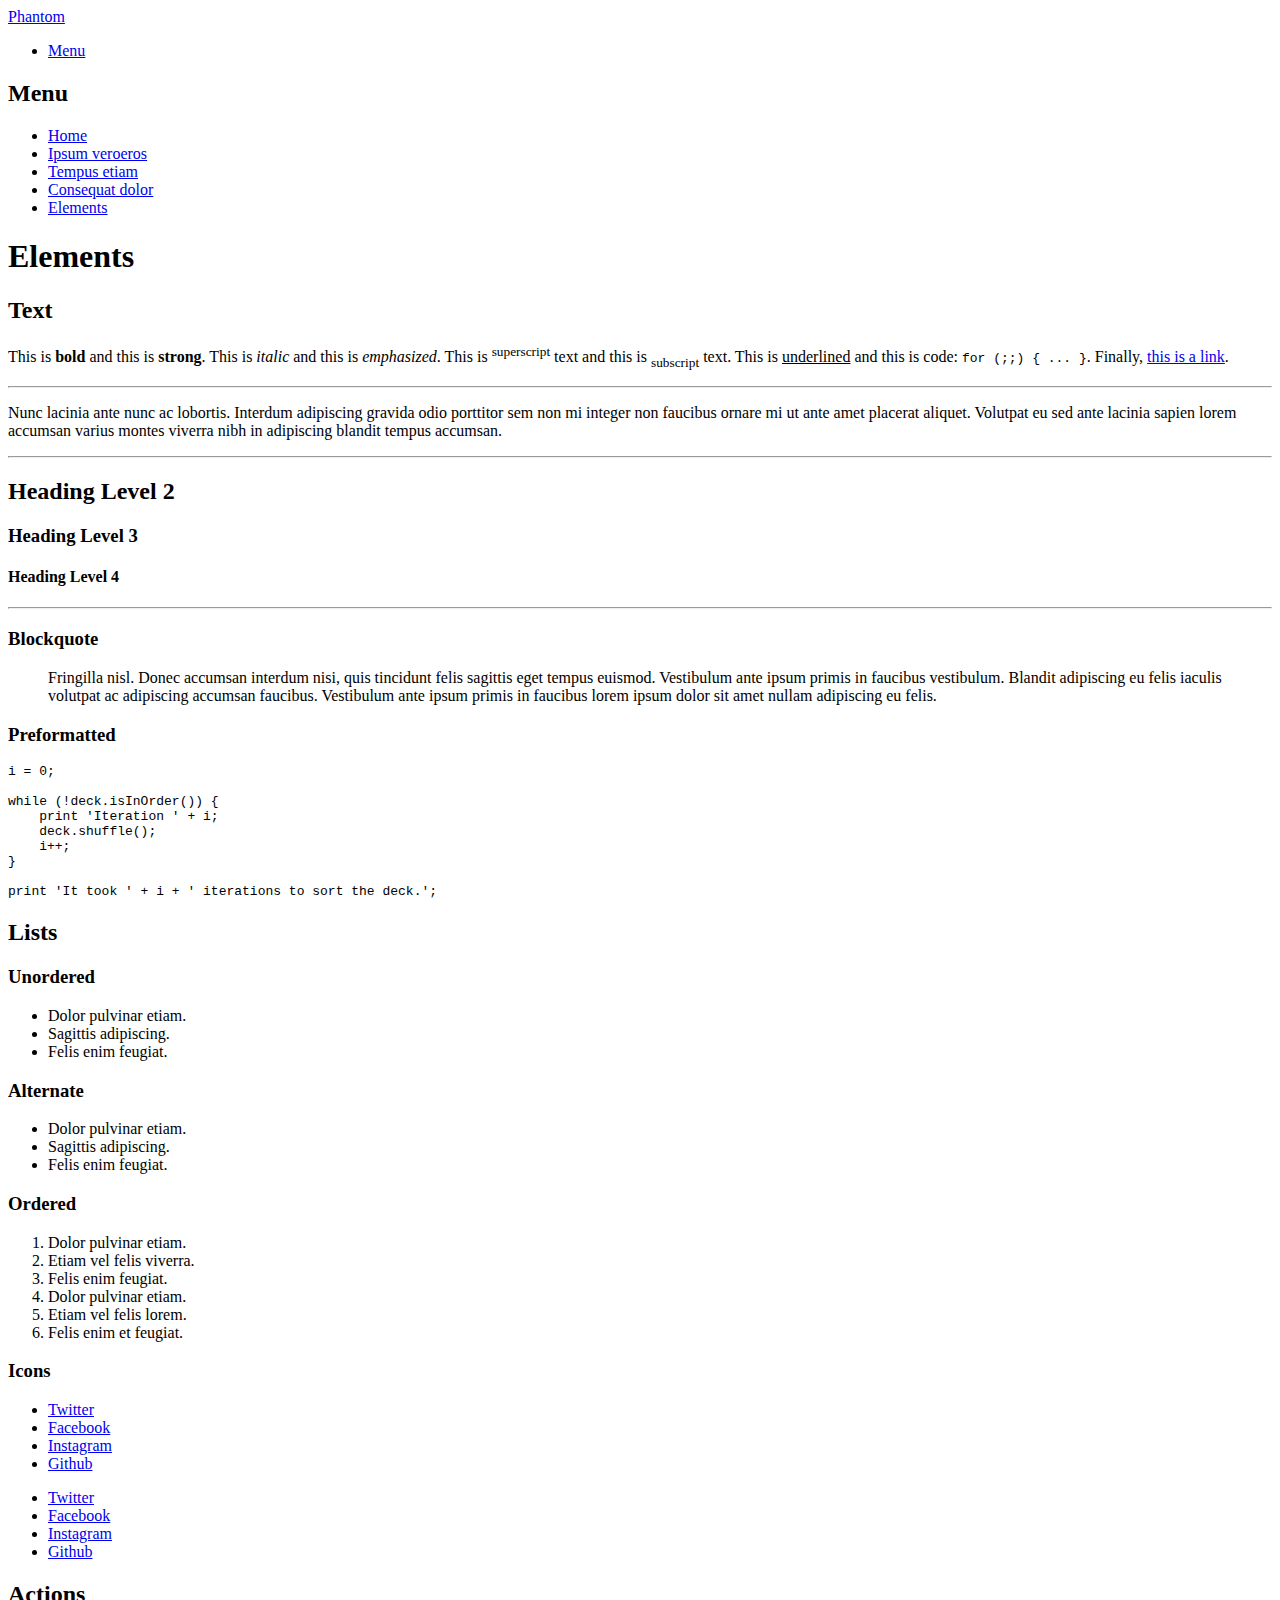
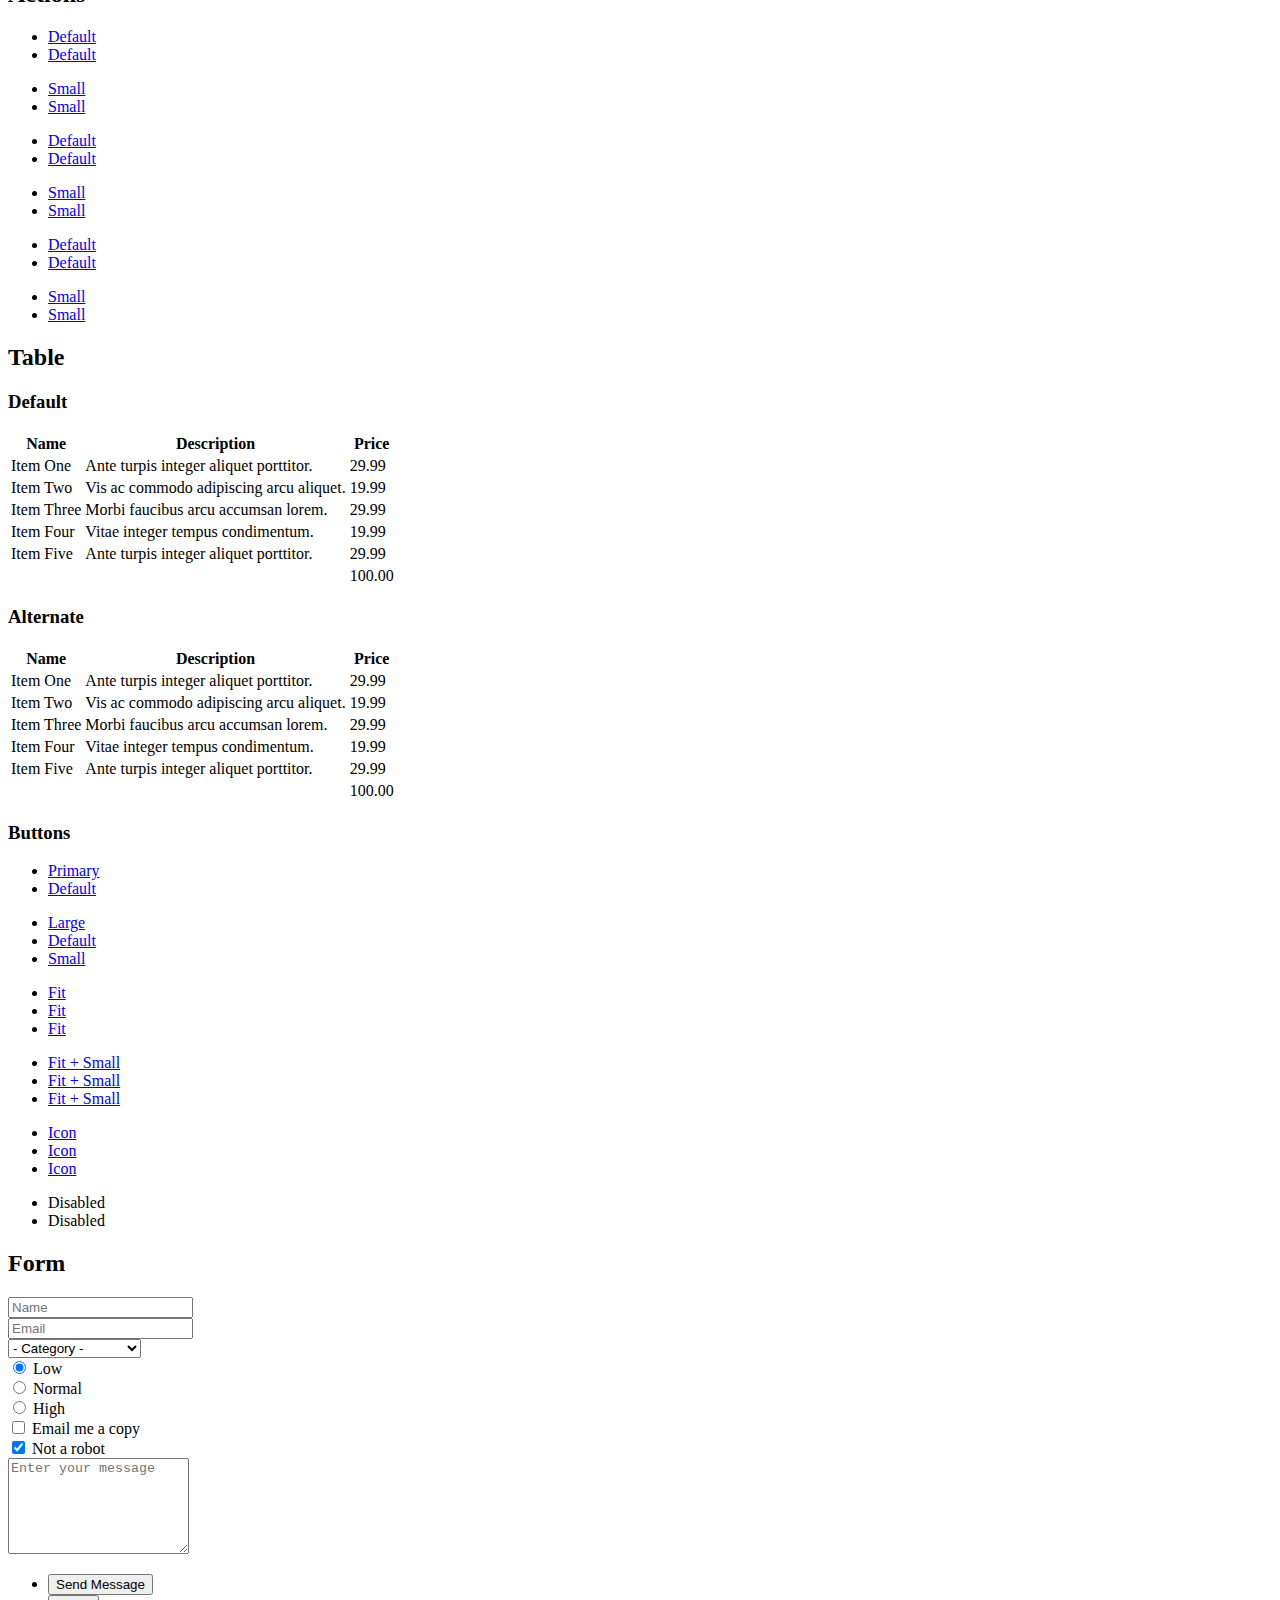
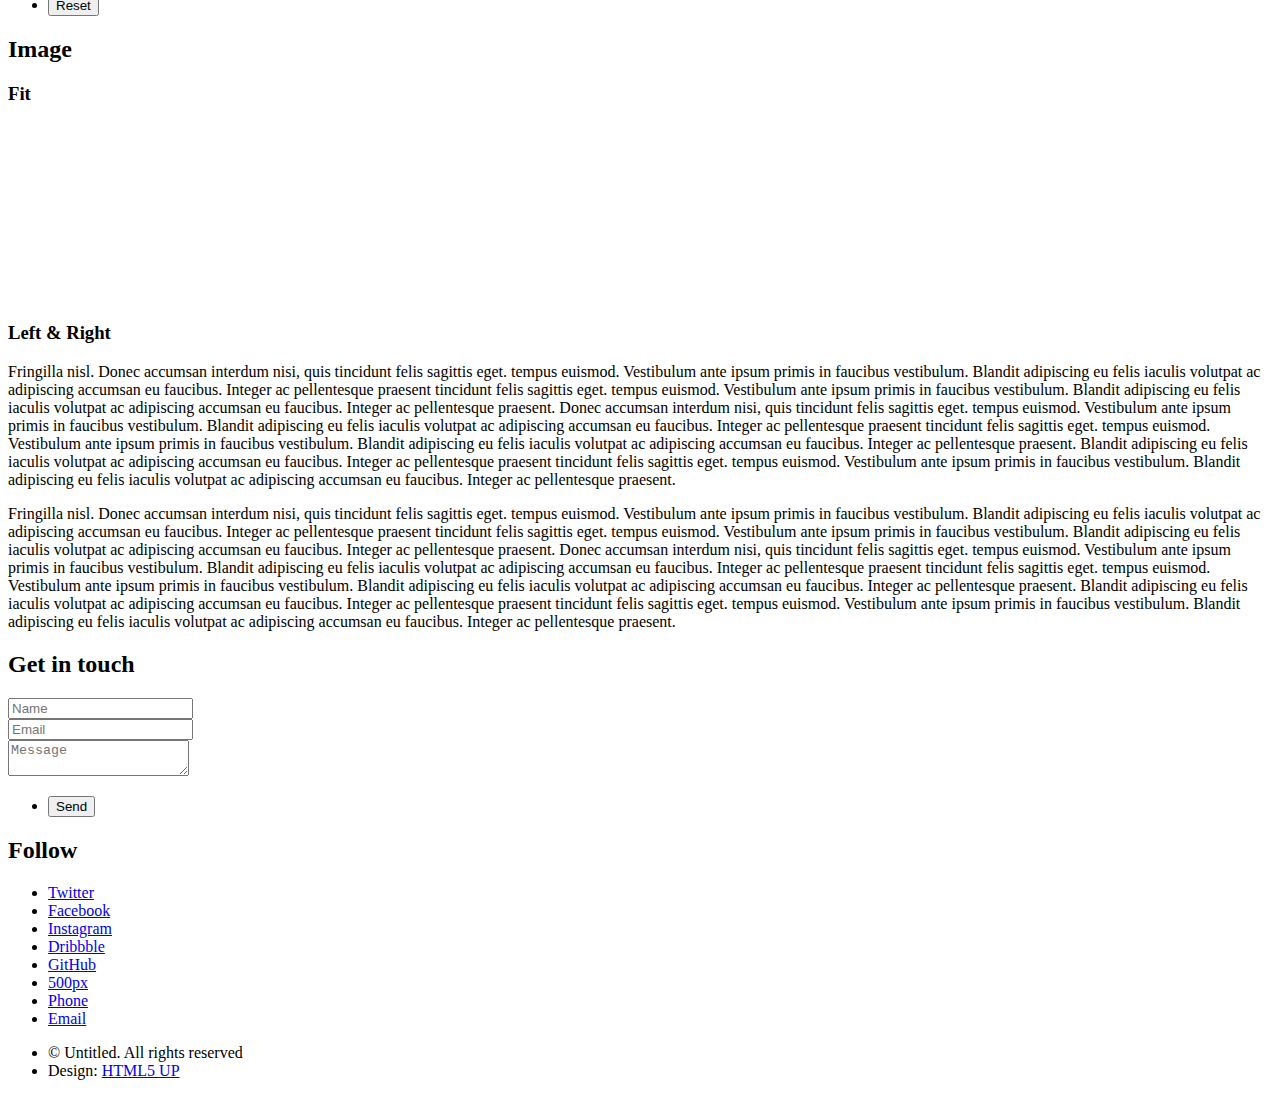
==== elements.html @ e0a8a273 "udate" ====
<!DOCTYPE HTML>
<!--
	Phantom by HTML5 UP
	html5up.net | @ajlkn
	Free for personal and commercial use under the CCA 3.0 license (html5up.net/license)
-->
<html>
	<head>
		<title>Elements - Phantom by HTML5 UP</title>
		<meta charset="utf-8" />
		<meta name="viewport" content="width=device-width, initial-scale=1, user-scalable=no" />
		<link rel="stylesheet" href="assets/css/main.css" />
		<noscript><link rel="stylesheet" href="assets/css/noscript.css" /></noscript>
	</head>
	<body class="is-preload">
		<!-- Wrapper -->
			<div id="wrapper">

				<!-- Header -->
					<header id="header">
						<div class="inner">

							<!-- Logo -->
								<a href="index.html" class="logo">
									<span class="symbol"><img src="images/logo.svg" alt="" /></span><span class="title">Phantom</span>
								</a>

							<!-- Nav -->
								<nav>
									<ul>
										<li><a href="#menu">Menu</a></li>
									</ul>
								</nav>

						</div>
					</header>

				<!-- Menu -->
					<nav id="menu">
						<h2>Menu</h2>
						<ul>
							<li><a href="index.html">Home</a></li>
							<li><a href="generic.html">Ipsum veroeros</a></li>
							<li><a href="generic.html">Tempus etiam</a></li>
							<li><a href="generic.html">Consequat dolor</a></li>
							<li><a href="elements.html">Elements</a></li>
						</ul>
					</nav>

				<!-- Main -->
					<div id="main">
						<div class="inner">
							<h1>Elements</h1>

							<!-- Text -->
								<section>
									<h2>Text</h2>
									<p>This is <b>bold</b> and this is <strong>strong</strong>. This is <i>italic</i> and this is <em>emphasized</em>.
									This is <sup>superscript</sup> text and this is <sub>subscript</sub> text.
									This is <u>underlined</u> and this is code: <code>for (;;) { ... }</code>. Finally, <a href="#">this is a link</a>.</p>
									<hr />
									<p>Nunc lacinia ante nunc ac lobortis. Interdum adipiscing gravida odio porttitor sem non mi integer non faucibus ornare mi ut ante amet placerat aliquet. Volutpat eu sed ante lacinia sapien lorem accumsan varius montes viverra nibh in adipiscing blandit tempus accumsan.</p>
									<hr />
									<h2>Heading Level 2</h2>
									<h3>Heading Level 3</h3>
									<h4>Heading Level 4</h4>
									<hr />
									<h3>Blockquote</h3>
									<blockquote>Fringilla nisl. Donec accumsan interdum nisi, quis tincidunt felis sagittis eget tempus euismod. Vestibulum ante ipsum primis in faucibus vestibulum. Blandit adipiscing eu felis iaculis volutpat ac adipiscing accumsan faucibus. Vestibulum ante ipsum primis in faucibus lorem ipsum dolor sit amet nullam adipiscing eu felis.</blockquote>
									<h3>Preformatted</h3>
									<pre><code>i = 0;

while (!deck.isInOrder()) {
    print 'Iteration ' + i;
    deck.shuffle();
    i++;
}

print 'It took ' + i + ' iterations to sort the deck.';</code></pre>
								</section>

							<!-- Lists -->
								<section>
									<h2>Lists</h2>
									<div class="row">
										<div class="col-6 col-12-medium">
											<h3>Unordered</h3>
											<ul>
												<li>Dolor pulvinar etiam.</li>
												<li>Sagittis adipiscing.</li>
												<li>Felis enim feugiat.</li>
											</ul>
											<h3>Alternate</h3>
											<ul class="alt">
												<li>Dolor pulvinar etiam.</li>
												<li>Sagittis adipiscing.</li>
												<li>Felis enim feugiat.</li>
											</ul>
										</div>
										<div class="col-6 col-12-medium">
											<h3>Ordered</h3>
											<ol>
												<li>Dolor pulvinar etiam.</li>
												<li>Etiam vel felis viverra.</li>
												<li>Felis enim feugiat.</li>
												<li>Dolor pulvinar etiam.</li>
												<li>Etiam vel felis lorem.</li>
												<li>Felis enim et feugiat.</li>
											</ol>
											<h3>Icons</h3>
											<ul class="icons">
												<li><a href="#" class="icon brands style1 fa-twitter"><span class="label">Twitter</span></a></li>
												<li><a href="#" class="icon brands style1 fa-facebook-f"><span class="label">Facebook</span></a></li>
												<li><a href="#" class="icon brands style1 fa-instagram"><span class="label">Instagram</span></a></li>
												<li><a href="#" class="icon brands style1 fa-github"><span class="label">Github</span></a></li>
											</ul>
											<ul class="icons">
												<li><a href="#" class="icon brands style2 fa-twitter"><span class="label">Twitter</span></a></li>
												<li><a href="#" class="icon brands style2 fa-facebook-f"><span class="label">Facebook</span></a></li>
												<li><a href="#" class="icon brands style2 fa-instagram"><span class="label">Instagram</span></a></li>
												<li><a href="#" class="icon brands style2 fa-github"><span class="label">Github</span></a></li>
											</ul>
										</div>
									</div>
									<h2>Actions</h2>
									<div class="row">
										<div class="col-6 col-12-medium">
											<ul class="actions">
												<li><a href="#" class="button primary">Default</a></li>
												<li><a href="#" class="button">Default</a></li>
											</ul>
											<ul class="actions small">
												<li><a href="#" class="button primary small">Small</a></li>
												<li><a href="#" class="button small">Small</a></li>
											</ul>
											<ul class="actions stacked">
												<li><a href="#" class="button primary">Default</a></li>
												<li><a href="#" class="button">Default</a></li>
											</ul>
											<ul class="actions stacked">
												<li><a href="#" class="button primary small">Small</a></li>
												<li><a href="#" class="button small">Small</a></li>
											</ul>
										</div>
										<div class="col-6 col-12-medium">
											<ul class="actions stacked">
												<li><a href="#" class="button primary fit">Default</a></li>
												<li><a href="#" class="button fit">Default</a></li>
											</ul>
											<ul class="actions stacked">
												<li><a href="#" class="button primary small fit">Small</a></li>
												<li><a href="#" class="button small fit">Small</a></li>
											</ul>
										</div>
									</div>
								</section>

							<!-- Table -->
								<section>
									<h2>Table</h2>
									<h3>Default</h3>
									<div class="table-wrapper">
										<table>
											<thead>
												<tr>
													<th>Name</th>
													<th>Description</th>
													<th>Price</th>
												</tr>
											</thead>
											<tbody>
												<tr>
													<td>Item One</td>
													<td>Ante turpis integer aliquet porttitor.</td>
													<td>29.99</td>
												</tr>
												<tr>
													<td>Item Two</td>
													<td>Vis ac commodo adipiscing arcu aliquet.</td>
													<td>19.99</td>
												</tr>
												<tr>
													<td>Item Three</td>
													<td> Morbi faucibus arcu accumsan lorem.</td>
													<td>29.99</td>
												</tr>
												<tr>
													<td>Item Four</td>
													<td>Vitae integer tempus condimentum.</td>
													<td>19.99</td>
												</tr>
												<tr>
													<td>Item Five</td>
													<td>Ante turpis integer aliquet porttitor.</td>
													<td>29.99</td>
												</tr>
											</tbody>
											<tfoot>
												<tr>
													<td colspan="2"></td>
													<td>100.00</td>
												</tr>
											</tfoot>
										</table>
									</div>

									<h3>Alternate</h3>
									<div class="table-wrapper">
										<table class="alt">
											<thead>
												<tr>
													<th>Name</th>
													<th>Description</th>
													<th>Price</th>
												</tr>
											</thead>
											<tbody>
												<tr>
													<td>Item One</td>
													<td>Ante turpis integer aliquet porttitor.</td>
													<td>29.99</td>
												</tr>
												<tr>
													<td>Item Two</td>
													<td>Vis ac commodo adipiscing arcu aliquet.</td>
													<td>19.99</td>
												</tr>
												<tr>
													<td>Item Three</td>
													<td> Morbi faucibus arcu accumsan lorem.</td>
													<td>29.99</td>
												</tr>
												<tr>
													<td>Item Four</td>
													<td>Vitae integer tempus condimentum.</td>
													<td>19.99</td>
												</tr>
												<tr>
													<td>Item Five</td>
													<td>Ante turpis integer aliquet porttitor.</td>
													<td>29.99</td>
												</tr>
											</tbody>
											<tfoot>
												<tr>
													<td colspan="2"></td>
													<td>100.00</td>
												</tr>
											</tfoot>
										</table>
									</div>
								</section>

							<!-- Buttons -->
								<section>
									<h3>Buttons</h3>
									<ul class="actions">
										<li><a href="#" class="button primary">Primary</a></li>
										<li><a href="#" class="button">Default</a></li>
									</ul>
									<ul class="actions">
										<li><a href="#" class="button large">Large</a></li>
										<li><a href="#" class="button">Default</a></li>
										<li><a href="#" class="button small">Small</a></li>
									</ul>
									<ul class="actions fit">
										<li><a href="#" class="button primary fit">Fit</a></li>
										<li><a href="#" class="button fit">Fit</a></li>
										<li><a href="#" class="button fit">Fit</a></li>
									</ul>
									<ul class="actions fit small">
										<li><a href="#" class="button primary fit small">Fit + Small</a></li>
										<li><a href="#" class="button fit small">Fit + Small</a></li>
										<li><a href="#" class="button fit small">Fit + Small</a></li>
									</ul>
									<ul class="actions">
										<li><a href="#" class="button primary icon solid fa-download">Icon</a></li>
										<li><a href="#" class="button icon solid fa-upload">Icon</a></li>
										<li><a href="#" class="button icon solid fa-save">Icon</a></li>
									</ul>
									<ul class="actions">
										<li><span class="button primary disabled">Disabled</span></li>
										<li><span class="button disabled">Disabled</span></li>
									</ul>
								</section>

							<!-- Form -->
								<section>
									<h2>Form</h2>
									<form method="post" action="#">
										<div class="row gtr-uniform">
											<div class="col-6 col-12-xsmall">
												<input type="text" name="demo-name" id="demo-name" value="" placeholder="Name" />
											</div>
											<div class="col-6 col-12-xsmall">
												<input type="email" name="demo-email" id="demo-email" value="" placeholder="Email" />
											</div>
											<div class="col-12">
												<select name="demo-category" id="demo-category">
													<option value="">- Category -</option>
													<option value="1">Manufacturing</option>
													<option value="1">Shipping</option>
													<option value="1">Administration</option>
													<option value="1">Human Resources</option>
												</select>
											</div>
											<div class="col-4 col-12-small">
												<input type="radio" id="demo-priority-low" name="demo-priority" checked>
												<label for="demo-priority-low">Low</label>
											</div>
											<div class="col-4 col-12-small">
												<input type="radio" id="demo-priority-normal" name="demo-priority">
												<label for="demo-priority-normal">Normal</label>
											</div>
											<div class="col-4 col-12-small">
												<input type="radio" id="demo-priority-high" name="demo-priority">
												<label for="demo-priority-high">High</label>
											</div>
											<div class="col-6 col-12-small">
												<input type="checkbox" id="demo-copy" name="demo-copy">
												<label for="demo-copy">Email me a copy</label>
											</div>
											<div class="col-6 col-12-small">
												<input type="checkbox" id="demo-human" name="demo-human" checked>
												<label for="demo-human">Not a robot</label>
											</div>
											<div class="col-12">
												<textarea name="demo-message" id="demo-message" placeholder="Enter your message" rows="6"></textarea>
											</div>
											<div class="col-12">
												<ul class="actions">
													<li><input type="submit" value="Send Message" class="primary" /></li>
													<li><input type="reset" value="Reset" /></li>
												</ul>
											</div>
										</div>
									</form>
								</section>

							<!-- Image -->
								<section>
									<h2>Image</h2>
									<h3>Fit</h3>
									<div class="box alt">
										<div class="row gtr-uniform">
											<div class="col-12"><span class="image fit"><img src="images/pic13.jpg" alt="" /></span></div>
											<div class="col-4"><span class="image fit"><img src="images/pic01.jpg" alt="" /></span></div>
											<div class="col-4"><span class="image fit"><img src="images/pic02.jpg" alt="" /></span></div>
											<div class="col-4"><span class="image fit"><img src="images/pic03.jpg" alt="" /></span></div>
											<div class="col-4"><span class="image fit"><img src="images/pic03.jpg" alt="" /></span></div>
											<div class="col-4"><span class="image fit"><img src="images/pic01.jpg" alt="" /></span></div>
											<div class="col-4"><span class="image fit"><img src="images/pic02.jpg" alt="" /></span></div>
											<div class="col-4"><span class="image fit"><img src="images/pic02.jpg" alt="" /></span></div>
											<div class="col-4"><span class="image fit"><img src="images/pic03.jpg" alt="" /></span></div>
											<div class="col-4"><span class="image fit"><img src="images/pic01.jpg" alt="" /></span></div>
										</div>
									</div>
									<h3>Left &amp; Right</h3>
									<p><span class="image left"><img src="images/pic14.jpg" alt="" /></span>Fringilla nisl. Donec accumsan interdum nisi, quis tincidunt felis sagittis eget. tempus euismod. Vestibulum ante ipsum primis in faucibus vestibulum. Blandit adipiscing eu felis iaculis volutpat ac adipiscing accumsan eu faucibus. Integer ac pellentesque praesent tincidunt felis sagittis eget. tempus euismod. Vestibulum ante ipsum primis in faucibus vestibulum. Blandit adipiscing eu felis iaculis volutpat ac adipiscing accumsan eu faucibus. Integer ac pellentesque praesent. Donec accumsan interdum nisi, quis tincidunt felis sagittis eget. tempus euismod. Vestibulum ante ipsum primis in faucibus vestibulum. Blandit adipiscing eu felis iaculis volutpat ac adipiscing accumsan eu faucibus. Integer ac pellentesque praesent tincidunt felis sagittis eget. tempus euismod. Vestibulum ante ipsum primis in faucibus vestibulum. Blandit adipiscing eu felis iaculis volutpat ac adipiscing accumsan eu faucibus. Integer ac pellentesque praesent. Blandit adipiscing eu felis iaculis volutpat ac adipiscing accumsan eu faucibus. Integer ac pellentesque praesent tincidunt felis sagittis eget. tempus euismod. Vestibulum ante ipsum primis in faucibus vestibulum. Blandit adipiscing eu felis iaculis volutpat ac adipiscing accumsan eu faucibus. Integer ac pellentesque praesent.</p>
									<p><span class="image right"><img src="images/pic15.jpg" alt="" /></span>Fringilla nisl. Donec accumsan interdum nisi, quis tincidunt felis sagittis eget. tempus euismod. Vestibulum ante ipsum primis in faucibus vestibulum. Blandit adipiscing eu felis iaculis volutpat ac adipiscing accumsan eu faucibus. Integer ac pellentesque praesent tincidunt felis sagittis eget. tempus euismod. Vestibulum ante ipsum primis in faucibus vestibulum. Blandit adipiscing eu felis iaculis volutpat ac adipiscing accumsan eu faucibus. Integer ac pellentesque praesent. Donec accumsan interdum nisi, quis tincidunt felis sagittis eget. tempus euismod. Vestibulum ante ipsum primis in faucibus vestibulum. Blandit adipiscing eu felis iaculis volutpat ac adipiscing accumsan eu faucibus. Integer ac pellentesque praesent tincidunt felis sagittis eget. tempus euismod. Vestibulum ante ipsum primis in faucibus vestibulum. Blandit adipiscing eu felis iaculis volutpat ac adipiscing accumsan eu faucibus. Integer ac pellentesque praesent. Blandit adipiscing eu felis iaculis volutpat ac adipiscing accumsan eu faucibus. Integer ac pellentesque praesent tincidunt felis sagittis eget. tempus euismod. Vestibulum ante ipsum primis in faucibus vestibulum. Blandit adipiscing eu felis iaculis volutpat ac adipiscing accumsan eu faucibus. Integer ac pellentesque praesent.</p>
								</section>

						</div>
					</div>

				<!-- Footer -->
					<footer id="footer">
						<div class="inner">
							<section>
								<h2>Get in touch</h2>
								<form method="post" action="#">
									<div class="fields">
										<div class="field half">
											<input type="text" name="name" id="name" placeholder="Name" />
										</div>
										<div class="field half">
											<input type="email" name="email" id="email" placeholder="Email" />
										</div>
										<div class="field">
											<textarea name="message" id="message" placeholder="Message"></textarea>
										</div>
									</div>
									<ul class="actions">
										<li><input type="submit" value="Send" class="primary" /></li>
									</ul>
								</form>
							</section>
							<section>
								<h2>Follow</h2>
								<ul class="icons">
									<li><a href="#" class="icon brands style2 fa-twitter"><span class="label">Twitter</span></a></li>
									<li><a href="#" class="icon brands style2 fa-facebook-f"><span class="label">Facebook</span></a></li>
									<li><a href="#" class="icon brands style2 fa-instagram"><span class="label">Instagram</span></a></li>
									<li><a href="#" class="icon brands style2 fa-dribbble"><span class="label">Dribbble</span></a></li>
									<li><a href="#" class="icon brands style2 fa-github"><span class="label">GitHub</span></a></li>
									<li><a href="#" class="icon brands style2 fa-500px"><span class="label">500px</span></a></li>
									<li><a href="#" class="icon solid style2 fa-phone"><span class="label">Phone</span></a></li>
									<li><a href="#" class="icon solid style2 fa-envelope"><span class="label">Email</span></a></li>
								</ul>
							</section>
							<ul class="copyright">
								<li>&copy; Untitled. All rights reserved</li><li>Design: <a href="http://html5up.net">HTML5 UP</a></li>
							</ul>
						</div>
					</footer>

			</div>

		<!-- Scripts -->
			<script src="assets/js/jquery.min.js"></script>
			<script src="assets/js/browser.min.js"></script>
			<script src="assets/js/breakpoints.min.js"></script>
			<script src="assets/js/util.js"></script>
			<script src="assets/js/main.js"></script>

	</body>
</html>
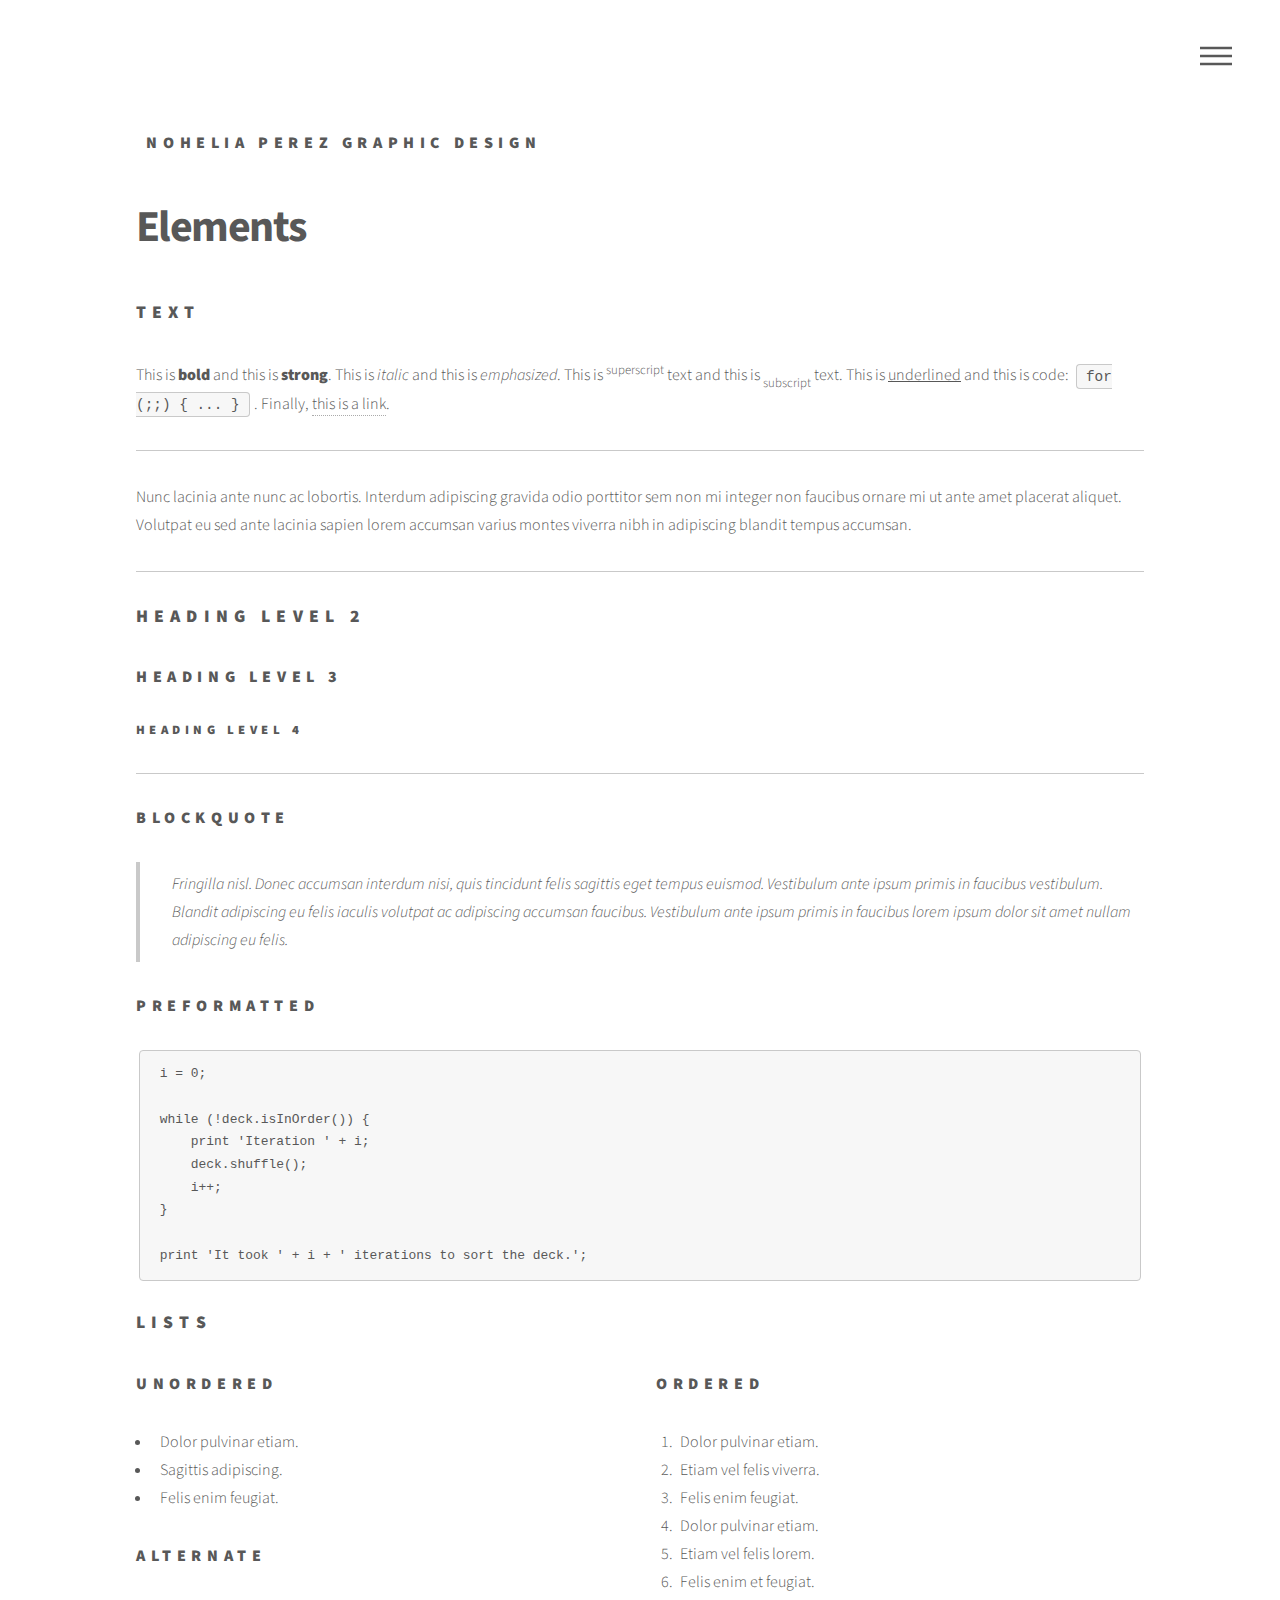
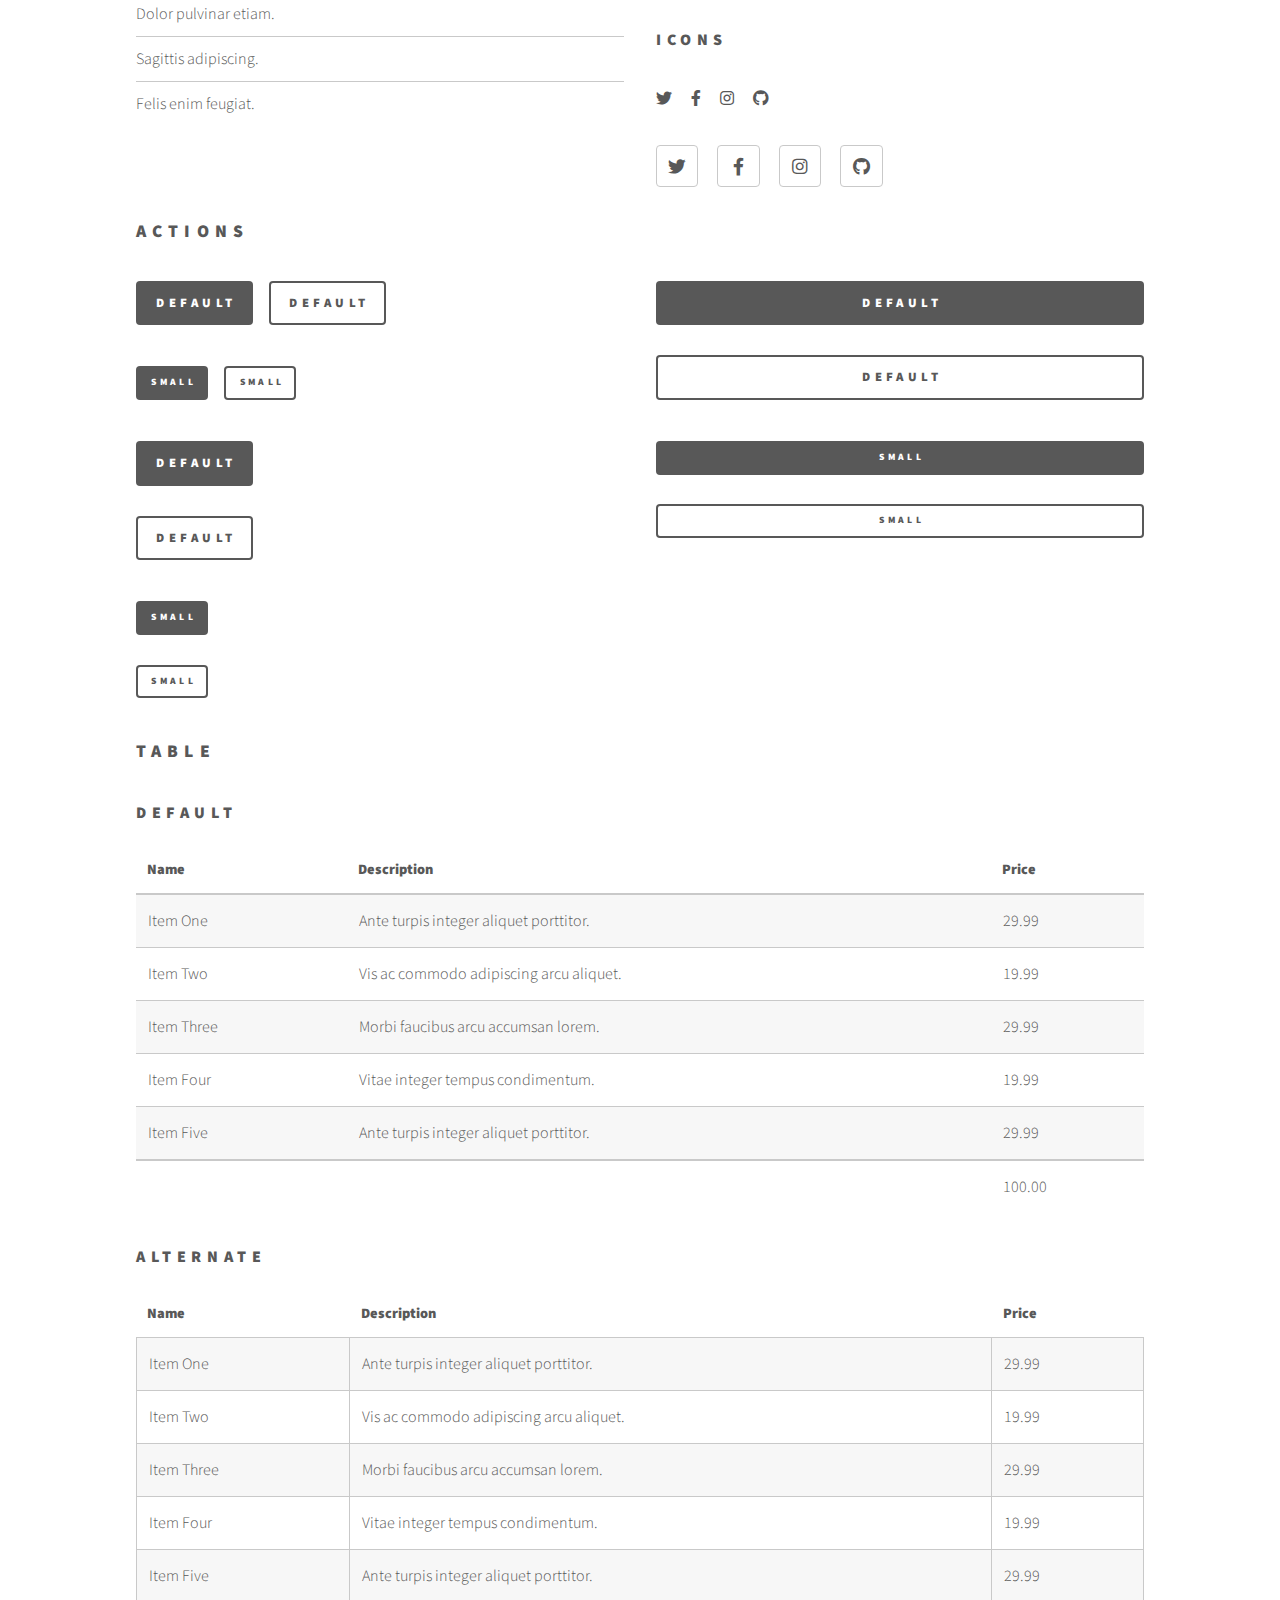
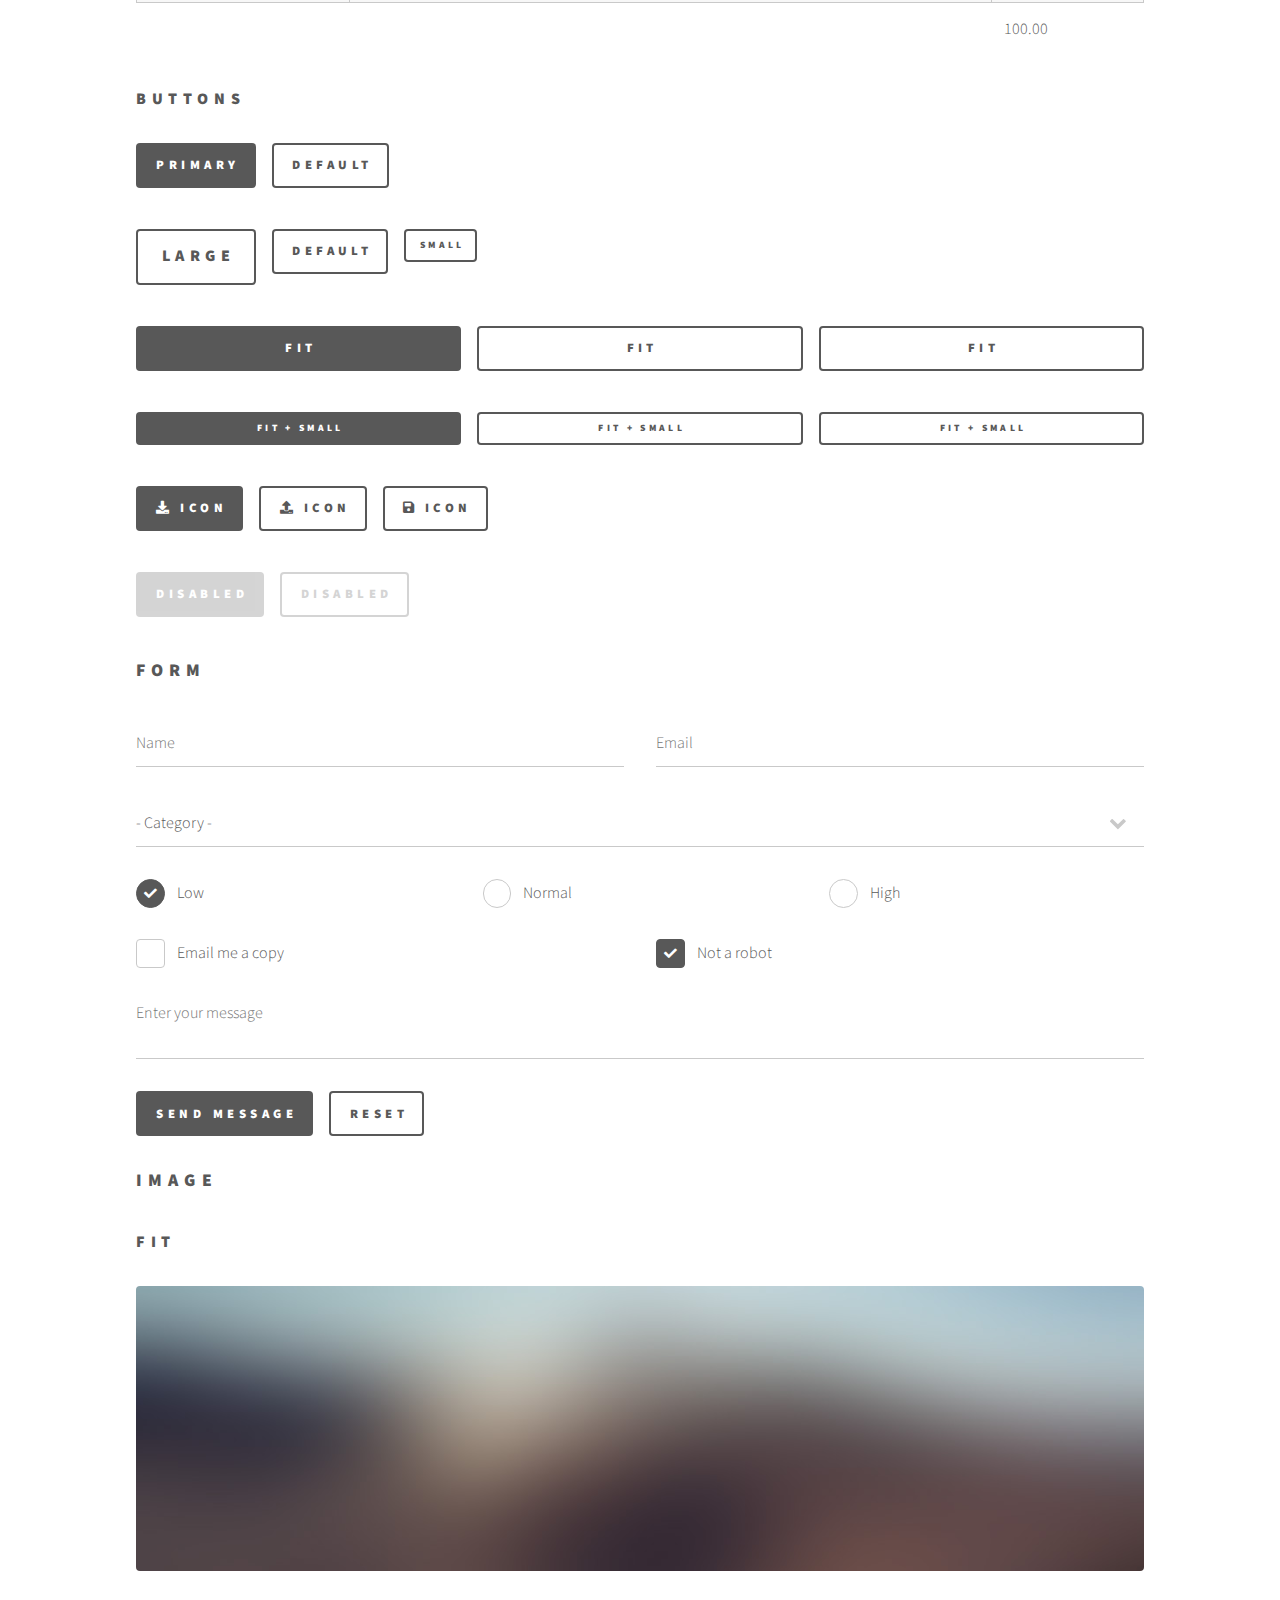
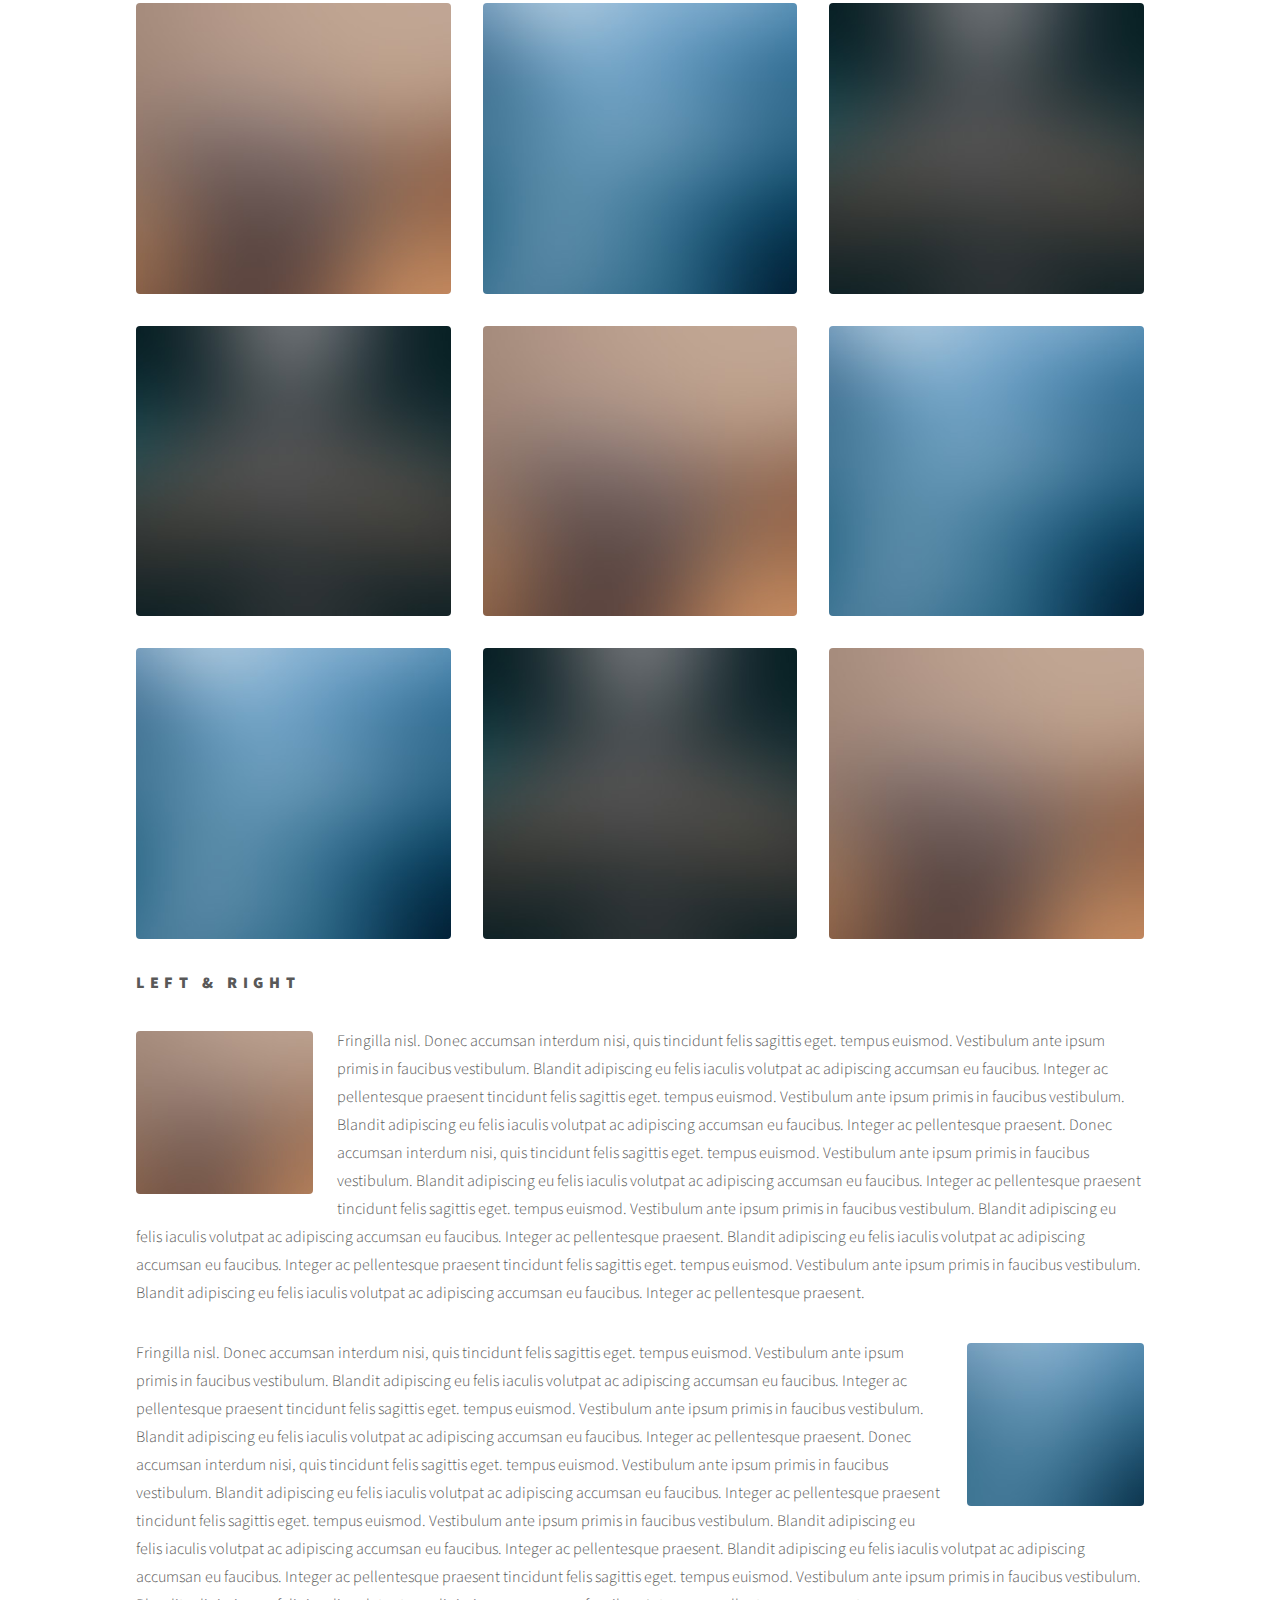
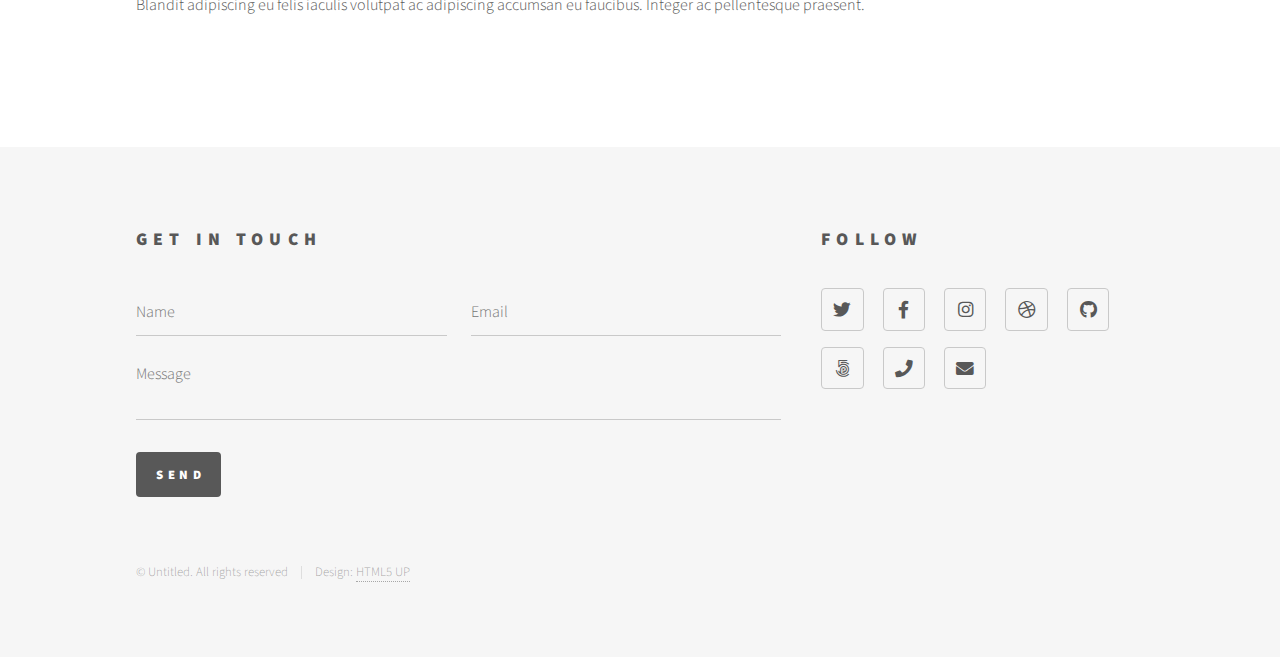
==== commit f392f999: "update" ====
--- a/elements.html
+++ b/elements.html
@@ -22,7 +22,7 @@
 
 							<!-- Logo -->
 								<a href="index.html" class="logo">
-									<span class="symbol"><img src="images/logo.svg" alt="" /></span><span class="title">Phantom</span>
+									<span class="symbol"><!--<img src="images/logo.svg" alt="" />--></span><span class="title">Nohelia Perez Graphic Design</span>
 								</a>
 
 							<!-- Nav -->
--- a/assets/css/main.css
+++ b/assets/css/main.css
@@ -0,0 +1,3329 @@
+@import url(fontawesome-all.min.css);
+@import url("https://fonts.googleapis.com/css?family=Source+Sans+Pro:300,700,900");
+
+/*
+	Phantom by HTML5 UP
+	html5up.net | @ajlkn
+	Free for personal and commercial use under the CCA 3.0 license (html5up.net/license)
+*/
+
+html, body, div, span, applet, object,
+iframe, h1, h2, h3, h4, h5, h6, p, blockquote,
+pre, a, abbr, acronym, address, big, cite,
+code, del, dfn, em, img, ins, kbd, q, s, samp,
+small, strike, strong, sub, sup, tt, var, b,
+u, i, center, dl, dt, dd, ol, ul, li, fieldset,
+form, label, legend, table, caption, tbody,
+tfoot, thead, tr, th, td, article, aside,
+canvas, details, embed, figure, figcaption,
+footer, header, hgroup, menu, nav, output, ruby,
+section, summary, time, mark, audio, video {
+	margin: 0;
+	padding: 0;
+	border: 0;
+	font-size: 100%;
+	font: inherit;
+	vertical-align: baseline;}
+
+article, aside, details, figcaption, figure,
+footer, header, hgroup, menu, nav, section {
+	display: block;}
+
+body {
+	line-height: 1;
+}
+
+ol, ul {
+	list-style: none;
+}
+
+blockquote, q {
+	quotes: none;
+}
+
+	blockquote:before, blockquote:after, q:before, q:after {
+		content: '';
+		content: none;
+	}
+
+table {
+	border-collapse: collapse;
+	border-spacing: 0;
+}
+
+body {
+	-webkit-text-size-adjust: none;
+}
+
+mark {
+	background-color: transparent;
+	color: inherit;
+}
+
+input::-moz-focus-inner {
+	border: 0;
+	padding: 0;
+}
+
+input, select, textarea {
+	-moz-appearance: none;
+	-webkit-appearance: none;
+	-ms-appearance: none;
+	appearance: none;
+}
+
+/* Basic */
+
+	@-ms-viewport {
+		width: device-width;
+	}
+
+	body {
+		-ms-overflow-style: scrollbar;
+	}
+
+	@media screen and (max-width: 480px) {
+
+		html, body {
+			min-width: 320px;
+		}
+
+	}
+
+	html {
+		box-sizing: border-box;
+	}
+
+	*, *:before, *:after {
+		box-sizing: inherit;
+	}
+
+	body {
+		background: #ffffff;
+	}
+
+		body.is-preload *, body.is-preload *:before, body.is-preload *:after {
+			-moz-animation: none !important;
+			-webkit-animation: none !important;
+			-ms-animation: none !important;
+			animation: none !important;
+			-moz-transition: none !important;
+			-webkit-transition: none !important;
+			-ms-transition: none !important;
+			transition: none !important;
+		}
+
+/* Type */
+
+	body, input, select, textarea {
+		color: #585858;
+		font-family: "Source Sans Pro", Helvetica, sans-serif;
+		font-size: 16pt;
+		font-weight: 300;
+		line-height: 1.75;
+	}
+
+		@media screen and (max-width: 1680px) {
+
+			body, input, select, textarea {
+				font-size: 14pt;
+			}
+
+		}
+
+		@media screen and (max-width: 1280px) {
+
+			body, input, select, textarea {
+				font-size: 12pt;
+			}
+
+		}
+
+	a {
+		-moz-transition: border-bottom-color 0.2s ease, color 0.2s ease;
+		-webkit-transition: border-bottom-color 0.2s ease, color 0.2s ease;
+		-ms-transition: border-bottom-color 0.2s ease, color 0.2s ease;
+		transition: border-bottom-color 0.2s ease, color 0.2s ease;
+		text-decoration: none;
+		color: #585858;
+		border-bottom: dotted 1px rgba(88, 88, 88, 0.5);
+	}
+
+		a:hover {
+			border-bottom-color: transparent;
+			color: #f2849e !important;
+		}
+
+	strong, b {
+		font-weight: 900;
+	}
+
+	em, i {
+		font-style: italic;
+	}
+
+	p {
+		margin: 0 0 2em 0;
+	}
+
+	h1 {
+		font-size: 2.75em;
+		font-weight: 700;
+		line-height: 1.3;
+		margin: 0 0 1em 0;
+		letter-spacing: -0.035em;
+	}
+
+		h1 a {
+			color: inherit;
+		}
+
+		@media screen and (max-width: 736px) {
+
+			h1 {
+				font-size: 2em;
+				margin: 0 0 1em 0;
+			}
+
+		}
+
+		@media screen and (max-width: 360px) {
+
+			h1 {
+				font-size: 1.75em;
+			}
+
+		}
+
+	h2, h3, h4, h5, h6 {
+		font-weight: 900;
+		line-height: 1.5;
+		margin: 0 0 2em 0;
+		text-transform: uppercase;
+		letter-spacing: 0.35em;
+	}
+
+		h2 a, h3 a, h4 a, h5 a, h6 a {
+			color: inherit;
+		}
+
+	h2 {
+		font-size: 1.1em;
+	}
+
+	h3 {
+		font-size: 1em;
+	}
+
+	h4 {
+		font-size: 0.8em;
+	}
+
+	h5 {
+		font-size: 0.8em;
+	}
+
+	h6 {
+		font-size: 0.8em;
+	}
+
+	@media screen and (max-width: 980px) {
+
+		h1 br, h2 br, h3 br, h4 br, h5 br, h6 br {
+			display: none;
+		}
+
+	}
+
+	@media screen and (max-width: 736px) {
+
+		h2 {
+			font-size: 1em;
+		}
+
+		h3 {
+			font-size: 0.8em;
+		}
+
+	}
+
+	sub {
+		font-size: 0.8em;
+		position: relative;
+		top: 0.5em;
+	}
+
+	sup {
+		font-size: 0.8em;
+		position: relative;
+		top: -0.5em;
+	}
+
+	blockquote {
+		border-left: solid 4px #c9c9c9;
+		font-style: italic;
+		margin: 0 0 2em 0;
+		padding: 0.5em 0 0.5em 2em;
+	}
+
+	code {
+		background: rgba(144, 144, 144, 0.075);
+		border-radius: 4px;
+		border: solid 1px #c9c9c9;
+		font-family: "Courier New", monospace;
+		font-size: 0.9em;
+		margin: 0 0.25em;
+		padding: 0.25em 0.65em;
+	}
+
+	pre {
+		-webkit-overflow-scrolling: touch;
+		font-family: "Courier New", monospace;
+		font-size: 0.9em;
+		margin: 0 0 2em 0;
+	}
+
+		pre code {
+			display: block;
+			line-height: 1.75;
+			padding: 1em 1.5em;
+			overflow-x: auto;
+		}
+
+	hr {
+		border: 0;
+		border-bottom: solid 1px #c9c9c9;
+		margin: 2em 0;
+	}
+
+		hr.major {
+			margin: 3em 0;
+		}
+
+	.align-left {
+		text-align: left;
+	}
+
+	.align-center {
+		text-align: center;
+	}
+
+	.align-right {
+		text-align: right;
+	}
+
+/* Row */
+
+	.row {
+		display: flex;
+		flex-wrap: wrap;
+		box-sizing: border-box;
+		align-items: stretch;
+	}
+
+		.row > * {
+			box-sizing: border-box;
+		}
+
+		.row.gtr-uniform > * > :last-child {
+			margin-bottom: 0;
+		}
+
+		.row.aln-left {
+			justify-content: flex-start;
+		}
+
+		.row.aln-center {
+			justify-content: center;
+		}
+
+		.row.aln-right {
+			justify-content: flex-end;
+		}
+
+		.row.aln-top {
+			align-items: flex-start;
+		}
+
+		.row.aln-middle {
+			align-items: center;
+		}
+
+		.row.aln-bottom {
+			align-items: flex-end;
+		}
+
+		.row > .imp {
+			order: -1;
+		}
+
+		.row > .col-1 {
+			width: 8.33333%;
+		}
+
+		.row > .off-1 {
+			margin-left: 8.33333%;
+		}
+
+		.row > .col-2 {
+			width: 16.66667%;
+		}
+
+		.row > .off-2 {
+			margin-left: 16.66667%;
+		}
+
+		.row > .col-3 {
+			width: 25%;
+		}
+
+		.row > .off-3 {
+			margin-left: 25%;
+		}
+
+		.row > .col-4 {
+			width: 33.33333%;
+		}
+
+		.row > .off-4 {
+			margin-left: 33.33333%;
+		}
+
+		.row > .col-5 {
+			width: 41.66667%;
+		}
+
+		.row > .off-5 {
+			margin-left: 41.66667%;
+		}
+
+		.row > .col-6 {
+			width: 50%;
+		}
+
+		.row > .off-6 {
+			margin-left: 50%;
+		}
+
+		.row > .col-7 {
+			width: 58.33333%;
+		}
+
+		.row > .off-7 {
+			margin-left: 58.33333%;
+		}
+
+		.row > .col-8 {
+			width: 66.66667%;
+		}
+
+		.row > .off-8 {
+			margin-left: 66.66667%;
+		}
+
+		.row > .col-9 {
+			width: 75%;
+		}
+
+		.row > .off-9 {
+			margin-left: 75%;
+		}
+
+		.row > .col-10 {
+			width: 83.33333%;
+		}
+
+		.row > .off-10 {
+			margin-left: 83.33333%;
+		}
+
+		.row > .col-11 {
+			width: 91.66667%;
+		}
+
+		.row > .off-11 {
+			margin-left: 91.66667%;
+		}
+
+		.row > .col-12 {
+			width: 100%;
+		}
+
+		.row > .off-12 {
+			margin-left: 100%;
+		}
+
+		.row.gtr-0 {
+			margin-top: 0;
+			margin-left: 0em;
+		}
+
+			.row.gtr-0 > * {
+				padding: 0 0 0 0em;
+			}
+
+			.row.gtr-0.gtr-uniform {
+				margin-top: 0em;
+			}
+
+				.row.gtr-0.gtr-uniform > * {
+					padding-top: 0em;
+				}
+
+		.row.gtr-25 {
+			margin-top: 0;
+			margin-left: -0.5em;
+		}
+
+			.row.gtr-25 > * {
+				padding: 0 0 0 0.5em;
+			}
+
+			.row.gtr-25.gtr-uniform {
+				margin-top: -0.5em;
+			}
+
+				.row.gtr-25.gtr-uniform > * {
+					padding-top: 0.5em;
+				}
+
+		.row.gtr-50 {
+			margin-top: 0;
+			margin-left: -1em;
+		}
+
+			.row.gtr-50 > * {
+				padding: 0 0 0 1em;
+			}
+
+			.row.gtr-50.gtr-uniform {
+				margin-top: -1em;
+			}
+
+				.row.gtr-50.gtr-uniform > * {
+					padding-top: 1em;
+				}
+
+		.row {
+			margin-top: 0;
+			margin-left: -2em;
+		}
+
+			.row > * {
+				padding: 0 0 0 2em;
+			}
+
+			.row.gtr-uniform {
+				margin-top: -2em;
+			}
+
+				.row.gtr-uniform > * {
+					padding-top: 2em;
+				}
+
+		.row.gtr-150 {
+			margin-top: 0;
+			margin-left: -3em;
+		}
+
+			.row.gtr-150 > * {
+				padding: 0 0 0 3em;
+			}
+
+			.row.gtr-150.gtr-uniform {
+				margin-top: -3em;
+			}
+
+				.row.gtr-150.gtr-uniform > * {
+					padding-top: 3em;
+				}
+
+		.row.gtr-200 {
+			margin-top: 0;
+			margin-left: -4em;
+		}
+
+			.row.gtr-200 > * {
+				padding: 0 0 0 4em;
+			}
+
+			.row.gtr-200.gtr-uniform {
+				margin-top: -4em;
+			}
+
+				.row.gtr-200.gtr-uniform > * {
+					padding-top: 4em;
+				}
+
+		@media screen and (max-width: 1680px) {
+
+			.row {
+				display: flex;
+				flex-wrap: wrap;
+				box-sizing: border-box;
+				align-items: stretch;
+			}
+
+				.row > * {
+					box-sizing: border-box;
+				}
+
+				.row.gtr-uniform > * > :last-child {
+					margin-bottom: 0;
+				}
+
+				.row.aln-left {
+					justify-content: flex-start;
+				}
+
+				.row.aln-center {
+					justify-content: center;
+				}
+
+				.row.aln-right {
+					justify-content: flex-end;
+				}
+
+				.row.aln-top {
+					align-items: flex-start;
+				}
+
+				.row.aln-middle {
+					align-items: center;
+				}
+
+				.row.aln-bottom {
+					align-items: flex-end;
+				}
+
+				.row > .imp-xlarge {
+					order: -1;
+				}
+
+				.row > .col-1-xlarge {
+					width: 8.33333%;
+				}
+
+				.row > .off-1-xlarge {
+					margin-left: 8.33333%;
+				}
+
+				.row > .col-2-xlarge {
+					width: 16.66667%;
+				}
+
+				.row > .off-2-xlarge {
+					margin-left: 16.66667%;
+				}
+
+				.row > .col-3-xlarge {
+					width: 25%;
+				}
+
+				.row > .off-3-xlarge {
+					margin-left: 25%;
+				}
+
+				.row > .col-4-xlarge {
+					width: 33.33333%;
+				}
+
+				.row > .off-4-xlarge {
+					margin-left: 33.33333%;
+				}
+
+				.row > .col-5-xlarge {
+					width: 41.66667%;
+				}
+
+				.row > .off-5-xlarge {
+					margin-left: 41.66667%;
+				}
+
+				.row > .col-6-xlarge {
+					width: 50%;
+				}
+
+				.row > .off-6-xlarge {
+					margin-left: 50%;
+				}
+
+				.row > .col-7-xlarge {
+					width: 58.33333%;
+				}
+
+				.row > .off-7-xlarge {
+					margin-left: 58.33333%;
+				}
+
+				.row > .col-8-xlarge {
+					width: 66.66667%;
+				}
+
+				.row > .off-8-xlarge {
+					margin-left: 66.66667%;
+				}
+
+				.row > .col-9-xlarge {
+					width: 75%;
+				}
+
+				.row > .off-9-xlarge {
+					margin-left: 75%;
+				}
+
+				.row > .col-10-xlarge {
+					width: 83.33333%;
+				}
+
+				.row > .off-10-xlarge {
+					margin-left: 83.33333%;
+				}
+
+				.row > .col-11-xlarge {
+					width: 91.66667%;
+				}
+
+				.row > .off-11-xlarge {
+					margin-left: 91.66667%;
+				}
+
+				.row > .col-12-xlarge {
+					width: 100%;
+				}
+
+				.row > .off-12-xlarge {
+					margin-left: 100%;
+				}
+
+				.row.gtr-0 {
+					margin-top: 0;
+					margin-left: 0em;
+				}
+
+					.row.gtr-0 > * {
+						padding: 0 0 0 0em;
+					}
+
+					.row.gtr-0.gtr-uniform {
+						margin-top: 0em;
+					}
+
+						.row.gtr-0.gtr-uniform > * {
+							padding-top: 0em;
+						}
+
+				.row.gtr-25 {
+					margin-top: 0;
+					margin-left: -0.5em;
+				}
+
+					.row.gtr-25 > * {
+						padding: 0 0 0 0.5em;
+					}
+
+					.row.gtr-25.gtr-uniform {
+						margin-top: -0.5em;
+					}
+
+						.row.gtr-25.gtr-uniform > * {
+							padding-top: 0.5em;
+						}
+
+				.row.gtr-50 {
+					margin-top: 0;
+					margin-left: -1em;
+				}
+
+					.row.gtr-50 > * {
+						padding: 0 0 0 1em;
+					}
+
+					.row.gtr-50.gtr-uniform {
+						margin-top: -1em;
+					}
+
+						.row.gtr-50.gtr-uniform > * {
+							padding-top: 1em;
+						}
+
+				.row {
+					margin-top: 0;
+					margin-left: -2em;
+				}
+
+					.row > * {
+						padding: 0 0 0 2em;
+					}
+
+					.row.gtr-uniform {
+						margin-top: -2em;
+					}
+
+						.row.gtr-uniform > * {
+							padding-top: 2em;
+						}
+
+				.row.gtr-150 {
+					margin-top: 0;
+					margin-left: -3em;
+				}
+
+					.row.gtr-150 > * {
+						padding: 0 0 0 3em;
+					}
+
+					.row.gtr-150.gtr-uniform {
+						margin-top: -3em;
+					}
+
+						.row.gtr-150.gtr-uniform > * {
+							padding-top: 3em;
+						}
+
+				.row.gtr-200 {
+					margin-top: 0;
+					margin-left: -4em;
+				}
+
+					.row.gtr-200 > * {
+						padding: 0 0 0 4em;
+					}
+
+					.row.gtr-200.gtr-uniform {
+						margin-top: -4em;
+					}
+
+						.row.gtr-200.gtr-uniform > * {
+							padding-top: 4em;
+						}
+
+		}
+
+		@media screen and (max-width: 1280px) {
+
+			.row {
+				display: flex;
+				flex-wrap: wrap;
+				box-sizing: border-box;
+				align-items: stretch;
+			}
+
+				.row > * {
+					box-sizing: border-box;
+				}
+
+				.row.gtr-uniform > * > :last-child {
+					margin-bottom: 0;
+				}
+
+				.row.aln-left {
+					justify-content: flex-start;
+				}
+
+				.row.aln-center {
+					justify-content: center;
+				}
+
+				.row.aln-right {
+					justify-content: flex-end;
+				}
+
+				.row.aln-top {
+					align-items: flex-start;
+				}
+
+				.row.aln-middle {
+					align-items: center;
+				}
+
+				.row.aln-bottom {
+					align-items: flex-end;
+				}
+
+				.row > .imp-large {
+					order: -1;
+				}
+
+				.row > .col-1-large {
+					width: 8.33333%;
+				}
+
+				.row > .off-1-large {
+					margin-left: 8.33333%;
+				}
+
+				.row > .col-2-large {
+					width: 16.66667%;
+				}
+
+				.row > .off-2-large {
+					margin-left: 16.66667%;
+				}
+
+				.row > .col-3-large {
+					width: 25%;
+				}
+
+				.row > .off-3-large {
+					margin-left: 25%;
+				}
+
+				.row > .col-4-large {
+					width: 33.33333%;
+				}
+
+				.row > .off-4-large {
+					margin-left: 33.33333%;
+				}
+
+				.row > .col-5-large {
+					width: 41.66667%;
+				}
+
+				.row > .off-5-large {
+					margin-left: 41.66667%;
+				}
+
+				.row > .col-6-large {
+					width: 50%;
+				}
+
+				.row > .off-6-large {
+					margin-left: 50%;
+				}
+
+				.row > .col-7-large {
+					width: 58.33333%;
+				}
+
+				.row > .off-7-large {
+					margin-left: 58.33333%;
+				}
+
+				.row > .col-8-large {
+					width: 66.66667%;
+				}
+
+				.row > .off-8-large {
+					margin-left: 66.66667%;
+				}
+
+				.row > .col-9-large {
+					width: 75%;
+				}
+
+				.row > .off-9-large {
+					margin-left: 75%;
+				}
+
+				.row > .col-10-large {
+					width: 83.33333%;
+				}
+
+				.row > .off-10-large {
+					margin-left: 83.33333%;
+				}
+
+				.row > .col-11-large {
+					width: 91.66667%;
+				}
+
+				.row > .off-11-large {
+					margin-left: 91.66667%;
+				}
+
+				.row > .col-12-large {
+					width: 100%;
+				}
+
+				.row > .off-12-large {
+					margin-left: 100%;
+				}
+
+				.row.gtr-0 {
+					margin-top: 0;
+					margin-left: 0em;
+				}
+
+					.row.gtr-0 > * {
+						padding: 0 0 0 0em;
+					}
+
+					.row.gtr-0.gtr-uniform {
+						margin-top: 0em;
+					}
+
+						.row.gtr-0.gtr-uniform > * {
+							padding-top: 0em;
+						}
+
+				.row.gtr-25 {
+					margin-top: 0;
+					margin-left: -0.5em;
+				}
+
+					.row.gtr-25 > * {
+						padding: 0 0 0 0.5em;
+					}
+
+					.row.gtr-25.gtr-uniform {
+						margin-top: -0.5em;
+					}
+
+						.row.gtr-25.gtr-uniform > * {
+							padding-top: 0.5em;
+						}
+
+				.row.gtr-50 {
+					margin-top: 0;
+					margin-left: -1em;
+				}
+
+					.row.gtr-50 > * {
+						padding: 0 0 0 1em;
+					}
+
+					.row.gtr-50.gtr-uniform {
+						margin-top: -1em;
+					}
+
+						.row.gtr-50.gtr-uniform > * {
+							padding-top: 1em;
+						}
+
+				.row {
+					margin-top: 0;
+					margin-left: -2em;
+				}
+
+					.row > * {
+						padding: 0 0 0 2em;
+					}
+
+					.row.gtr-uniform {
+						margin-top: -2em;
+					}
+
+						.row.gtr-uniform > * {
+							padding-top: 2em;
+						}
+
+				.row.gtr-150 {
+					margin-top: 0;
+					margin-left: -3em;
+				}
+
+					.row.gtr-150 > * {
+						padding: 0 0 0 3em;
+					}
+
+					.row.gtr-150.gtr-uniform {
+						margin-top: -3em;
+					}
+
+						.row.gtr-150.gtr-uniform > * {
+							padding-top: 3em;
+						}
+
+				.row.gtr-200 {
+					margin-top: 0;
+					margin-left: -4em;
+				}
+
+					.row.gtr-200 > * {
+						padding: 0 0 0 4em;
+					}
+
+					.row.gtr-200.gtr-uniform {
+						margin-top: -4em;
+					}
+
+						.row.gtr-200.gtr-uniform > * {
+							padding-top: 4em;
+						}
+
+		}
+
+		@media screen and (max-width: 980px) {
+
+			.row {
+				display: flex;
+				flex-wrap: wrap;
+				box-sizing: border-box;
+				align-items: stretch;
+			}
+
+				.row > * {
+					box-sizing: border-box;
+				}
+
+				.row.gtr-uniform > * > :last-child {
+					margin-bottom: 0;
+				}
+
+				.row.aln-left {
+					justify-content: flex-start;
+				}
+
+				.row.aln-center {
+					justify-content: center;
+				}
+
+				.row.aln-right {
+					justify-content: flex-end;
+				}
+
+				.row.aln-top {
+					align-items: flex-start;
+				}
+
+				.row.aln-middle {
+					align-items: center;
+				}
+
+				.row.aln-bottom {
+					align-items: flex-end;
+				}
+
+				.row > .imp-medium {
+					order: -1;
+				}
+
+				.row > .col-1-medium {
+					width: 8.33333%;
+				}
+
+				.row > .off-1-medium {
+					margin-left: 8.33333%;
+				}
+
+				.row > .col-2-medium {
+					width: 16.66667%;
+				}
+
+				.row > .off-2-medium {
+					margin-left: 16.66667%;
+				}
+
+				.row > .col-3-medium {
+					width: 25%;
+				}
+
+				.row > .off-3-medium {
+					margin-left: 25%;
+				}
+
+				.row > .col-4-medium {
+					width: 33.33333%;
+				}
+
+				.row > .off-4-medium {
+					margin-left: 33.33333%;
+				}
+
+				.row > .col-5-medium {
+					width: 41.66667%;
+				}
+
+				.row > .off-5-medium {
+					margin-left: 41.66667%;
+				}
+
+				.row > .col-6-medium {
+					width: 50%;
+				}
+
+				.row > .off-6-medium {
+					margin-left: 50%;
+				}
+
+				.row > .col-7-medium {
+					width: 58.33333%;
+				}
+
+				.row > .off-7-medium {
+					margin-left: 58.33333%;
+				}
+
+				.row > .col-8-medium {
+					width: 66.66667%;
+				}
+
+				.row > .off-8-medium {
+					margin-left: 66.66667%;
+				}
+
+				.row > .col-9-medium {
+					width: 75%;
+				}
+
+				.row > .off-9-medium {
+					margin-left: 75%;
+				}
+
+				.row > .col-10-medium {
+					width: 83.33333%;
+				}
+
+				.row > .off-10-medium {
+					margin-left: 83.33333%;
+				}
+
+				.row > .col-11-medium {
+					width: 91.66667%;
+				}
+
+				.row > .off-11-medium {
+					margin-left: 91.66667%;
+				}
+
+				.row > .col-12-medium {
+					width: 100%;
+				}
+
+				.row > .off-12-medium {
+					margin-left: 100%;
+				}
+
+				.row.gtr-0 {
+					margin-top: 0;
+					margin-left: 0em;
+				}
+
+					.row.gtr-0 > * {
+						padding: 0 0 0 0em;
+					}
+
+					.row.gtr-0.gtr-uniform {
+						margin-top: 0em;
+					}
+
+						.row.gtr-0.gtr-uniform > * {
+							padding-top: 0em;
+						}
+
+				.row.gtr-25 {
+					margin-top: 0;
+					margin-left: -0.375em;
+				}
+
+					.row.gtr-25 > * {
+						padding: 0 0 0 0.375em;
+					}
+
+					.row.gtr-25.gtr-uniform {
+						margin-top: -0.375em;
+					}
+
+						.row.gtr-25.gtr-uniform > * {
+							padding-top: 0.375em;
+						}
+
+				.row.gtr-50 {
+					margin-top: 0;
+					margin-left: -0.75em;
+				}
+
+					.row.gtr-50 > * {
+						padding: 0 0 0 0.75em;
+					}
+
+					.row.gtr-50.gtr-uniform {
+						margin-top: -0.75em;
+					}
+
+						.row.gtr-50.gtr-uniform > * {
+							padding-top: 0.75em;
+						}
+
+				.row {
+					margin-top: 0;
+					margin-left: -1.5em;
+				}
+
+					.row > * {
+						padding: 0 0 0 1.5em;
+					}
+
+					.row.gtr-uniform {
+						margin-top: -1.5em;
+					}
+
+						.row.gtr-uniform > * {
+							padding-top: 1.5em;
+						}
+
+				.row.gtr-150 {
+					margin-top: 0;
+					margin-left: -2.25em;
+				}
+
+					.row.gtr-150 > * {
+						padding: 0 0 0 2.25em;
+					}
+
+					.row.gtr-150.gtr-uniform {
+						margin-top: -2.25em;
+					}
+
+						.row.gtr-150.gtr-uniform > * {
+							padding-top: 2.25em;
+						}
+
+				.row.gtr-200 {
+					margin-top: 0;
+					margin-left: -3em;
+				}
+
+					.row.gtr-200 > * {
+						padding: 0 0 0 3em;
+					}
+
+					.row.gtr-200.gtr-uniform {
+						margin-top: -3em;
+					}
+
+						.row.gtr-200.gtr-uniform > * {
+							padding-top: 3em;
+						}
+
+		}
+
+		@media screen and (max-width: 736px) {
+
+			.row {
+				display: flex;
+				flex-wrap: wrap;
+				box-sizing: border-box;
+				align-items: stretch;
+			}
+
+				.row > * {
+					box-sizing: border-box;
+				}
+
+				.row.gtr-uniform > * > :last-child {
+					margin-bottom: 0;
+				}
+
+				.row.aln-left {
+					justify-content: flex-start;
+				}
+
+				.row.aln-center {
+					justify-content: center;
+				}
+
+				.row.aln-right {
+					justify-content: flex-end;
+				}
+
+				.row.aln-top {
+					align-items: flex-start;
+				}
+
+				.row.aln-middle {
+					align-items: center;
+				}
+
+				.row.aln-bottom {
+					align-items: flex-end;
+				}
+
+				.row > .imp-small {
+					order: -1;
+				}
+
+				.row > .col-1-small {
+					width: 8.33333%;
+				}
+
+				.row > .off-1-small {
+					margin-left: 8.33333%;
+				}
+
+				.row > .col-2-small {
+					width: 16.66667%;
+				}
+
+				.row > .off-2-small {
+					margin-left: 16.66667%;
+				}
+
+				.row > .col-3-small {
+					width: 25%;
+				}
+
+				.row > .off-3-small {
+					margin-left: 25%;
+				}
+
+				.row > .col-4-small {
+					width: 33.33333%;
+				}
+
+				.row > .off-4-small {
+					margin-left: 33.33333%;
+				}
+
+				.row > .col-5-small {
+					width: 41.66667%;
+				}
+
+				.row > .off-5-small {
+					margin-left: 41.66667%;
+				}
+
+				.row > .col-6-small {
+					width: 50%;
+				}
+
+				.row > .off-6-small {
+					margin-left: 50%;
+				}
+
+				.row > .col-7-small {
+					width: 58.33333%;
+				}
+
+				.row > .off-7-small {
+					margin-left: 58.33333%;
+				}
+
+				.row > .col-8-small {
+					width: 66.66667%;
+				}
+
+				.row > .off-8-small {
+					margin-left: 66.66667%;
+				}
+
+				.row > .col-9-small {
+					width: 75%;
+				}
+
+				.row > .off-9-small {
+					margin-left: 75%;
+				}
+
+				.row > .col-10-small {
+					width: 83.33333%;
+				}
+
+				.row > .off-10-small {
+					margin-left: 83.33333%;
+				}
+
+				.row > .col-11-small {
+					width: 91.66667%;
+				}
+
+				.row > .off-11-small {
+					margin-left: 91.66667%;
+				}
+
+				.row > .col-12-small {
+					width: 100%;
+				}
+
+				.row > .off-12-small {
+					margin-left: 100%;
+				}
+
+				.row.gtr-0 {
+					margin-top: 0;
+					margin-left: 0em;
+				}
+
+					.row.gtr-0 > * {
+						padding: 0 0 0 0em;
+					}
+
+					.row.gtr-0.gtr-uniform {
+						margin-top: 0em;
+					}
+
+						.row.gtr-0.gtr-uniform > * {
+							padding-top: 0em;
+						}
+
+				.row.gtr-25 {
+					margin-top: 0;
+					margin-left: -0.25em;
+				}
+
+					.row.gtr-25 > * {
+						padding: 0 0 0 0.25em;
+					}
+
+					.row.gtr-25.gtr-uniform {
+						margin-top: -0.25em;
+					}
+
+						.row.gtr-25.gtr-uniform > * {
+							padding-top: 0.25em;
+						}
+
+				.row.gtr-50 {
+					margin-top: 0;
+					margin-left: -0.5em;
+				}
+
+					.row.gtr-50 > * {
+						padding: 0 0 0 0.5em;
+					}
+
+					.row.gtr-50.gtr-uniform {
+						margin-top: -0.5em;
+					}
+
+						.row.gtr-50.gtr-uniform > * {
+							padding-top: 0.5em;
+						}
+
+				.row {
+					margin-top: 0;
+					margin-left: -1em;
+				}
+
+					.row > * {
+						padding: 0 0 0 1em;
+					}
+
+					.row.gtr-uniform {
+						margin-top: -1em;
+					}
+
+						.row.gtr-uniform > * {
+							padding-top: 1em;
+						}
+
+				.row.gtr-150 {
+					margin-top: 0;
+					margin-left: -1.5em;
+				}
+
+					.row.gtr-150 > * {
+						padding: 0 0 0 1.5em;
+					}
+
+					.row.gtr-150.gtr-uniform {
+						margin-top: -1.5em;
+					}
+
+						.row.gtr-150.gtr-uniform > * {
+							padding-top: 1.5em;
+						}
+
+				.row.gtr-200 {
+					margin-top: 0;
+					margin-left: -2em;
+				}
+
+					.row.gtr-200 > * {
+						padding: 0 0 0 2em;
+					}
+
+					.row.gtr-200.gtr-uniform {
+						margin-top: -2em;
+					}
+
+						.row.gtr-200.gtr-uniform > * {
+							padding-top: 2em;
+						}
+
+		}
+
+		@media screen and (max-width: 480px) {
+
+			.row {
+				display: flex;
+				flex-wrap: wrap;
+				box-sizing: border-box;
+				align-items: stretch;
+			}
+
+				.row > * {
+					box-sizing: border-box;
+				}
+
+				.row.gtr-uniform > * > :last-child {
+					margin-bottom: 0;
+				}
+
+				.row.aln-left {
+					justify-content: flex-start;
+				}
+
+				.row.aln-center {
+					justify-content: center;
+				}
+
+				.row.aln-right {
+					justify-content: flex-end;
+				}
+
+				.row.aln-top {
+					align-items: flex-start;
+				}
+
+				.row.aln-middle {
+					align-items: center;
+				}
+
+				.row.aln-bottom {
+					align-items: flex-end;
+				}
+
+				.row > .imp-xsmall {
+					order: -1;
+				}
+
+				.row > .col-1-xsmall {
+					width: 8.33333%;
+				}
+
+				.row > .off-1-xsmall {
+					margin-left: 8.33333%;
+				}
+
+				.row > .col-2-xsmall {
+					width: 16.66667%;
+				}
+
+				.row > .off-2-xsmall {
+					margin-left: 16.66667%;
+				}
+
+				.row > .col-3-xsmall {
+					width: 25%;
+				}
+
+				.row > .off-3-xsmall {
+					margin-left: 25%;
+				}
+
+				.row > .col-4-xsmall {
+					width: 33.33333%;
+				}
+
+				.row > .off-4-xsmall {
+					margin-left: 33.33333%;
+				}
+
+				.row > .col-5-xsmall {
+					width: 41.66667%;
+				}
+
+				.row > .off-5-xsmall {
+					margin-left: 41.66667%;
+				}
+
+				.row > .col-6-xsmall {
+					width: 50%;
+				}
+
+				.row > .off-6-xsmall {
+					margin-left: 50%;
+				}
+
+				.row > .col-7-xsmall {
+					width: 58.33333%;
+				}
+
+				.row > .off-7-xsmall {
+					margin-left: 58.33333%;
+				}
+
+				.row > .col-8-xsmall {
+					width: 66.66667%;
+				}
+
+				.row > .off-8-xsmall {
+					margin-left: 66.66667%;
+				}
+
+				.row > .col-9-xsmall {
+					width: 75%;
+				}
+
+				.row > .off-9-xsmall {
+					margin-left: 75%;
+				}
+
+				.row > .col-10-xsmall {
+					width: 83.33333%;
+				}
+
+				.row > .off-10-xsmall {
+					margin-left: 83.33333%;
+				}
+
+				.row > .col-11-xsmall {
+					width: 91.66667%;
+				}
+
+				.row > .off-11-xsmall {
+					margin-left: 91.66667%;
+				}
+
+				.row > .col-12-xsmall {
+					width: 100%;
+				}
+
+				.row > .off-12-xsmall {
+					margin-left: 100%;
+				}
+
+				.row.gtr-0 {
+					margin-top: 0;
+					margin-left: 0em;
+				}
+
+					.row.gtr-0 > * {
+						padding: 0 0 0 0em;
+					}
+
+					.row.gtr-0.gtr-uniform {
+						margin-top: 0em;
+					}
+
+						.row.gtr-0.gtr-uniform > * {
+							padding-top: 0em;
+						}
+
+				.row.gtr-25 {
+					margin-top: 0;
+					margin-left: -0.25em;
+				}
+
+					.row.gtr-25 > * {
+						padding: 0 0 0 0.25em;
+					}
+
+					.row.gtr-25.gtr-uniform {
+						margin-top: -0.25em;
+					}
+
+						.row.gtr-25.gtr-uniform > * {
+							padding-top: 0.25em;
+						}
+
+				.row.gtr-50 {
+					margin-top: 0;
+					margin-left: -0.5em;
+				}
+
+					.row.gtr-50 > * {
+						padding: 0 0 0 0.5em;
+					}
+
+					.row.gtr-50.gtr-uniform {
+						margin-top: -0.5em;
+					}
+
+						.row.gtr-50.gtr-uniform > * {
+							padding-top: 0.5em;
+						}
+
+				.row {
+					margin-top: 0;
+					margin-left: -1em;
+				}
+
+					.row > * {
+						padding: 0 0 0 1em;
+					}
+
+					.row.gtr-uniform {
+						margin-top: -1em;
+					}
+
+						.row.gtr-uniform > * {
+							padding-top: 1em;
+						}
+
+				.row.gtr-150 {
+					margin-top: 0;
+					margin-left: -1.5em;
+				}
+
+					.row.gtr-150 > * {
+						padding: 0 0 0 1.5em;
+					}
+
+					.row.gtr-150.gtr-uniform {
+						margin-top: -1.5em;
+					}
+
+						.row.gtr-150.gtr-uniform > * {
+							padding-top: 1.5em;
+						}
+
+				.row.gtr-200 {
+					margin-top: 0;
+					margin-left: -2em;
+				}
+
+					.row.gtr-200 > * {
+						padding: 0 0 0 2em;
+					}
+
+					.row.gtr-200.gtr-uniform {
+						margin-top: -2em;
+					}
+
+						.row.gtr-200.gtr-uniform > * {
+							padding-top: 2em;
+						}
+
+		}
+
+/* Section/Article */
+
+	section.special, article.special {
+		text-align: center;
+	}
+
+	header p {
+		margin-top: -1em;
+	}
+
+	@media screen and (max-width: 736px) {
+
+		header p {
+			margin-top: 0;
+		}
+
+	}
+
+/* Icon */
+
+	.icon {
+		text-decoration: none;
+		border-bottom: none;
+		position: relative;
+	}
+
+		.icon:before {
+			-moz-osx-font-smoothing: grayscale;
+			-webkit-font-smoothing: antialiased;
+			display: inline-block;
+			font-style: normal;
+			font-variant: normal;
+			text-rendering: auto;
+			line-height: 1;
+			text-transform: none !important;
+			font-family: 'Font Awesome 5 Free';
+			font-weight: 400;
+		}
+
+		.icon > .label {
+			display: none;
+		}
+
+		.icon:before {
+			line-height: inherit;
+		}
+
+		.icon.solid:before {
+			font-weight: 900;
+		}
+
+		.icon.brands:before {
+			font-family: 'Font Awesome 5 Brands';
+		}
+
+		.icon.style2 {
+			-moz-transition: background-color 0.2s ease-in-out, color 0.2s ease-in-out, border-color 0.2s ease-in-out;
+			-webkit-transition: background-color 0.2s ease-in-out, color 0.2s ease-in-out, border-color 0.2s ease-in-out;
+			-ms-transition: background-color 0.2s ease-in-out, color 0.2s ease-in-out, border-color 0.2s ease-in-out;
+			transition: background-color 0.2s ease-in-out, color 0.2s ease-in-out, border-color 0.2s ease-in-out;
+			background-color: transparent;
+			border: solid 1px #c9c9c9;
+			border-radius: 4px;
+			width: 2.65em;
+			height: 2.65em;
+			display: inline-block;
+			text-align: center;
+			line-height: 2.65em;
+			color: inherit;
+		}
+
+			.icon.style2:before {
+				font-size: 1.1em;
+			}
+
+			.icon.style2:hover {
+				color: #f2849e;
+				border-color: #f2849e;
+			}
+
+			.icon.style2:active {
+				background-color: rgba(242, 132, 158, 0.1);
+			}
+
+/* List */
+
+	ol {
+		list-style: decimal;
+		margin: 0 0 2em 0;
+		padding-left: 1.25em;
+	}
+
+		ol li {
+			padding-left: 0.25em;
+		}
+
+	ul {
+		list-style: disc;
+		margin: 0 0 2em 0;
+		padding-left: 1em;
+	}
+
+		ul li {
+			padding-left: 0.5em;
+		}
+
+		ul.alt {
+			list-style: none;
+			padding-left: 0;
+		}
+
+			ul.alt li {
+				border-top: solid 1px #c9c9c9;
+				padding: 0.5em 0;
+			}
+
+				ul.alt li:first-child {
+					border-top: 0;
+					padding-top: 0;
+				}
+
+	dl {
+		margin: 0 0 2em 0;
+	}
+
+		dl dt {
+			display: block;
+			font-weight: 900;
+			margin: 0 0 1em 0;
+		}
+
+		dl dd {
+			margin-left: 2em;
+		}
+
+/* Actions */
+
+	ul.actions {
+		display: -moz-flex;
+		display: -webkit-flex;
+		display: -ms-flex;
+		display: flex;
+		cursor: default;
+		list-style: none;
+		margin-left: -1em;
+		padding-left: 0;
+	}
+
+		ul.actions li {
+			padding: 0 0 0 1em;
+			vertical-align: middle;
+		}
+
+		ul.actions.special {
+			-moz-justify-content: center;
+			-webkit-justify-content: center;
+			-ms-justify-content: center;
+			justify-content: center;
+			width: 100%;
+			margin-left: 0;
+		}
+
+			ul.actions.special li:first-child {
+				padding-left: 0;
+			}
+
+		ul.actions.stacked {
+			-moz-flex-direction: column;
+			-webkit-flex-direction: column;
+			-ms-flex-direction: column;
+			flex-direction: column;
+			margin-left: 0;
+		}
+
+			ul.actions.stacked li {
+				padding: 1.3em 0 0 0;
+			}
+
+				ul.actions.stacked li:first-child {
+					padding-top: 0;
+				}
+
+		ul.actions.fit {
+			width: calc(100% + 1em);
+		}
+
+			ul.actions.fit li {
+				-moz-flex-grow: 1;
+				-webkit-flex-grow: 1;
+				-ms-flex-grow: 1;
+				flex-grow: 1;
+				-moz-flex-shrink: 1;
+				-webkit-flex-shrink: 1;
+				-ms-flex-shrink: 1;
+				flex-shrink: 1;
+				width: 100%;
+			}
+
+				ul.actions.fit li > * {
+					width: 100%;
+				}
+
+			ul.actions.fit.stacked {
+				width: 100%;
+			}
+
+		@media screen and (max-width: 480px) {
+
+			ul.actions:not(.fixed) {
+				-moz-flex-direction: column;
+				-webkit-flex-direction: column;
+				-ms-flex-direction: column;
+				flex-direction: column;
+				margin-left: 0;
+				width: 100% !important;
+			}
+
+				ul.actions:not(.fixed) li {
+					-moz-flex-grow: 1;
+					-webkit-flex-grow: 1;
+					-ms-flex-grow: 1;
+					flex-grow: 1;
+					-moz-flex-shrink: 1;
+					-webkit-flex-shrink: 1;
+					-ms-flex-shrink: 1;
+					flex-shrink: 1;
+					padding: 1em 0 0 0;
+					text-align: center;
+					width: 100%;
+				}
+
+					ul.actions:not(.fixed) li > * {
+						width: 100%;
+					}
+
+					ul.actions:not(.fixed) li:first-child {
+						padding-top: 0;
+					}
+
+					ul.actions:not(.fixed) li input[type="submit"],
+					ul.actions:not(.fixed) li input[type="reset"],
+					ul.actions:not(.fixed) li input[type="button"],
+					ul.actions:not(.fixed) li button,
+					ul.actions:not(.fixed) li .button {
+						width: 100%;
+					}
+
+						ul.actions:not(.fixed) li input[type="submit"].icon:before,
+						ul.actions:not(.fixed) li input[type="reset"].icon:before,
+						ul.actions:not(.fixed) li input[type="button"].icon:before,
+						ul.actions:not(.fixed) li button.icon:before,
+						ul.actions:not(.fixed) li .button.icon:before {
+							margin-left: -0.5rem;
+						}
+
+		}
+
+/* Icons */
+
+	ul.icons {
+		cursor: default;
+		list-style: none;
+		padding-left: 0;
+		margin: -1em 0 2em -1em;
+	}
+
+		ul.icons li {
+			display: inline-block;
+			padding: 1em 0 0 1em;
+		}
+
+/* Form */
+
+	form {
+		margin: 0 0 2em 0;
+		overflow-x: hidden;
+	}
+
+		form > :last-child {
+			margin-bottom: 0;
+		}
+
+		form > .fields {
+			display: -moz-flex;
+			display: -webkit-flex;
+			display: -ms-flex;
+			display: flex;
+			-moz-flex-wrap: wrap;
+			-webkit-flex-wrap: wrap;
+			-ms-flex-wrap: wrap;
+			flex-wrap: wrap;
+			width: calc(100% + 3em);
+			margin: -1.5em 0 2em -1.5em;
+		}
+
+			form > .fields > .field {
+				-moz-flex-grow: 0;
+				-webkit-flex-grow: 0;
+				-ms-flex-grow: 0;
+				flex-grow: 0;
+				-moz-flex-shrink: 0;
+				-webkit-flex-shrink: 0;
+				-ms-flex-shrink: 0;
+				flex-shrink: 0;
+				padding: 1.5em 0 0 1.5em;
+				width: calc(100% - 1.5em);
+			}
+
+				form > .fields > .field.half {
+					width: calc(50% - 0.75em);
+				}
+
+				form > .fields > .field.third {
+					width: calc(100%/3 - 0.5em);
+				}
+
+				form > .fields > .field.quarter {
+					width: calc(25% - 0.375em);
+				}
+
+		@media screen and (max-width: 480px) {
+
+			form > .fields {
+				width: calc(100% + 3em);
+				margin: -1.5em 0 2em -1.5em;
+			}
+
+				form > .fields > .field {
+					padding: 1.5em 0 0 1.5em;
+					width: calc(100% - 1.5em);
+				}
+
+					form > .fields > .field.half {
+						width: calc(100% - 1.5em);
+					}
+
+					form > .fields > .field.third {
+						width: calc(100% - 1.5em);
+					}
+
+					form > .fields > .field.quarter {
+						width: calc(100% - 1.5em);
+					}
+
+		}
+
+	label {
+		display: block;
+		font-size: 0.9em;
+		font-weight: 900;
+		margin: 0 0 1em 0;
+	}
+
+	input[type="text"],
+	input[type="password"],
+	input[type="email"],
+	input[type="tel"],
+	select,
+	textarea {
+		-moz-appearance: none;
+		-webkit-appearance: none;
+		-ms-appearance: none;
+		appearance: none;
+		background-color: transparent;
+		border: none;
+		border-radius: 0;
+		border-bottom: solid 1px #c9c9c9;
+		color: inherit;
+		display: block;
+		outline: 0;
+		padding: 0;
+		text-decoration: none;
+		width: 100%;
+	}
+
+		input[type="text"]:invalid,
+		input[type="password"]:invalid,
+		input[type="email"]:invalid,
+		input[type="tel"]:invalid,
+		select:invalid,
+		textarea:invalid {
+			box-shadow: none;
+		}
+
+		input[type="text"]:focus,
+		input[type="password"]:focus,
+		input[type="email"]:focus,
+		input[type="tel"]:focus,
+		select:focus,
+		textarea:focus {
+			border-bottom-color: #f2849e;
+			box-shadow: inset 0 -1px 0 0 #f2849e;
+		}
+
+	select {
+		background-image: url("data:image/svg+xml;charset=utf8,%3Csvg xmlns='http://www.w3.org/2000/svg' width='40' height='40' preserveAspectRatio='none' viewBox='0 0 40 40'%3E%3Cpath d='M9.4,12.3l10.4,10.4l10.4-10.4c0.2-0.2,0.5-0.4,0.9-0.4c0.3,0,0.6,0.1,0.9,0.4l3.3,3.3c0.2,0.2,0.4,0.5,0.4,0.9 c0,0.4-0.1,0.6-0.4,0.9L20.7,31.9c-0.2,0.2-0.5,0.4-0.9,0.4c-0.3,0-0.6-0.1-0.9-0.4L4.3,17.3c-0.2-0.2-0.4-0.5-0.4-0.9 c0-0.4,0.1-0.6,0.4-0.9l3.3-3.3c0.2-0.2,0.5-0.4,0.9-0.4S9.1,12.1,9.4,12.3z' fill='%23c9c9c9' /%3E%3C/svg%3E");
+		background-size: 1.25rem;
+		background-repeat: no-repeat;
+		background-position: calc(100% - 1rem) center;
+		height: 3em;
+		padding-right: 3em;
+		text-overflow: ellipsis;
+	}
+
+		select option {
+			background: #ffffff;
+		}
+
+		select:focus::-ms-value {
+			background-color: transparent;
+		}
+
+		select::-ms-expand {
+			display: none;
+		}
+
+	input[type="text"],
+	input[type="password"],
+	input[type="email"],
+	select {
+		height: 3em;
+	}
+
+	textarea {
+		padding: 0;
+		min-height: 3.75em;
+	}
+
+	input[type="checkbox"],
+	input[type="radio"] {
+		-moz-appearance: none;
+		-webkit-appearance: none;
+		-ms-appearance: none;
+		appearance: none;
+		display: block;
+		float: left;
+		margin-right: -2em;
+		opacity: 0;
+		width: 1em;
+		z-index: -1;
+	}
+
+		input[type="checkbox"] + label,
+		input[type="radio"] + label {
+			text-decoration: none;
+			color: #585858;
+			cursor: pointer;
+			display: inline-block;
+			font-size: 1em;
+			font-weight: 300;
+			padding-left: 2.55em;
+			padding-right: 0.75em;
+			position: relative;
+		}
+
+			input[type="checkbox"] + label:before,
+			input[type="radio"] + label:before {
+				-moz-osx-font-smoothing: grayscale;
+				-webkit-font-smoothing: antialiased;
+				display: inline-block;
+				font-style: normal;
+				font-variant: normal;
+				text-rendering: auto;
+				line-height: 1;
+				text-transform: none !important;
+				font-family: 'Font Awesome 5 Free';
+				font-weight: 900;
+			}
+
+			input[type="checkbox"] + label:before,
+			input[type="radio"] + label:before {
+				border-radius: 4px;
+				border: solid 1px #c9c9c9;
+				content: '';
+				display: inline-block;
+				font-size: 0.8em;
+				height: 2.25em;
+				left: 0;
+				line-height: 2.25em;
+				position: absolute;
+				text-align: center;
+				top: 0;
+				width: 2.25em;
+			}
+
+		input[type="checkbox"]:checked + label:before,
+		input[type="radio"]:checked + label:before {
+			background: #585858;
+			border-color: #585858;
+			color: #ffffff;
+			content: '\f00c';
+		}
+
+		input[type="checkbox"]:focus + label:before,
+		input[type="radio"]:focus + label:before {
+			border-color: #f2849e;
+			box-shadow: 0 0 0 1px #f2849e;
+		}
+
+	input[type="checkbox"] + label:before {
+		border-radius: 4px;
+	}
+
+	input[type="radio"] + label:before {
+		border-radius: 100%;
+	}
+
+/* Box */
+
+	.box {
+		border-radius: 4px;
+		border: solid 1px #c9c9c9;
+		margin-bottom: 2em;
+		padding: 1.5em;
+	}
+
+		.box > :last-child,
+		.box > :last-child > :last-child,
+		.box > :last-child > :last-child > :last-child {
+			margin-bottom: 0;
+		}
+
+		.box.alt {
+			border: 0;
+			border-radius: 0;
+			padding: 0;
+		}
+
+/* Image */
+
+	.image {
+		border-radius: 4px;
+		border: 0;
+		display: inline-block;
+		position: relative;
+	}
+
+		.image img {
+			border-radius: 4px;
+			display: block;
+		}
+
+		.image.left, .image.right {
+			max-width: 40%;
+		}
+
+			.image.left img, .image.right img {
+				width: 100%;
+			}
+
+		.image.left {
+			float: left;
+			padding: 0 1.5em 1em 0;
+			top: 0.25em;
+		}
+
+		.image.right {
+			float: right;
+			padding: 0 0 1em 1.5em;
+			top: 0.25em;
+		}
+
+		.image.fit {
+			display: block;
+			margin: 0 0 2em 0;
+			width: 100%;
+		}
+
+			.image.fit img {
+				width: 100%;
+			}
+
+		.image.main {
+			display: block;
+			margin: 0 0 3em 0;
+			width: 100%;
+		}
+
+			.image.main img {
+				width: 100%;
+			}
+
+			@media screen and (max-width: 736px) {
+
+				.image.main {
+					margin: 0 0 2em 0;
+				}
+
+			}
+
+/* Table */
+
+	.table-wrapper {
+		-webkit-overflow-scrolling: touch;
+		overflow-x: auto;
+	}
+
+	table {
+		margin: 0 0 2em 0;
+		width: 100%;
+	}
+
+		table tbody tr {
+			border: solid 1px #c9c9c9;
+			border-left: 0;
+			border-right: 0;
+		}
+
+			table tbody tr:nth-child(2n + 1) {
+				background-color: rgba(144, 144, 144, 0.075);
+			}
+
+		table td {
+			padding: 0.75em 0.75em;
+		}
+
+		table th {
+			font-size: 0.9em;
+			font-weight: 900;
+			padding: 0 0.75em 0.75em 0.75em;
+			text-align: left;
+		}
+
+		table thead {
+			border-bottom: solid 2px #c9c9c9;
+		}
+
+		table tfoot {
+			border-top: solid 2px #c9c9c9;
+		}
+
+		table.alt {
+			border-collapse: separate;
+		}
+
+			table.alt tbody tr td {
+				border: solid 1px #c9c9c9;
+				border-left-width: 0;
+				border-top-width: 0;
+			}
+
+				table.alt tbody tr td:first-child {
+					border-left-width: 1px;
+				}
+
+			table.alt tbody tr:first-child td {
+				border-top-width: 1px;
+			}
+
+			table.alt thead {
+				border-bottom: 0;
+			}
+
+			table.alt tfoot {
+				border-top: 0;
+			}
+
+/* Button */
+
+	input[type="submit"],
+	input[type="reset"],
+	input[type="button"],
+	button,
+	.button {
+		-moz-appearance: none;
+		-webkit-appearance: none;
+		-ms-appearance: none;
+		appearance: none;
+		-moz-transition: background-color 0.2s ease-in-out, color 0.2s ease-in-out, box-shadow 0.2s ease-in-out;
+		-webkit-transition: background-color 0.2s ease-in-out, color 0.2s ease-in-out, box-shadow 0.2s ease-in-out;
+		-ms-transition: background-color 0.2s ease-in-out, color 0.2s ease-in-out, box-shadow 0.2s ease-in-out;
+		transition: background-color 0.2s ease-in-out, color 0.2s ease-in-out, box-shadow 0.2s ease-in-out;
+		background-color: transparent;
+		border-radius: 4px;
+		border: 0;
+		box-shadow: inset 0 0 0 2px #585858;
+		color: #585858 !important;
+		cursor: pointer;
+		display: inline-block;
+		font-size: 0.8em;
+		font-weight: 900;
+		height: 3.5em;
+		letter-spacing: 0.35em;
+		line-height: 3.45em;
+		overflow: hidden;
+		padding: 0 1.25em 0 1.6em;
+		text-align: center;
+		text-decoration: none;
+		text-overflow: ellipsis;
+		text-transform: uppercase;
+		white-space: nowrap;
+	}
+
+		input[type="submit"].icon:before,
+		input[type="reset"].icon:before,
+		input[type="button"].icon:before,
+		button.icon:before,
+		.button.icon:before {
+			margin-right: 0.5em;
+		}
+
+		input[type="submit"].fit,
+		input[type="reset"].fit,
+		input[type="button"].fit,
+		button.fit,
+		.button.fit {
+			width: 100%;
+		}
+
+		input[type="submit"]:hover,
+		input[type="reset"]:hover,
+		input[type="button"]:hover,
+		button:hover,
+		.button:hover {
+			color: #f2849e !important;
+			box-shadow: inset 0 0 0 2px #f2849e;
+		}
+
+		input[type="submit"]:active,
+		input[type="reset"]:active,
+		input[type="button"]:active,
+		button:active,
+		.button:active {
+			background-color: rgba(242, 132, 158, 0.1);
+		}
+
+		input[type="submit"].small,
+		input[type="reset"].small,
+		input[type="button"].small,
+		button.small,
+		.button.small {
+			font-size: 0.6em;
+		}
+
+		input[type="submit"].large,
+		input[type="reset"].large,
+		input[type="button"].large,
+		button.large,
+		.button.large {
+			font-size: 1em;
+		}
+
+		input[type="submit"].primary,
+		input[type="reset"].primary,
+		input[type="button"].primary,
+		button.primary,
+		.button.primary {
+			box-shadow: none;
+			background-color: #585858;
+			color: #ffffff !important;
+		}
+
+			input[type="submit"].primary:hover,
+			input[type="reset"].primary:hover,
+			input[type="button"].primary:hover,
+			button.primary:hover,
+			.button.primary:hover {
+				background-color: #f2849e;
+			}
+
+			input[type="submit"].primary:active,
+			input[type="reset"].primary:active,
+			input[type="button"].primary:active,
+			button.primary:active,
+			.button.primary:active {
+				background-color: #ee5f81;
+			}
+
+		input[type="submit"].disabled, input[type="submit"]:disabled,
+		input[type="reset"].disabled,
+		input[type="reset"]:disabled,
+		input[type="button"].disabled,
+		input[type="button"]:disabled,
+		button.disabled,
+		button:disabled,
+		.button.disabled,
+		.button:disabled {
+			pointer-events: none;
+			opacity: 0.25;
+		}
+
+/* Tiles */
+
+	.tiles {
+		display: -moz-flex;
+		display: -webkit-flex;
+		display: -ms-flex;
+		display: flex;
+		-moz-flex-wrap: wrap;
+		-webkit-flex-wrap: wrap;
+		-ms-flex-wrap: wrap;
+		flex-wrap: wrap;
+		postiion: relative;
+		margin: -2.5em 0 0 -2.5em;
+	}
+
+		.tiles article {
+			-moz-transition: -moz-transform 0.5s ease, opacity 0.5s ease;
+			-webkit-transition: -webkit-transform 0.5s ease, opacity 0.5s ease;
+			-ms-transition: -ms-transform 0.5s ease, opacity 0.5s ease;
+			transition: transform 0.5s ease, opacity 0.5s ease;
+			position: relative;
+			width: calc(33.33333% - 2.5em);
+			margin: 2.5em 0 0 2.5em;
+		}
+
+			.tiles article > .image {
+				-moz-transition: -moz-transform 0.5s ease;
+				-webkit-transition: -webkit-transform 0.5s ease;
+				-ms-transition: -ms-transform 0.5s ease;
+				transition: transform 0.5s ease;
+				position: relative;
+				display: block;
+				width: 100%;
+				border-radius: 4px;
+				overflow: hidden;
+			}
+
+				.tiles article > .image img {
+					display: block;
+					width: 100%;
+				}
+
+				.tiles article > .image:before {
+					pointer-events: none;
+					-moz-transition: background-color 0.5s ease, opacity 0.5s ease;
+					-webkit-transition: background-color 0.5s ease, opacity 0.5s ease;
+					-ms-transition: background-color 0.5s ease, opacity 0.5s ease;
+					transition: background-color 0.5s ease, opacity 0.5s ease;
+					content: '';
+					display: block;
+					position: absolute;
+					top: 0;
+					left: 0;
+					width: 100%;
+					height: 100%;
+					opacity: 1.0;
+					z-index: 1;
+					opacity: 0.8;
+				}
+
+				.tiles article > .image:after {
+					pointer-events: none;
+					-moz-transition: opacity 0.5s ease;
+					-webkit-transition: opacity 0.5s ease;
+					-ms-transition: opacity 0.5s ease;
+					transition: opacity 0.5s ease;
+					content: '';
+					display: block;
+					position: absolute;
+					top: 0;
+					left: 0;
+					width: 100%;
+					height: 100%;
+					background-image: url("data:image/svg+xml;charset=utf8,%3Csvg xmlns='http://www.w3.org/2000/svg' width='100' height='100' viewBox='0 0 100 100' preserveAspectRatio='none'%3E%3Cstyle%3Eline %7B stroke-width: 0.25px%3B stroke: %23ffffff%3B %7D%3C/style%3E%3Cline x1='0' y1='0' x2='100' y2='100' /%3E%3Cline x1='100' y1='0' x2='0' y2='100' /%3E%3C/svg%3E");
+					background-position: center;
+					background-repeat: no-repeat;
+					background-size: 100% 100%;
+					opacity: 0.25;
+					z-index: 2;
+				}
+
+			.tiles article > a {
+				display: -moz-flex;
+				display: -webkit-flex;
+				display: -ms-flex;
+				display: flex;
+				-moz-flex-direction: column;
+				-webkit-flex-direction: column;
+				-ms-flex-direction: column;
+				flex-direction: column;
+				-moz-align-items: center;
+				-webkit-align-items: center;
+				-ms-align-items: center;
+				align-items: center;
+				-moz-justify-content: center;
+				-webkit-justify-content: center;
+				-ms-justify-content: center;
+				justify-content: center;
+				-moz-transition: background-color 0.5s ease, -moz-transform 0.5s ease;
+				-webkit-transition: background-color 0.5s ease, -webkit-transform 0.5s ease;
+				-ms-transition: background-color 0.5s ease, -ms-transform 0.5s ease;
+				transition: background-color 0.5s ease, transform 0.5s ease;
+				position: absolute;
+				top: 0;
+				left: 0;
+				width: 100%;
+				height: 100%;
+				padding: 1em;
+				border-radius: 4px;
+				border-bottom: 0;
+				color: #ffffff;
+				text-align: center;
+				text-decoration: none;
+				z-index: 3;
+			}
+
+				.tiles article > a > :last-child {
+					margin: 0;
+				}
+
+				.tiles article > a:hover {
+					color: #ffffff !important;
+				}
+
+				.tiles article > a h2 {
+					margin: 0;
+				}
+
+				.tiles article > a .content {
+					-moz-transition: max-height 0.5s ease, opacity 0.5s ease;
+					-webkit-transition: max-height 0.5s ease, opacity 0.5s ease;
+					-ms-transition: max-height 0.5s ease, opacity 0.5s ease;
+					transition: max-height 0.5s ease, opacity 0.5s ease;
+					width: 100%;
+					max-height: 0;
+					line-height: 1.5;
+					margin-top: 0.35em;
+					opacity: 0;
+				}
+
+					.tiles article > a .content > :last-child {
+						margin-bottom: 0;
+					}
+
+			.tiles article.style1 > .image:before {
+				background-color: #f2849e;
+			}
+
+			.tiles article.style2 > .image:before {
+				background-color: #7ecaf6;
+			}
+
+			.tiles article.style3 > .image:before {
+				background-color: #7bd0c1;
+			}
+
+			.tiles article.style4 > .image:before {
+				background-color: #c75b9b;
+			}
+
+			.tiles article.style5 > .image:before {
+				background-color: #ae85ca;
+			}
+
+			.tiles article.style6 > .image:before {
+				background-color: #8499e7;
+			}
+
+			body:not(.is-touch) .tiles article:hover > .image {
+				-moz-transform: scale(1.1);
+				-webkit-transform: scale(1.1);
+				-ms-transform: scale(1.1);
+				transform: scale(1.1);
+			}
+
+				body:not(.is-touch) .tiles article:hover > .image:before {
+					background-color: #333333;
+					opacity: 0.35;
+				}
+
+				body:not(.is-touch) .tiles article:hover > .image:after {
+					opacity: 0;
+				}
+
+			body:not(.is-touch) .tiles article:hover .content {
+				max-height: 15em;
+				opacity: 1;
+			}
+
+		* + .tiles {
+			margin-top: 2em;
+		}
+
+		body.is-preload .tiles article {
+			-moz-transform: scale(0.9);
+			-webkit-transform: scale(0.9);
+			-ms-transform: scale(0.9);
+			transform: scale(0.9);
+			opacity: 0;
+		}
+
+		body.is-touch .tiles article .content {
+			max-height: 15em;
+			opacity: 1;
+		}
+
+		@media screen and (max-width: 1280px) {
+
+			.tiles {
+				margin: -1.25em 0 0 -1.25em;
+			}
+
+				.tiles article {
+					width: calc(33.33333% - 1.25em);
+					margin: 1.25em 0 0 1.25em;
+				}
+
+		}
+
+		@media screen and (max-width: 980px) {
+
+			.tiles {
+				margin: -2.5em 0 0 -2.5em;
+			}
+
+				.tiles article {
+					width: calc(50% - 2.5em);
+					margin: 2.5em 0 0 2.5em;
+				}
+
+		}
+
+		@media screen and (max-width: 736px) {
+
+			.tiles {
+				margin: -1.25em 0 0 -1.25em;
+			}
+
+				.tiles article {
+					width: calc(50% - 1.25em);
+					margin: 1.25em 0 0 1.25em;
+				}
+
+					.tiles article:hover > .image {
+						-moz-transform: scale(1.0);
+						-webkit-transform: scale(1.0);
+						-ms-transform: scale(1.0);
+						transform: scale(1.0);
+					}
+
+		}
+
+		@media screen and (max-width: 480px) {
+
+			.tiles {
+				margin: 0;
+			}
+
+				.tiles article {
+					width: 100%;
+					margin: 1.25em 0 0 0;
+				}
+
+		}
+
+/* Header */
+
+	#header {
+		padding: 8em 0 0.1em 0 ;
+	}
+
+		#header .logo {
+			display: block;
+			border-bottom: 0;
+			color: inherit;
+			font-weight: 900;
+			letter-spacing: 0.35em;
+			margin: 0 0 2.5em 0;
+			text-decoration: none;
+			text-transform: uppercase;
+			display: inline-block;
+		}
+
+			#header .logo > * {
+				display: inline-block;
+				vertical-align: middle;
+			}
+
+			#header .logo .symbol {
+				margin-right: 0.65em;
+			}
+
+				#header .logo .symbol img {
+					display: block;
+					width: 2em;
+					height: 2em;
+				}
+
+		#header nav {
+			position: fixed;
+			right: 2em;
+			top: 2em;
+			z-index: 10000;
+		}
+
+			#header nav ul {
+				display: -moz-flex;
+				display: -webkit-flex;
+				display: -ms-flex;
+				display: flex;
+				-moz-align-items: center;
+				-webkit-align-items: center;
+				-ms-align-items: center;
+				align-items: center;
+				list-style: none;
+				margin: 0;
+				padding: 0;
+			}
+
+				#header nav ul li {
+					display: block;
+					padding: 0;
+				}
+
+					#header nav ul li a {
+						display: block;
+						position: relative;
+						height: 3em;
+						line-height: 3em;
+						padding: 0 1.5em;
+						background-color: rgba(255, 255, 255, 0.5);
+						border-radius: 4px;
+						border: 0;
+						font-size: 0.8em;
+						font-weight: 900;
+						letter-spacing: 0.35em;
+						text-transform: uppercase;
+					}
+
+					#header nav ul li a[href="#menu"] {
+						-webkit-tap-highlight-color: transparent;
+						width: 4em;
+						text-indent: 4em;
+						font-size: 1em;
+						overflow: hidden;
+						padding: 0;
+						white-space: nowrap;
+					}
+
+						#header nav ul li a[href="#menu"]:before, #header nav ul li a[href="#menu"]:after {
+							-moz-transition: opacity 0.2s ease;
+							-webkit-transition: opacity 0.2s ease;
+							-ms-transition: opacity 0.2s ease;
+							transition: opacity 0.2s ease;
+							content: '';
+							display: block;
+							position: absolute;
+							top: 0;
+							left: 0;
+							width: 100%;
+							height: 100%;
+							background-position: center;
+							background-repeat: no-repeat;
+							background-size: 2em 2em;
+						}
+
+						#header nav ul li a[href="#menu"]:before {
+							background-image: url("data:image/svg+xml;charset=utf8,%3Csvg xmlns='http://www.w3.org/2000/svg' width='100' height='100' viewBox='0 0 100 100' preserveAspectRatio='none'%3E%3Cstyle%3Eline %7B stroke-width: 8px%3B stroke: %23f2849e%3B %7D%3C/style%3E%3Cline x1='0' y1='25' x2='100' y2='25' /%3E%3Cline x1='0' y1='50' x2='100' y2='50' /%3E%3Cline x1='0' y1='75' x2='100' y2='75' /%3E%3C/svg%3E");
+							opacity: 0;
+						}
+
+						#header nav ul li a[href="#menu"]:after {
+							background-image: url("data:image/svg+xml;charset=utf8,%3Csvg xmlns='http://www.w3.org/2000/svg' width='100' height='100' viewBox='0 0 100 100' preserveAspectRatio='none'%3E%3Cstyle%3Eline %7B stroke-width: 8px%3B stroke: %23585858%3B %7D%3C/style%3E%3Cline x1='0' y1='25' x2='100' y2='25' /%3E%3Cline x1='0' y1='50' x2='100' y2='50' /%3E%3Cline x1='0' y1='75' x2='100' y2='75' /%3E%3C/svg%3E");
+							opacity: 1;
+						}
+
+						#header nav ul li a[href="#menu"]:hover:before {
+							opacity: 1;
+						}
+
+						#header nav ul li a[href="#menu"]:hover:after {
+							opacity: 0;
+						}
+
+		@media screen and (max-width: 736px) {
+
+			#header {
+				padding: 4em 0 0.1em 0 ;
+			}
+
+				#header nav {
+					right: 0.5em;
+					top: 0.5em;
+				}
+
+					#header nav ul li a[href="#menu"]:before, #header nav ul li a[href="#menu"]:after {
+						background-size: 1.5em 1.5em;
+					}
+
+		}
+
+/* Menu */
+
+	#wrapper {
+		-moz-transition: opacity 0.45s ease;
+		-webkit-transition: opacity 0.45s ease;
+		-ms-transition: opacity 0.45s ease;
+		transition: opacity 0.45s ease;
+		opacity: 1;
+	}
+
+	#menu {
+		-moz-transform: translateX(22em);
+		-webkit-transform: translateX(22em);
+		-ms-transform: translateX(22em);
+		transform: translateX(22em);
+		-moz-transition: -moz-transform 0.45s ease, visibility 0.45s;
+		-webkit-transition: -webkit-transform 0.45s ease, visibility 0.45s;
+		-ms-transition: -ms-transform 0.45s ease, visibility 0.45s;
+		transition: transform 0.45s ease, visibility 0.45s;
+		position: fixed;
+		top: 0;
+		right: 0;
+		width: 22em;
+		max-width: 80%;
+		height: 100%;
+		-webkit-overflow-scrolling: touch;
+		background: #585858;
+		color: #ffffff;
+		cursor: default;
+		visibility: hidden;
+		z-index: 10002;
+	}
+
+		#menu > .inner {
+			-moz-transition: opacity 0.45s ease;
+			-webkit-transition: opacity 0.45s ease;
+			-ms-transition: opacity 0.45s ease;
+			transition: opacity 0.45s ease;
+			-webkit-overflow-scrolling: touch;
+			position: absolute;
+			top: 0;
+			left: 0;
+			width: 100%;
+			height: 100%;
+			padding: 2.75em;
+			opacity: 0;
+			overflow-y: auto;
+		}
+
+			#menu > .inner > ul {
+				list-style: none;
+				margin: 0 0 1em 0;
+				padding: 0;
+			}
+
+				#menu > .inner > ul > li {
+					padding: 0;
+					border-top: solid 1px rgba(255, 255, 255, 0.15);
+				}
+
+					#menu > .inner > ul > li a {
+						display: block;
+						padding: 1em 0;
+						line-height: 1.5;
+						border: 0;
+						color: inherit;
+					}
+
+					#menu > .inner > ul > li:first-child {
+						border-top: 0;
+						margin-top: -1em;
+					}
+
+		#menu > .close {
+			-moz-transition: opacity 0.45s ease, -moz-transform 0.45s ease;
+			-webkit-transition: opacity 0.45s ease, -webkit-transform 0.45s ease;
+			-ms-transition: opacity 0.45s ease, -ms-transform 0.45s ease;
+			transition: opacity 0.45s ease, transform 0.45s ease;
+			-moz-transform: scale(0.25) rotate(180deg);
+			-webkit-transform: scale(0.25) rotate(180deg);
+			-ms-transform: scale(0.25) rotate(180deg);
+			transform: scale(0.25) rotate(180deg);
+			-webkit-tap-highlight-color: transparent;
+			display: block;
+			position: absolute;
+			top: 2em;
+			left: -6em;
+			width: 6em;
+			text-indent: 6em;
+			height: 3em;
+			border: 0;
+			font-size: 1em;
+			opacity: 0;
+			overflow: hidden;
+			padding: 0;
+			white-space: nowrap;
+		}
+
+			#menu > .close:before, #menu > .close:after {
+				-moz-transition: opacity 0.2s ease;
+				-webkit-transition: opacity 0.2s ease;
+				-ms-transition: opacity 0.2s ease;
+				transition: opacity 0.2s ease;
+				content: '';
+				display: block;
+				position: absolute;
+				top: 0;
+				left: 0;
+				width: 100%;
+				height: 100%;
+				background-position: center;
+				background-repeat: no-repeat;
+				background-size: 2em 2em;
+			}
+
+			#menu > .close:before {
+				background-image: url("data:image/svg+xml;charset=utf8,%3Csvg xmlns='http://www.w3.org/2000/svg' width='100' height='100' viewBox='0 0 100 100' preserveAspectRatio='none'%3E%3Cstyle%3Eline %7B stroke-width: 8px%3B stroke: %23f2849e%3B %7D%3C/style%3E%3Cline x1='15' y1='15' x2='85' y2='85' /%3E%3Cline x1='85' y1='15' x2='15' y2='85' /%3E%3C/svg%3E");
+				opacity: 0;
+			}
+
+			#menu > .close:after {
+				background-image: url("data:image/svg+xml;charset=utf8,%3Csvg xmlns='http://www.w3.org/2000/svg' width='100' height='100' viewBox='0 0 100 100' preserveAspectRatio='none'%3E%3Cstyle%3Eline %7B stroke-width: 8px%3B stroke: %23585858%3B %7D%3C/style%3E%3Cline x1='15' y1='15' x2='85' y2='85' /%3E%3Cline x1='85' y1='15' x2='15' y2='85' /%3E%3C/svg%3E");
+				opacity: 1;
+			}
+
+			#menu > .close:hover:before {
+				opacity: 1;
+			}
+
+			#menu > .close:hover:after {
+				opacity: 0;
+			}
+
+		@media screen and (max-width: 736px) {
+
+			#menu {
+				-moz-transform: translateX(16.5em);
+				-webkit-transform: translateX(16.5em);
+				-ms-transform: translateX(16.5em);
+				transform: translateX(16.5em);
+				width: 16.5em;
+			}
+
+				#menu > .inner {
+					padding: 2.75em 1.5em;
+				}
+
+				#menu > .close {
+					top: 0.5em;
+					left: -4.25em;
+					width: 4.25em;
+					text-indent: 4.25em;
+				}
+
+					#menu > .close:before, #menu > .close:after {
+						background-size: 1.5em 1.5em;
+					}
+
+		}
+
+	body.is-menu-visible #wrapper {
+		pointer-events: none;
+		cursor: default;
+		opacity: 0.25;
+	}
+
+	body.is-menu-visible #menu {
+		-moz-transform: translateX(0);
+		-webkit-transform: translateX(0);
+		-ms-transform: translateX(0);
+		transform: translateX(0);
+		visibility: visible;
+	}
+
+		body.is-menu-visible #menu > * {
+			opacity: 1;
+		}
+
+		body.is-menu-visible #menu .close {
+			-moz-transform: scale(1.0) rotate(0deg);
+			-webkit-transform: scale(1.0) rotate(0deg);
+			-ms-transform: scale(1.0) rotate(0deg);
+			transform: scale(1.0) rotate(0deg);
+			opacity: 1;
+		}
+
+/* Main */
+
+	#main {
+		padding: 0em 0 6em 0 ;
+	}
+
+		@media screen and (max-width: 736px) {
+
+			#main {
+				padding: 0em 0 4em 0 ;
+			}
+
+		}
+
+/* Footer */
+
+	#footer {
+		padding: 5em 0 6em 0 ;
+		background-color: #f6f6f6;
+	}
+
+		#footer > .inner {
+			display: -moz-flex;
+			display: -webkit-flex;
+			display: -ms-flex;
+			display: flex;
+			-moz-flex-wrap: wrap;
+			-webkit-flex-wrap: wrap;
+			-ms-flex-wrap: wrap;
+			flex-wrap: wrap;
+			-moz-flex-direction: row;
+			-webkit-flex-direction: row;
+			-ms-flex-direction: row;
+			flex-direction: row;
+		}
+
+			#footer > .inner > * > :last-child {
+				margin-bottom: 0;
+			}
+
+			#footer > .inner section:nth-child(1) {
+				width: calc(66% - 2.5em);
+				margin-right: 2.5em;
+			}
+
+			#footer > .inner section:nth-child(2) {
+				width: calc(33% - 2.5em);
+				margin-left: 2.5em;
+			}
+
+			#footer > .inner .copyright {
+				width: 100%;
+				padding: 0;
+				margin-top: 5em;
+				list-style: none;
+				font-size: 0.8em;
+				color: rgba(88, 88, 88, 0.5);
+			}
+
+				#footer > .inner .copyright a {
+					color: inherit;
+				}
+
+				#footer > .inner .copyright li {
+					display: inline-block;
+					border-left: solid 1px rgba(88, 88, 88, 0.15);
+					line-height: 1;
+					padding: 0 0 0 1em;
+					margin: 0 0 0 1em;
+				}
+
+					#footer > .inner .copyright li:first-child {
+						border-left: 0;
+						padding-left: 0;
+						margin-left: 0;
+					}
+
+		@media screen and (max-width: 1280px) {
+
+			#footer {
+				padding: 5em 0 3em 0 ;
+			}
+
+				#footer > .inner section:nth-child(1) {
+					width: calc(66% - 1.25em);
+					margin-right: 1.25em;
+				}
+
+				#footer > .inner section:nth-child(2) {
+					width: calc(33% - 1.25em);
+					margin-left: 1.25em;
+				}
+
+		}
+
+		@media screen and (max-width: 980px) {
+
+			#footer > .inner section:nth-child(1) {
+				width: 66%;
+				margin-right: 0;
+			}
+
+			#footer > .inner section:nth-child(2) {
+				width: calc(33% - 2.5em);
+				margin-left: 2.5em;
+			}
+
+		}
+
+		@media screen and (max-width: 736px) {
+
+			#footer {
+				padding: 3em 0 1em 0 ;
+			}
+
+				#footer > .inner {
+					-moz-flex-direction: column;
+					-webkit-flex-direction: column;
+					-ms-flex-direction: column;
+					flex-direction: column;
+				}
+
+					#footer > .inner section:nth-child(1) {
+						width: 100%;
+						margin-right: 0;
+						margin: 3em 0 0 0;
+					}
+
+					#footer > .inner section:nth-child(2) {
+						-moz-order: -1;
+						-webkit-order: -1;
+						-ms-order: -1;
+						order: -1;
+						width: 100%;
+						margin-left: 0;
+					}
+
+					#footer > .inner .copyright {
+						margin-top: 3em;
+					}
+
+		}
+
+		@media screen and (max-width: 480px) {
+
+			#footer > .inner .copyright {
+				margin-top: 3em;
+			}
+
+				#footer > .inner .copyright li {
+					border-left: 0;
+					padding-left: 0;
+					margin: 0.75em 0 0 0;
+					display: block;
+					line-height: inherit;
+				}
+
+					#footer > .inner .copyright li:first-child {
+						margin-top: 0;
+					}
+
+		}
+
+/* Wrapper */
+
+	#wrapper > * > .inner {
+		width: 100%;
+		max-width: 68em;
+		margin: 0 auto;
+		padding: 0 2.5em;
+	}
+
+		@media screen and (max-width: 736px) {
+
+			#wrapper > * > .inner {
+				padding: 0 1.25em;
+			}
+
+		}--- a/assets/css/noscript.css
+++ b/assets/css/noscript.css
@@ -0,0 +1,15 @@
+/*
+	Phantom by HTML5 UP
+	html5up.net | @ajlkn
+	Free for personal and commercial use under the CCA 3.0 license (html5up.net/license)
+*/
+
+/* Tiles */
+
+	body.is-preload .tiles article {
+		-moz-transform: none;
+		-webkit-transform: none;
+		-ms-transform: none;
+		transform: none;
+		opacity: 1;
+	}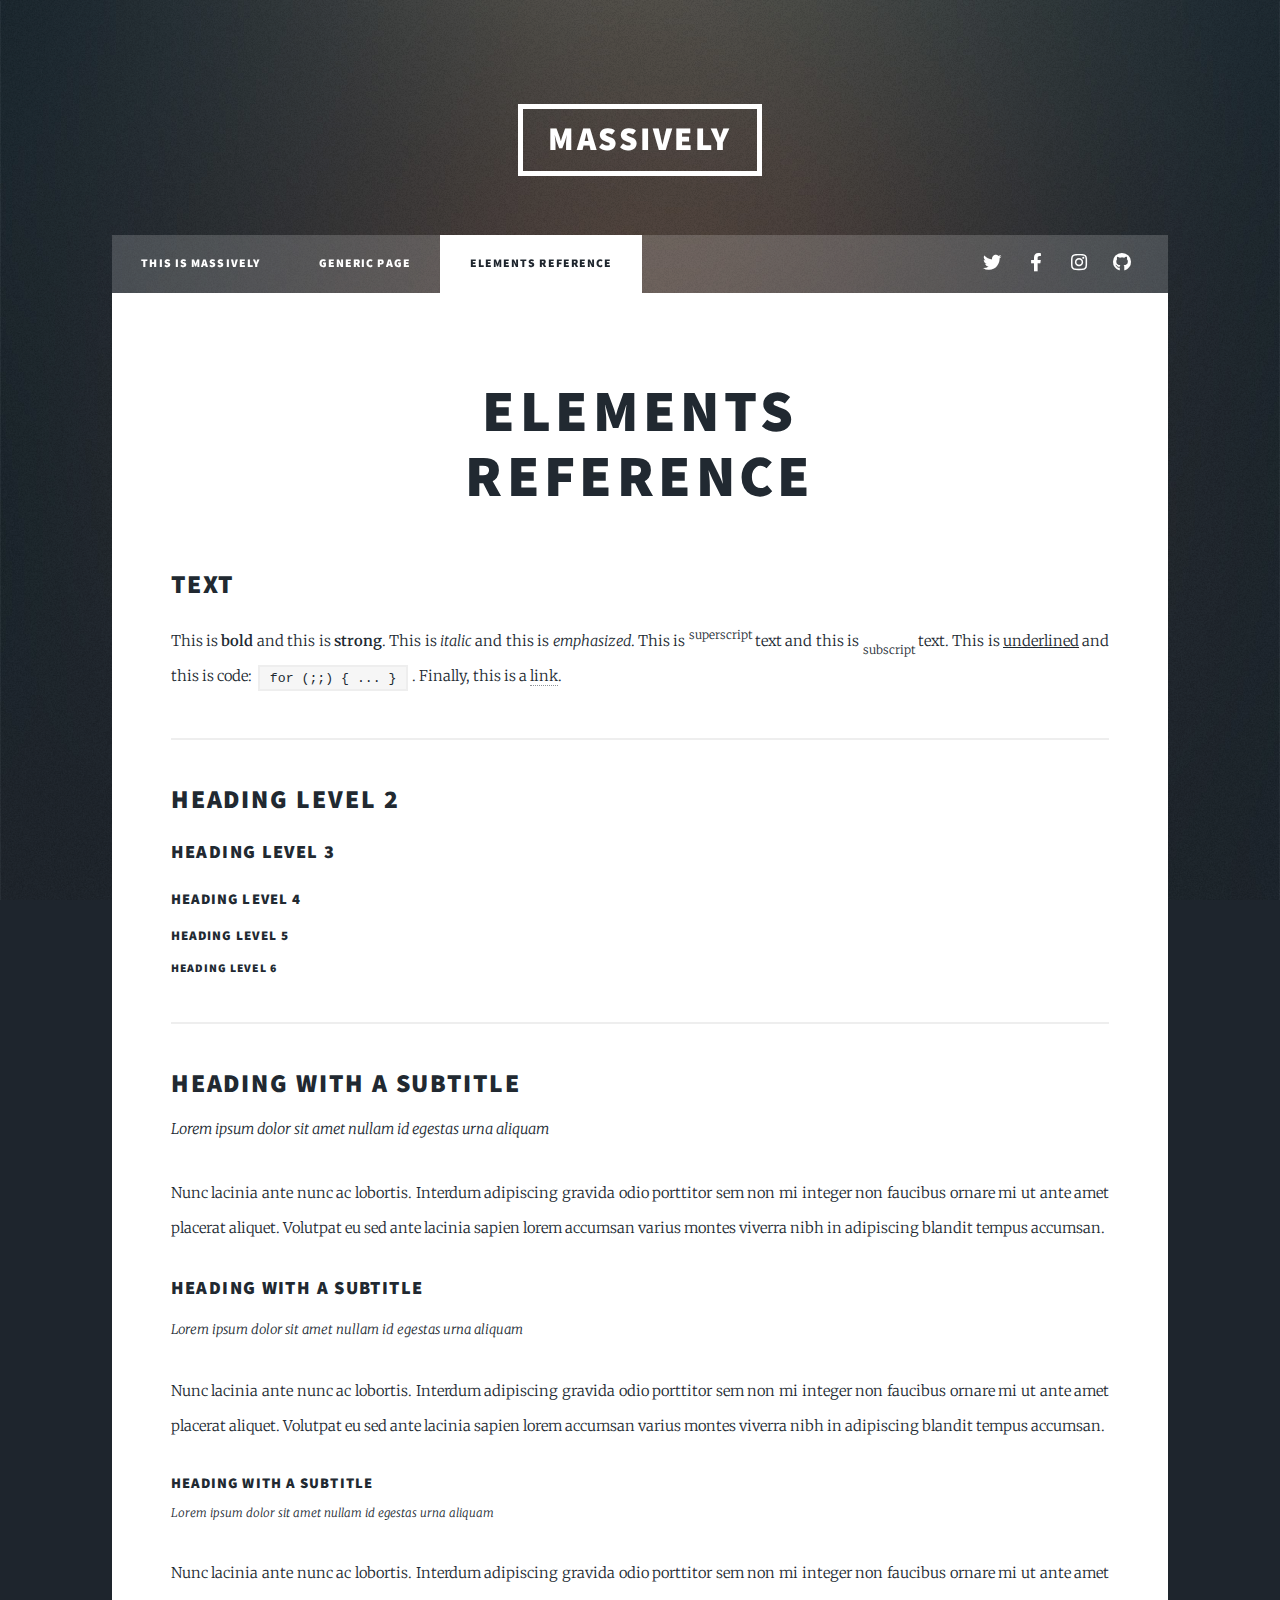
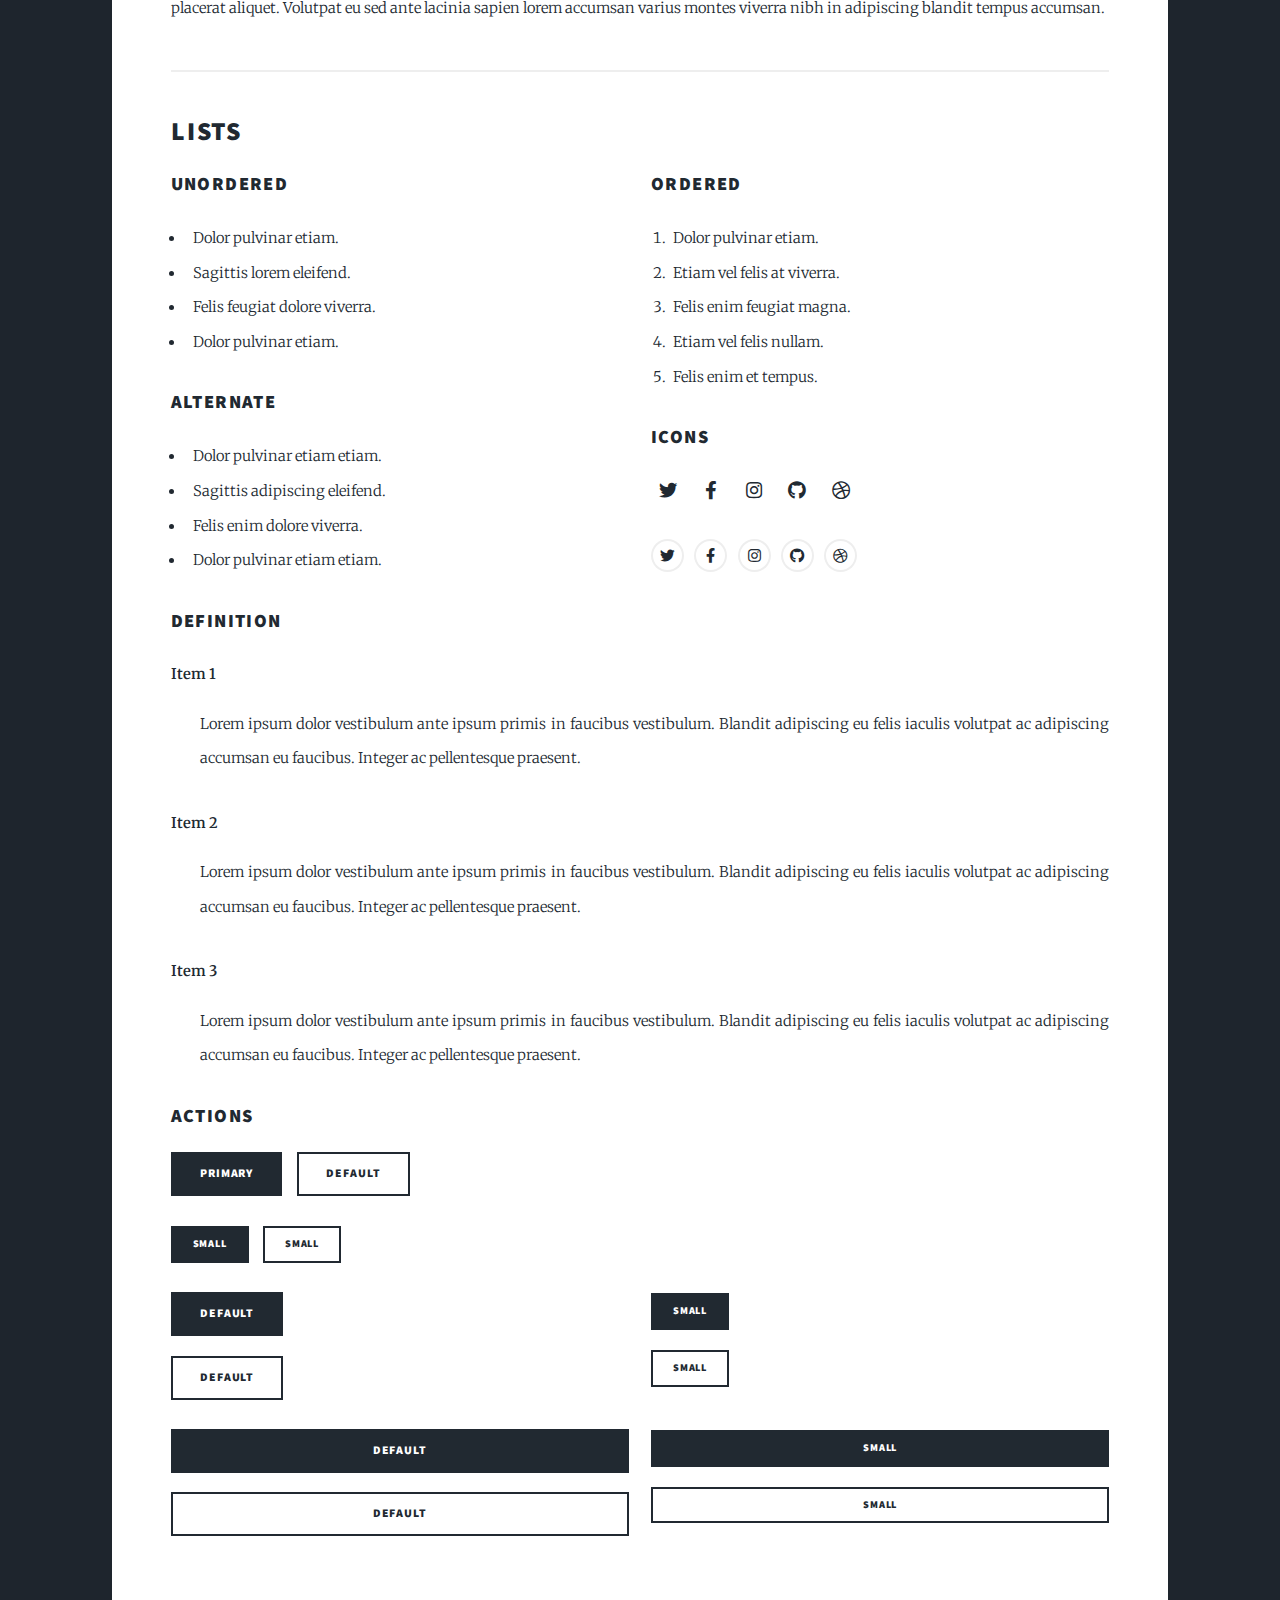
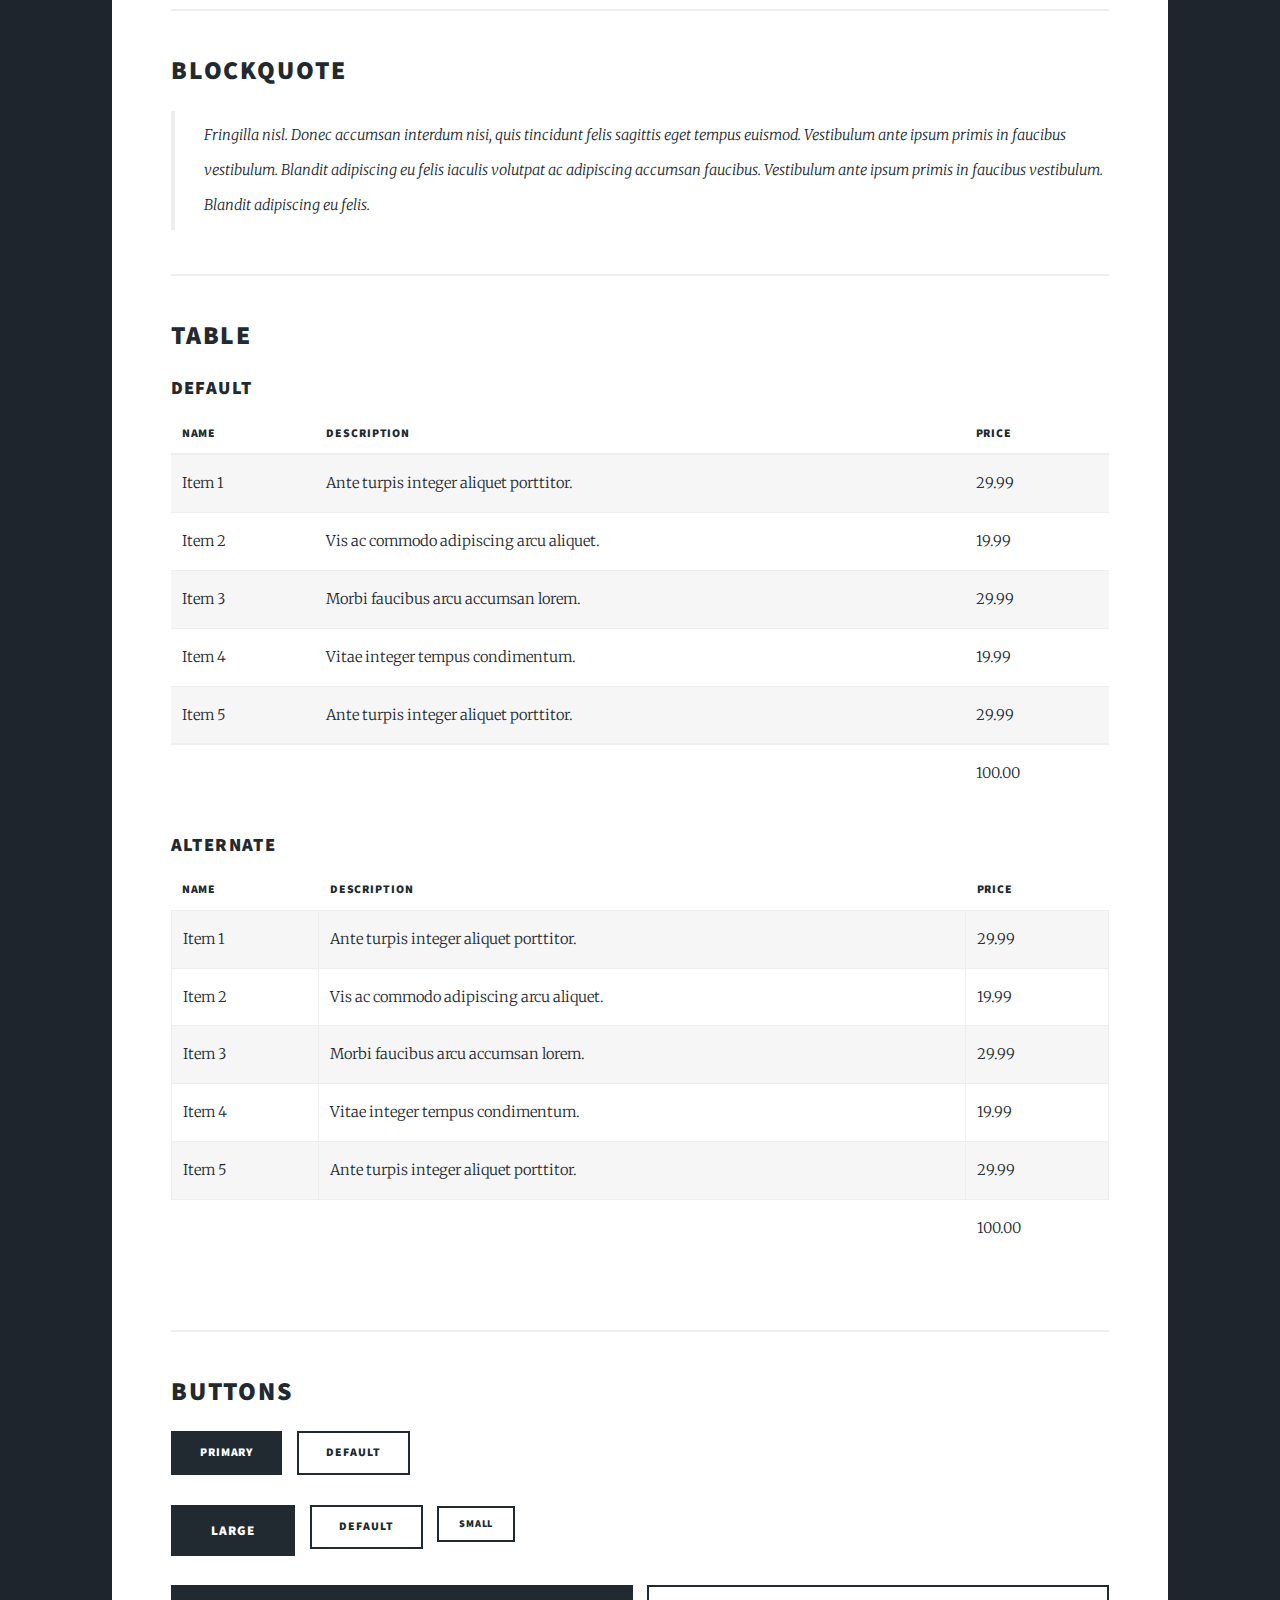
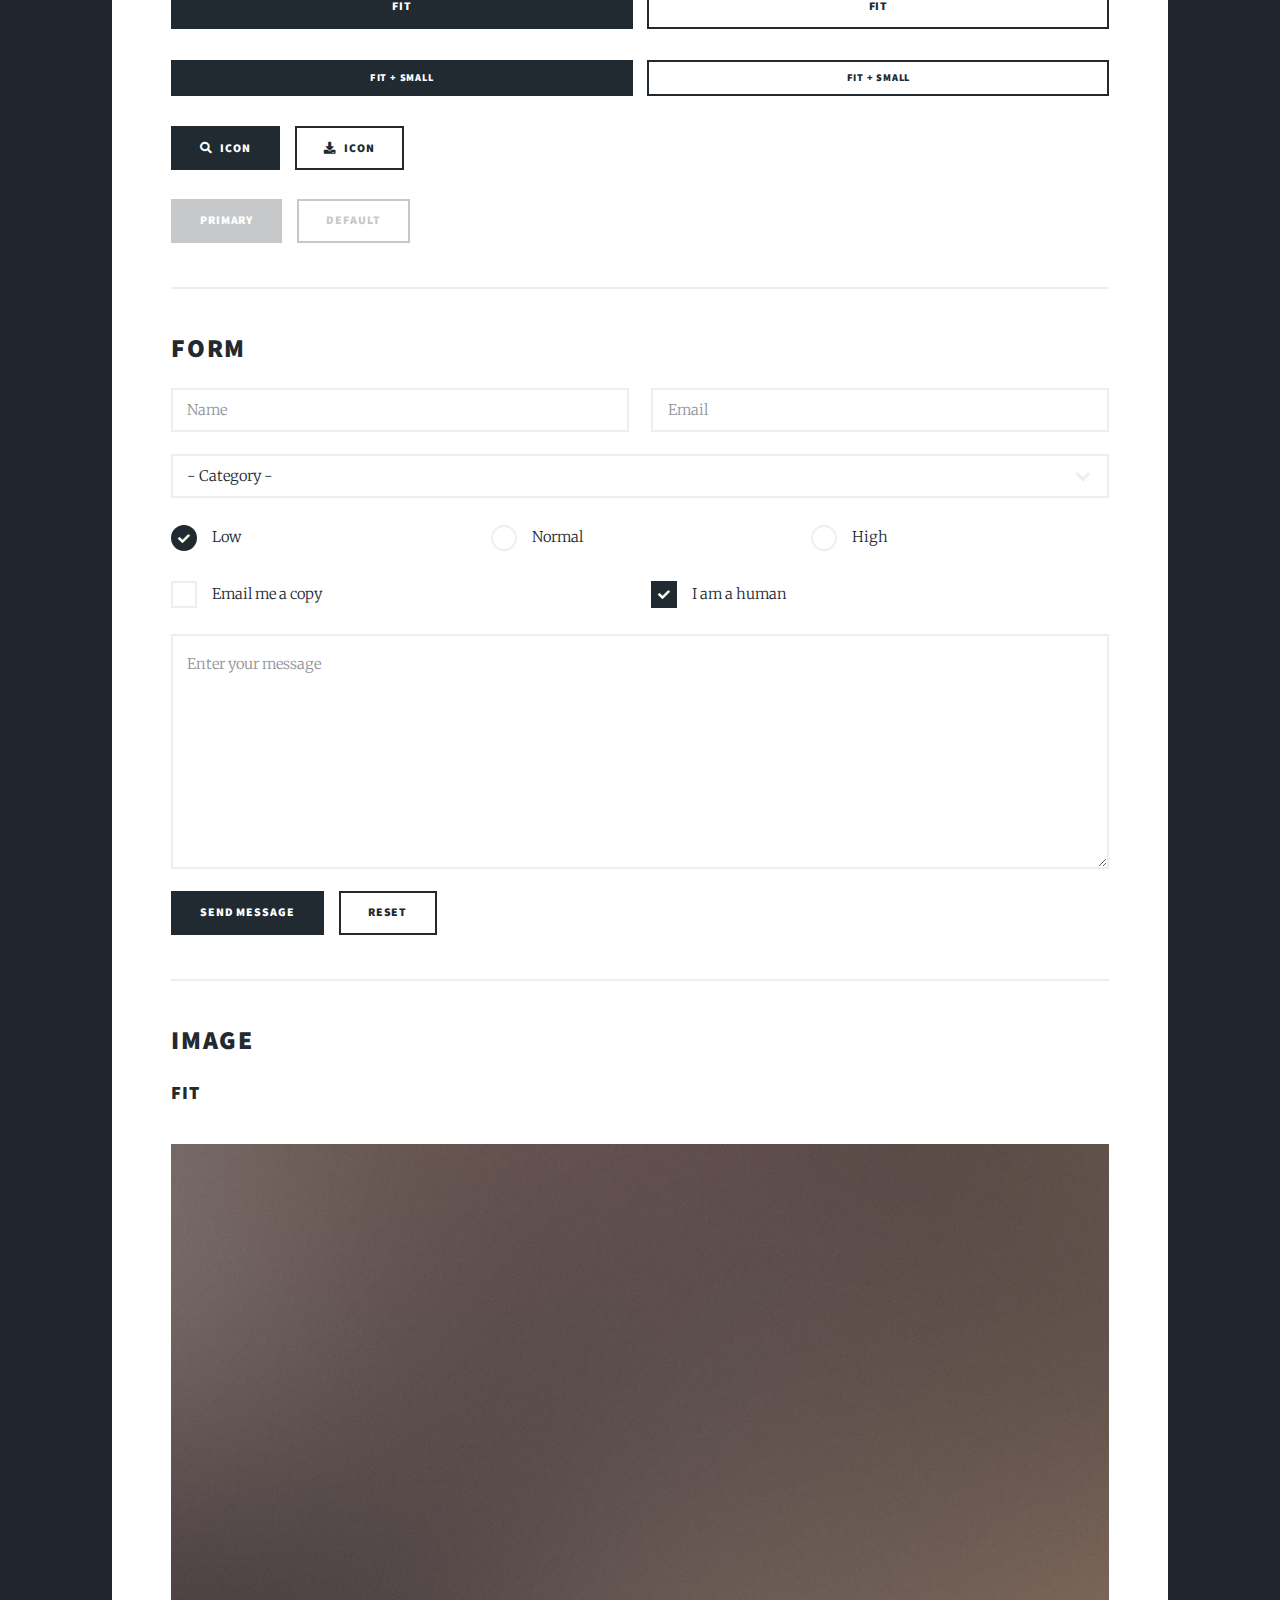
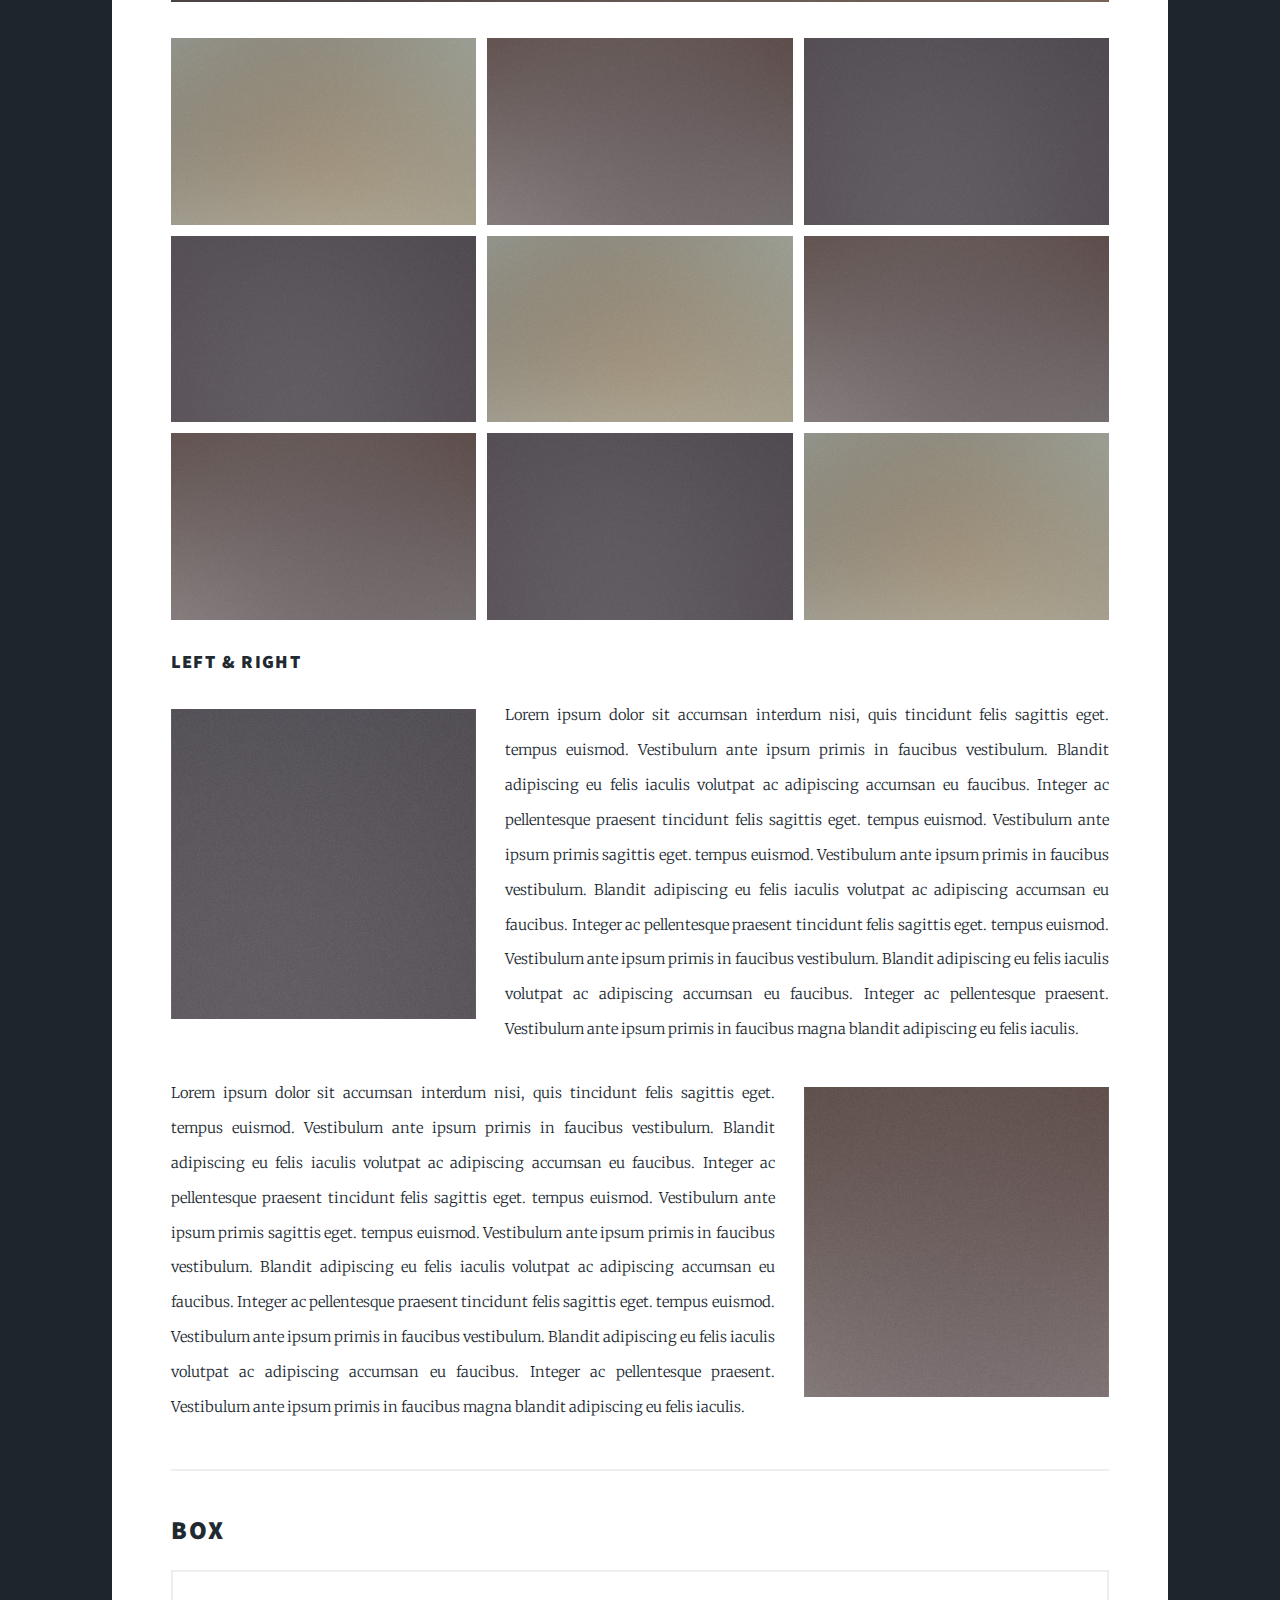
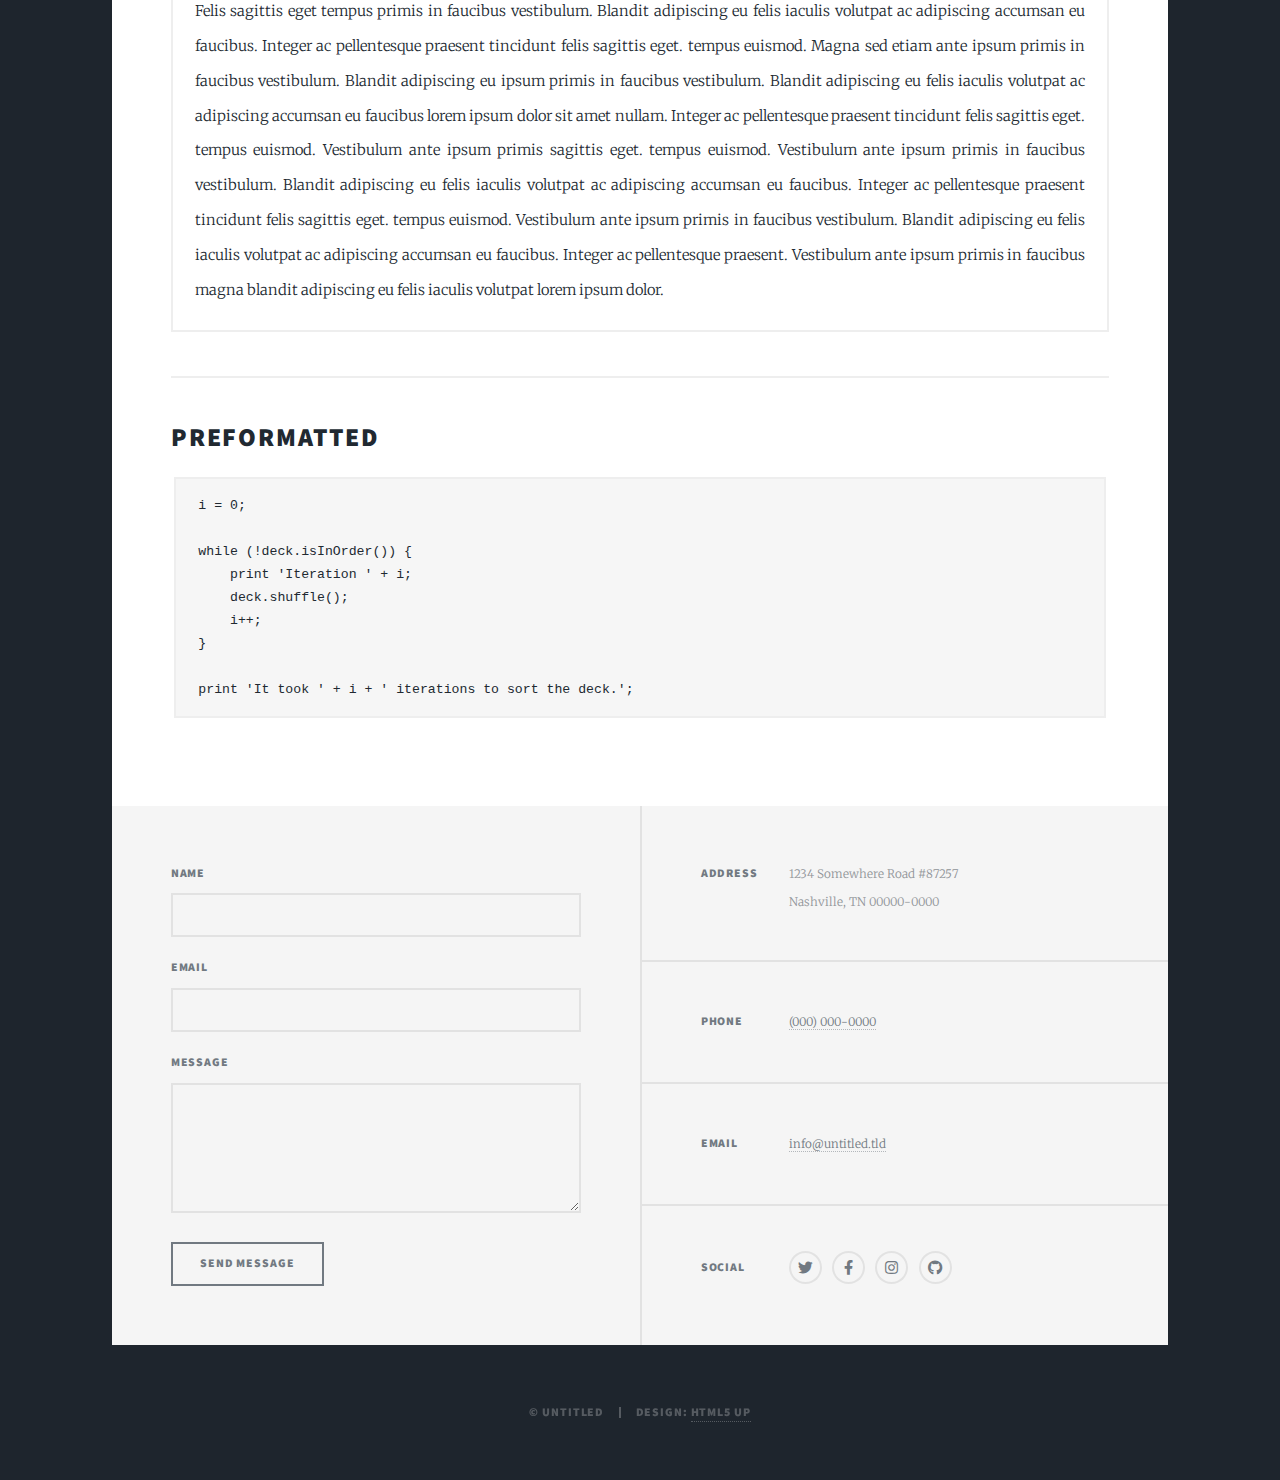
==== commit c853ee9c: "recreate" ====
--- a/elements.html
+++ b/elements.html
@@ -1,163 +1,199 @@
 <!DOCTYPE HTML>
 <!--
-	Phantom by HTML5 UP
+	Massively by HTML5 UP
 	html5up.net | @ajlkn
 	Free for personal and commercial use under the CCA 3.0 license (html5up.net/license)
 -->
 <html>
 	<head>
-		<title>Elements - Phantom by HTML5 UP</title>
+		<title>Elements Reference - Massively by HTML5 UP</title>
 		<meta charset="utf-8" />
 		<meta name="viewport" content="width=device-width, initial-scale=1, user-scalable=no" />
 		<link rel="stylesheet" href="assets/css/main.css" />
 		<noscript><link rel="stylesheet" href="assets/css/noscript.css" /></noscript>
 	</head>
 	<body class="is-preload">
+
 		<!-- Wrapper -->
 			<div id="wrapper">
 
 				<!-- Header -->
 					<header id="header">
-						<div class="inner">
-
-							<!-- Logo -->
-								<a href="index.html" class="logo">
-									<span class="symbol"><!--<img src="images/logo.svg" alt="" />--></span><span class="title">Nohelia Perez Graphic Design</span>
-								</a>
-
-							<!-- Nav -->
-								<nav>
-									<ul>
-										<li><a href="#menu">Menu</a></li>
-									</ul>
-								</nav>
-
-						</div>
+						<a href="index.html" class="logo">Massively</a>
 					</header>
 
-				<!-- Menu -->
-					<nav id="menu">
-						<h2>Menu</h2>
-						<ul>
-							<li><a href="index.html">Home</a></li>
-							<li><a href="generic.html">Ipsum veroeros</a></li>
-							<li><a href="generic.html">Tempus etiam</a></li>
-							<li><a href="generic.html">Consequat dolor</a></li>
-							<li><a href="elements.html">Elements</a></li>
+				<!-- Nav -->
+					<nav id="nav">
+						<ul class="links">
+							<li><a href="index.html">This is Massively</a></li>
+							<li><a href="generic.html">Generic Page</a></li>
+							<li class="active"><a href="elements.html">Elements Reference</a></li>
+						</ul>
+						<ul class="icons">
+							<li><a href="#" class="icon brands fa-twitter"><span class="label">Twitter</span></a></li>
+							<li><a href="#" class="icon brands fa-facebook-f"><span class="label">Facebook</span></a></li>
+							<li><a href="#" class="icon brands fa-instagram"><span class="label">Instagram</span></a></li>
+							<li><a href="#" class="icon brands fa-github"><span class="label">GitHub</span></a></li>
 						</ul>
 					</nav>
 
 				<!-- Main -->
 					<div id="main">
-						<div class="inner">
-							<h1>Elements</h1>
-
-							<!-- Text -->
-								<section>
+
+						<!-- Post -->
+							<section class="post">
+								<header class="major">
+									<h1>Elements<br />
+									Reference</h1>
+								</header>
+
+								<!-- Text stuff -->
 									<h2>Text</h2>
 									<p>This is <b>bold</b> and this is <strong>strong</strong>. This is <i>italic</i> and this is <em>emphasized</em>.
 									This is <sup>superscript</sup> text and this is <sub>subscript</sub> text.
-									This is <u>underlined</u> and this is code: <code>for (;;) { ... }</code>. Finally, <a href="#">this is a link</a>.</p>
-									<hr />
-									<p>Nunc lacinia ante nunc ac lobortis. Interdum adipiscing gravida odio porttitor sem non mi integer non faucibus ornare mi ut ante amet placerat aliquet. Volutpat eu sed ante lacinia sapien lorem accumsan varius montes viverra nibh in adipiscing blandit tempus accumsan.</p>
+									This is <u>underlined</u> and this is code: <code>for (;;) { ... }</code>.
+									Finally, this is a <a href="#">link</a>.</p>
 									<hr />
 									<h2>Heading Level 2</h2>
 									<h3>Heading Level 3</h3>
 									<h4>Heading Level 4</h4>
-									<hr />
-									<h3>Blockquote</h3>
-									<blockquote>Fringilla nisl. Donec accumsan interdum nisi, quis tincidunt felis sagittis eget tempus euismod. Vestibulum ante ipsum primis in faucibus vestibulum. Blandit adipiscing eu felis iaculis volutpat ac adipiscing accumsan faucibus. Vestibulum ante ipsum primis in faucibus lorem ipsum dolor sit amet nullam adipiscing eu felis.</blockquote>
-									<h3>Preformatted</h3>
-									<pre><code>i = 0;
-
-while (!deck.isInOrder()) {
-    print 'Iteration ' + i;
-    deck.shuffle();
-    i++;
-}
-
-print 'It took ' + i + ' iterations to sort the deck.';</code></pre>
-								</section>
-
-							<!-- Lists -->
-								<section>
+									<h5>Heading Level 5</h5>
+									<h6>Heading Level 6</h6>
+									<hr />
+									<header>
+										<h2>Heading with a Subtitle</h2>
+										<p>Lorem ipsum dolor sit amet nullam id egestas urna aliquam</p>
+									</header>
+									<p>Nunc lacinia ante nunc ac lobortis. Interdum adipiscing gravida odio porttitor sem non mi integer non faucibus ornare mi ut ante amet placerat aliquet. Volutpat eu sed ante lacinia sapien lorem accumsan varius montes viverra nibh in adipiscing blandit tempus accumsan.</p>
+									<header>
+										<h3>Heading with a Subtitle</h3>
+										<p>Lorem ipsum dolor sit amet nullam id egestas urna aliquam</p>
+									</header>
+									<p>Nunc lacinia ante nunc ac lobortis. Interdum adipiscing gravida odio porttitor sem non mi integer non faucibus ornare mi ut ante amet placerat aliquet. Volutpat eu sed ante lacinia sapien lorem accumsan varius montes viverra nibh in adipiscing blandit tempus accumsan.</p>
+									<header>
+										<h4>Heading with a Subtitle</h4>
+										<p>Lorem ipsum dolor sit amet nullam id egestas urna aliquam</p>
+									</header>
+									<p>Nunc lacinia ante nunc ac lobortis. Interdum adipiscing gravida odio porttitor sem non mi integer non faucibus ornare mi ut ante amet placerat aliquet. Volutpat eu sed ante lacinia sapien lorem accumsan varius montes viverra nibh in adipiscing blandit tempus accumsan.</p>
+
+									<hr />
+
+								<!-- Lists -->
 									<h2>Lists</h2>
 									<div class="row">
-										<div class="col-6 col-12-medium">
+										<div class="col-6 col-12-small">
+
 											<h3>Unordered</h3>
 											<ul>
 												<li>Dolor pulvinar etiam.</li>
-												<li>Sagittis adipiscing.</li>
-												<li>Felis enim feugiat.</li>
-											</ul>
+												<li>Sagittis lorem eleifend.</li>
+												<li>Felis feugiat dolore viverra.</li>
+												<li>Dolor pulvinar etiam.</li>
+											</ul>
+
 											<h3>Alternate</h3>
 											<ul class="alt">
-												<li>Dolor pulvinar etiam.</li>
-												<li>Sagittis adipiscing.</li>
-												<li>Felis enim feugiat.</li>
-											</ul>
-										</div>
-										<div class="col-6 col-12-medium">
+												<li>Dolor pulvinar etiam etiam.</li>
+												<li>Sagittis adipiscing eleifend.</li>
+												<li>Felis enim dolore viverra.</li>
+												<li>Dolor pulvinar etiam etiam.</li>
+											</ul>
+
+										</div>
+										<div class="col-6 col-12-small">
+
 											<h3>Ordered</h3>
 											<ol>
 												<li>Dolor pulvinar etiam.</li>
-												<li>Etiam vel felis viverra.</li>
-												<li>Felis enim feugiat.</li>
-												<li>Dolor pulvinar etiam.</li>
-												<li>Etiam vel felis lorem.</li>
-												<li>Felis enim et feugiat.</li>
+												<li>Etiam vel felis at viverra.</li>
+												<li>Felis enim feugiat magna.</li>
+												<li>Etiam vel felis nullam.</li>
+												<li>Felis enim et tempus.</li>
 											</ol>
+
 											<h3>Icons</h3>
 											<ul class="icons">
-												<li><a href="#" class="icon brands style1 fa-twitter"><span class="label">Twitter</span></a></li>
-												<li><a href="#" class="icon brands style1 fa-facebook-f"><span class="label">Facebook</span></a></li>
-												<li><a href="#" class="icon brands style1 fa-instagram"><span class="label">Instagram</span></a></li>
-												<li><a href="#" class="icon brands style1 fa-github"><span class="label">Github</span></a></li>
-											</ul>
-											<ul class="icons">
-												<li><a href="#" class="icon brands style2 fa-twitter"><span class="label">Twitter</span></a></li>
-												<li><a href="#" class="icon brands style2 fa-facebook-f"><span class="label">Facebook</span></a></li>
-												<li><a href="#" class="icon brands style2 fa-instagram"><span class="label">Instagram</span></a></li>
-												<li><a href="#" class="icon brands style2 fa-github"><span class="label">Github</span></a></li>
-											</ul>
-										</div>
-									</div>
-									<h2>Actions</h2>
+												<li><a href="#" class="icon brands fa-twitter"><span class="label">Twitter</span></a></li>
+												<li><a href="#" class="icon brands fa-facebook-f"><span class="label">Facebook</span></a></li>
+												<li><a href="#" class="icon brands fa-instagram"><span class="label">Instagram</span></a></li>
+												<li><a href="#" class="icon brands fa-github"><span class="label">Github</span></a></li>
+												<li><a href="#" class="icon brands fa-dribbble"><span class="label">Dribbble</span></a></li>
+											</ul>
+											<ul class="icons alt">
+												<li><a href="#" class="icon brands alt fa-twitter"><span class="label">Twitter</span></a></li>
+												<li><a href="#" class="icon brands alt fa-facebook-f"><span class="label">Facebook</span></a></li>
+												<li><a href="#" class="icon brands alt fa-instagram"><span class="label">Instagram</span></a></li>
+												<li><a href="#" class="icon brands alt fa-github"><span class="label">Github</span></a></li>
+												<li><a href="#" class="icon brands alt fa-dribbble"><span class="label">Dribbble</span></a></li>
+											</ul>
+
+										</div>
+									</div>
+									<h3>Definition</h3>
+									<dl>
+										<dt>Item 1</dt>
+										<dd>
+											<p>Lorem ipsum dolor vestibulum ante ipsum primis in faucibus vestibulum. Blandit adipiscing eu felis iaculis volutpat ac adipiscing accumsan eu faucibus. Integer ac pellentesque praesent.</p>
+										</dd>
+										<dt>Item 2</dt>
+										<dd>
+											<p>Lorem ipsum dolor vestibulum ante ipsum primis in faucibus vestibulum. Blandit adipiscing eu felis iaculis volutpat ac adipiscing accumsan eu faucibus. Integer ac pellentesque praesent.</p>
+										</dd>
+										<dt>Item 3</dt>
+										<dd>
+											<p>Lorem ipsum dolor vestibulum ante ipsum primis in faucibus vestibulum. Blandit adipiscing eu felis iaculis volutpat ac adipiscing accumsan eu faucibus. Integer ac pellentesque praesent.</p>
+										</dd>
+									</dl>
+
+									<h3>Actions</h3>
+									<ul class="actions">
+										<li><a href="#" class="button primary">Primary</a></li>
+										<li><a href="#" class="button">Default</a></li>
+									</ul>
+									<ul class="actions small">
+										<li><a href="#" class="button primary small">Small</a></li>
+										<li><a href="#" class="button small">Small</a></li>
+									</ul>
 									<div class="row">
-										<div class="col-6 col-12-medium">
-											<ul class="actions">
-												<li><a href="#" class="button primary">Default</a></li>
-												<li><a href="#" class="button">Default</a></li>
-											</ul>
-											<ul class="actions small">
-												<li><a href="#" class="button primary small">Small</a></li>
-												<li><a href="#" class="button small">Small</a></li>
-											</ul>
+										<div class="col-6 col-12-small">
 											<ul class="actions stacked">
 												<li><a href="#" class="button primary">Default</a></li>
 												<li><a href="#" class="button">Default</a></li>
 											</ul>
+										</div>
+										<div class="col-6 col-12-small">
 											<ul class="actions stacked">
 												<li><a href="#" class="button primary small">Small</a></li>
 												<li><a href="#" class="button small">Small</a></li>
 											</ul>
 										</div>
-										<div class="col-6 col-12-medium">
+									</div>
+									<div class="row">
+										<div class="col-6 col-12-small">
 											<ul class="actions stacked">
 												<li><a href="#" class="button primary fit">Default</a></li>
 												<li><a href="#" class="button fit">Default</a></li>
 											</ul>
+										</div>
+										<div class="col-6 col-12-small">
 											<ul class="actions stacked">
 												<li><a href="#" class="button primary small fit">Small</a></li>
 												<li><a href="#" class="button small fit">Small</a></li>
 											</ul>
 										</div>
 									</div>
-								</section>
-
-							<!-- Table -->
-								<section>
+
+									<hr />
+
+								<!-- Blockquote -->
+									<h2>Blockquote</h2>
+									<blockquote>Fringilla nisl. Donec accumsan interdum nisi, quis tincidunt felis sagittis eget tempus euismod. Vestibulum ante ipsum primis in faucibus vestibulum. Blandit adipiscing eu felis iaculis volutpat ac adipiscing accumsan faucibus. Vestibulum ante ipsum primis in faucibus vestibulum. Blandit adipiscing eu felis.</blockquote>
+
+									<hr />
+
+								<!-- Table -->
 									<h2>Table</h2>
+
 									<h3>Default</h3>
 									<div class="table-wrapper">
 										<table>
@@ -170,27 +206,27 @@
 											</thead>
 											<tbody>
 												<tr>
-													<td>Item One</td>
+													<td>Item 1</td>
 													<td>Ante turpis integer aliquet porttitor.</td>
 													<td>29.99</td>
 												</tr>
 												<tr>
-													<td>Item Two</td>
+													<td>Item 2</td>
 													<td>Vis ac commodo adipiscing arcu aliquet.</td>
 													<td>19.99</td>
 												</tr>
 												<tr>
-													<td>Item Three</td>
+													<td>Item 3</td>
 													<td> Morbi faucibus arcu accumsan lorem.</td>
 													<td>29.99</td>
 												</tr>
 												<tr>
-													<td>Item Four</td>
+													<td>Item 4</td>
 													<td>Vitae integer tempus condimentum.</td>
 													<td>19.99</td>
 												</tr>
 												<tr>
-													<td>Item Five</td>
+													<td>Item 5</td>
 													<td>Ante turpis integer aliquet porttitor.</td>
 													<td>29.99</td>
 												</tr>
@@ -216,27 +252,27 @@
 											</thead>
 											<tbody>
 												<tr>
-													<td>Item One</td>
+													<td>Item 1</td>
 													<td>Ante turpis integer aliquet porttitor.</td>
 													<td>29.99</td>
 												</tr>
 												<tr>
-													<td>Item Two</td>
+													<td>Item 2</td>
 													<td>Vis ac commodo adipiscing arcu aliquet.</td>
 													<td>19.99</td>
 												</tr>
 												<tr>
-													<td>Item Three</td>
+													<td>Item 3</td>
 													<td> Morbi faucibus arcu accumsan lorem.</td>
 													<td>29.99</td>
 												</tr>
 												<tr>
-													<td>Item Four</td>
+													<td>Item 4</td>
 													<td>Vitae integer tempus condimentum.</td>
 													<td>19.99</td>
 												</tr>
 												<tr>
-													<td>Item Five</td>
+													<td>Item 5</td>
 													<td>Ante turpis integer aliquet porttitor.</td>
 													<td>29.99</td>
 												</tr>
@@ -249,44 +285,42 @@
 											</tfoot>
 										</table>
 									</div>
-								</section>
-
-							<!-- Buttons -->
-								<section>
-									<h3>Buttons</h3>
+
+									<hr />
+
+								<!-- Buttons -->
+									<h2>Buttons</h2>
 									<ul class="actions">
 										<li><a href="#" class="button primary">Primary</a></li>
 										<li><a href="#" class="button">Default</a></li>
 									</ul>
 									<ul class="actions">
-										<li><a href="#" class="button large">Large</a></li>
+										<li><a href="#" class="button primary large">Large</a></li>
 										<li><a href="#" class="button">Default</a></li>
 										<li><a href="#" class="button small">Small</a></li>
 									</ul>
 									<ul class="actions fit">
 										<li><a href="#" class="button primary fit">Fit</a></li>
 										<li><a href="#" class="button fit">Fit</a></li>
-										<li><a href="#" class="button fit">Fit</a></li>
 									</ul>
 									<ul class="actions fit small">
 										<li><a href="#" class="button primary fit small">Fit + Small</a></li>
 										<li><a href="#" class="button fit small">Fit + Small</a></li>
-										<li><a href="#" class="button fit small">Fit + Small</a></li>
 									</ul>
 									<ul class="actions">
-										<li><a href="#" class="button primary icon solid fa-download">Icon</a></li>
-										<li><a href="#" class="button icon solid fa-upload">Icon</a></li>
-										<li><a href="#" class="button icon solid fa-save">Icon</a></li>
+										<li><a href="#" class="button primary icon solid fa-search">Icon</a></li>
+										<li><a href="#" class="button icon solid fa-download">Icon</a></li>
 									</ul>
 									<ul class="actions">
-										<li><span class="button primary disabled">Disabled</span></li>
-										<li><span class="button disabled">Disabled</span></li>
-									</ul>
-								</section>
-
-							<!-- Form -->
-								<section>
+										<li><span class="button primary disabled">Primary</span></li>
+										<li><span class="button disabled">Default</span></li>
+									</ul>
+
+									<hr />
+
+								<!-- Form -->
 									<h2>Form</h2>
+
 									<form method="post" action="#">
 										<div class="row gtr-uniform">
 											<div class="col-6 col-12-xsmall">
@@ -295,6 +329,7 @@
 											<div class="col-6 col-12-xsmall">
 												<input type="email" name="demo-email" id="demo-email" value="" placeholder="Email" />
 											</div>
+											<!-- Break -->
 											<div class="col-12">
 												<select name="demo-category" id="demo-category">
 													<option value="">- Category -</option>
@@ -304,6 +339,7 @@
 													<option value="1">Human Resources</option>
 												</select>
 											</div>
+											<!-- Break -->
 											<div class="col-4 col-12-small">
 												<input type="radio" id="demo-priority-low" name="demo-priority" checked>
 												<label for="demo-priority-low">Low</label>
@@ -316,17 +352,20 @@
 												<input type="radio" id="demo-priority-high" name="demo-priority">
 												<label for="demo-priority-high">High</label>
 											</div>
+											<!-- Break -->
 											<div class="col-6 col-12-small">
 												<input type="checkbox" id="demo-copy" name="demo-copy">
 												<label for="demo-copy">Email me a copy</label>
 											</div>
 											<div class="col-6 col-12-small">
 												<input type="checkbox" id="demo-human" name="demo-human" checked>
-												<label for="demo-human">Not a robot</label>
-											</div>
+												<label for="demo-human">I am a human</label>
+											</div>
+											<!-- Break -->
 											<div class="col-12">
 												<textarea name="demo-message" id="demo-message" placeholder="Enter your message" rows="6"></textarea>
 											</div>
+											<!-- Break -->
 											<div class="col-12">
 												<ul class="actions">
 													<li><input type="submit" value="Send Message" class="primary" /></li>
@@ -335,79 +374,121 @@
 											</div>
 										</div>
 									</form>
-								</section>
-
-							<!-- Image -->
-								<section>
+
+									<hr />
+
+								<!-- Image -->
 									<h2>Image</h2>
+
 									<h3>Fit</h3>
+									<span class="image fit"><img src="images/pic01.jpg" alt="" /></span>
 									<div class="box alt">
-										<div class="row gtr-uniform">
-											<div class="col-12"><span class="image fit"><img src="images/pic13.jpg" alt="" /></span></div>
-											<div class="col-4"><span class="image fit"><img src="images/pic01.jpg" alt="" /></span></div>
+										<div class="row gtr-50 gtr-uniform">
 											<div class="col-4"><span class="image fit"><img src="images/pic02.jpg" alt="" /></span></div>
 											<div class="col-4"><span class="image fit"><img src="images/pic03.jpg" alt="" /></span></div>
-											<div class="col-4"><span class="image fit"><img src="images/pic03.jpg" alt="" /></span></div>
-											<div class="col-4"><span class="image fit"><img src="images/pic01.jpg" alt="" /></span></div>
-											<div class="col-4"><span class="image fit"><img src="images/pic02.jpg" alt="" /></span></div>
+											<div class="col-4"><span class="image fit"><img src="images/pic04.jpg" alt="" /></span></div>
+											<!-- Break -->
+											<div class="col-4"><span class="image fit"><img src="images/pic04.jpg" alt="" /></span></div>
 											<div class="col-4"><span class="image fit"><img src="images/pic02.jpg" alt="" /></span></div>
 											<div class="col-4"><span class="image fit"><img src="images/pic03.jpg" alt="" /></span></div>
-											<div class="col-4"><span class="image fit"><img src="images/pic01.jpg" alt="" /></span></div>
-										</div>
-									</div>
+											<!-- Break -->
+											<div class="col-4"><span class="image fit"><img src="images/pic03.jpg" alt="" /></span></div>
+											<div class="col-4"><span class="image fit"><img src="images/pic04.jpg" alt="" /></span></div>
+											<div class="col-4"><span class="image fit"><img src="images/pic02.jpg" alt="" /></span></div>
+										</div>
+									</div>
+
 									<h3>Left &amp; Right</h3>
-									<p><span class="image left"><img src="images/pic14.jpg" alt="" /></span>Fringilla nisl. Donec accumsan interdum nisi, quis tincidunt felis sagittis eget. tempus euismod. Vestibulum ante ipsum primis in faucibus vestibulum. Blandit adipiscing eu felis iaculis volutpat ac adipiscing accumsan eu faucibus. Integer ac pellentesque praesent tincidunt felis sagittis eget. tempus euismod. Vestibulum ante ipsum primis in faucibus vestibulum. Blandit adipiscing eu felis iaculis volutpat ac adipiscing accumsan eu faucibus. Integer ac pellentesque praesent. Donec accumsan interdum nisi, quis tincidunt felis sagittis eget. tempus euismod. Vestibulum ante ipsum primis in faucibus vestibulum. Blandit adipiscing eu felis iaculis volutpat ac adipiscing accumsan eu faucibus. Integer ac pellentesque praesent tincidunt felis sagittis eget. tempus euismod. Vestibulum ante ipsum primis in faucibus vestibulum. Blandit adipiscing eu felis iaculis volutpat ac adipiscing accumsan eu faucibus. Integer ac pellentesque praesent. Blandit adipiscing eu felis iaculis volutpat ac adipiscing accumsan eu faucibus. Integer ac pellentesque praesent tincidunt felis sagittis eget. tempus euismod. Vestibulum ante ipsum primis in faucibus vestibulum. Blandit adipiscing eu felis iaculis volutpat ac adipiscing accumsan eu faucibus. Integer ac pellentesque praesent.</p>
-									<p><span class="image right"><img src="images/pic15.jpg" alt="" /></span>Fringilla nisl. Donec accumsan interdum nisi, quis tincidunt felis sagittis eget. tempus euismod. Vestibulum ante ipsum primis in faucibus vestibulum. Blandit adipiscing eu felis iaculis volutpat ac adipiscing accumsan eu faucibus. Integer ac pellentesque praesent tincidunt felis sagittis eget. tempus euismod. Vestibulum ante ipsum primis in faucibus vestibulum. Blandit adipiscing eu felis iaculis volutpat ac adipiscing accumsan eu faucibus. Integer ac pellentesque praesent. Donec accumsan interdum nisi, quis tincidunt felis sagittis eget. tempus euismod. Vestibulum ante ipsum primis in faucibus vestibulum. Blandit adipiscing eu felis iaculis volutpat ac adipiscing accumsan eu faucibus. Integer ac pellentesque praesent tincidunt felis sagittis eget. tempus euismod. Vestibulum ante ipsum primis in faucibus vestibulum. Blandit adipiscing eu felis iaculis volutpat ac adipiscing accumsan eu faucibus. Integer ac pellentesque praesent. Blandit adipiscing eu felis iaculis volutpat ac adipiscing accumsan eu faucibus. Integer ac pellentesque praesent tincidunt felis sagittis eget. tempus euismod. Vestibulum ante ipsum primis in faucibus vestibulum. Blandit adipiscing eu felis iaculis volutpat ac adipiscing accumsan eu faucibus. Integer ac pellentesque praesent.</p>
-								</section>
-
-						</div>
+									<p><span class="image left"><img src="images/pic08.jpg" alt="" /></span>Lorem ipsum dolor sit accumsan interdum nisi, quis tincidunt felis sagittis eget. tempus euismod. Vestibulum ante ipsum primis in faucibus vestibulum. Blandit adipiscing eu felis iaculis volutpat ac adipiscing accumsan eu faucibus. Integer ac pellentesque praesent tincidunt felis sagittis eget. tempus euismod. Vestibulum ante ipsum primis sagittis eget. tempus euismod. Vestibulum ante ipsum primis in faucibus vestibulum. Blandit adipiscing eu felis iaculis volutpat ac adipiscing accumsan eu faucibus. Integer ac pellentesque praesent tincidunt felis sagittis eget. tempus euismod. Vestibulum ante ipsum primis in faucibus vestibulum. Blandit adipiscing eu felis iaculis volutpat ac adipiscing accumsan eu faucibus. Integer ac pellentesque praesent. Vestibulum ante ipsum primis in faucibus magna blandit adipiscing eu felis iaculis.</p>
+									<p><span class="image right"><img src="images/pic09.jpg" alt="" /></span>Lorem ipsum dolor sit accumsan interdum nisi, quis tincidunt felis sagittis eget. tempus euismod. Vestibulum ante ipsum primis in faucibus vestibulum. Blandit adipiscing eu felis iaculis volutpat ac adipiscing accumsan eu faucibus. Integer ac pellentesque praesent tincidunt felis sagittis eget. tempus euismod. Vestibulum ante ipsum primis sagittis eget. tempus euismod. Vestibulum ante ipsum primis in faucibus vestibulum. Blandit adipiscing eu felis iaculis volutpat ac adipiscing accumsan eu faucibus. Integer ac pellentesque praesent tincidunt felis sagittis eget. tempus euismod. Vestibulum ante ipsum primis in faucibus vestibulum. Blandit adipiscing eu felis iaculis volutpat ac adipiscing accumsan eu faucibus. Integer ac pellentesque praesent. Vestibulum ante ipsum primis in faucibus magna blandit adipiscing eu felis iaculis.</p>
+
+									<hr />
+
+								<!-- Box -->
+									<h2>Box</h2>
+									<div class="box">
+										<p>Felis sagittis eget tempus primis in faucibus vestibulum. Blandit adipiscing eu felis iaculis volutpat ac adipiscing accumsan eu faucibus. Integer ac pellentesque praesent tincidunt felis sagittis eget. tempus euismod. Magna sed etiam ante ipsum primis in faucibus vestibulum. Blandit adipiscing eu ipsum primis in faucibus vestibulum. Blandit adipiscing eu felis iaculis volutpat ac adipiscing accumsan eu faucibus lorem ipsum dolor sit amet nullam. Integer ac pellentesque praesent tincidunt felis sagittis eget. tempus euismod. Vestibulum ante ipsum primis sagittis eget. tempus euismod. Vestibulum ante ipsum primis in faucibus vestibulum. Blandit adipiscing eu felis iaculis volutpat ac adipiscing accumsan eu faucibus. Integer ac pellentesque praesent tincidunt felis sagittis eget. tempus euismod. Vestibulum ante ipsum primis in faucibus vestibulum. Blandit adipiscing eu felis iaculis volutpat ac adipiscing accumsan eu faucibus. Integer ac pellentesque praesent. Vestibulum ante ipsum primis in faucibus magna blandit adipiscing eu felis iaculis volutpat lorem ipsum dolor.</p>
+									</div>
+
+									<hr />
+
+								<!-- Preformatted Code -->
+									<h2>Preformatted</h2>
+									<pre><code>i = 0;
+
+while (!deck.isInOrder()) {
+    print 'Iteration ' + i;
+    deck.shuffle();
+    i++;
+}
+
+print 'It took ' + i + ' iterations to sort the deck.';
+</code></pre>
+
+							</section>
+
 					</div>
 
 				<!-- Footer -->
 					<footer id="footer">
-						<div class="inner">
-							<section>
-								<h2>Get in touch</h2>
-								<form method="post" action="#">
-									<div class="fields">
-										<div class="field half">
-											<input type="text" name="name" id="name" placeholder="Name" />
-										</div>
-										<div class="field half">
-											<input type="email" name="email" id="email" placeholder="Email" />
-										</div>
-										<div class="field">
-											<textarea name="message" id="message" placeholder="Message"></textarea>
-										</div>
-									</div>
-									<ul class="actions">
-										<li><input type="submit" value="Send" class="primary" /></li>
-									</ul>
-								</form>
+						<section>
+							<form method="post" action="#">
+								<div class="fields">
+									<div class="field">
+										<label for="name">Name</label>
+										<input type="text" name="name" id="name" />
+									</div>
+									<div class="field">
+										<label for="email">Email</label>
+										<input type="text" name="email" id="email" />
+									</div>
+									<div class="field">
+										<label for="message">Message</label>
+										<textarea name="message" id="message" rows="3"></textarea>
+									</div>
+								</div>
+								<ul class="actions">
+									<li><input type="submit" value="Send Message" /></li>
+								</ul>
+							</form>
+						</section>
+						<section class="split contact">
+							<section class="alt">
+								<h3>Address</h3>
+								<p>1234 Somewhere Road #87257<br />
+								Nashville, TN 00000-0000</p>
 							</section>
 							<section>
-								<h2>Follow</h2>
-								<ul class="icons">
-									<li><a href="#" class="icon brands style2 fa-twitter"><span class="label">Twitter</span></a></li>
-									<li><a href="#" class="icon brands style2 fa-facebook-f"><span class="label">Facebook</span></a></li>
-									<li><a href="#" class="icon brands style2 fa-instagram"><span class="label">Instagram</span></a></li>
-									<li><a href="#" class="icon brands style2 fa-dribbble"><span class="label">Dribbble</span></a></li>
-									<li><a href="#" class="icon brands style2 fa-github"><span class="label">GitHub</span></a></li>
-									<li><a href="#" class="icon brands style2 fa-500px"><span class="label">500px</span></a></li>
-									<li><a href="#" class="icon solid style2 fa-phone"><span class="label">Phone</span></a></li>
-									<li><a href="#" class="icon solid style2 fa-envelope"><span class="label">Email</span></a></li>
+								<h3>Phone</h3>
+								<p><a href="#">(000) 000-0000</a></p>
+							</section>
+							<section>
+								<h3>Email</h3>
+								<p><a href="#">info@untitled.tld</a></p>
+							</section>
+							<section>
+								<h3>Social</h3>
+								<ul class="icons alt">
+									<li><a href="#" class="icon brands alt fa-twitter"><span class="label">Twitter</span></a></li>
+									<li><a href="#" class="icon brands alt fa-facebook-f"><span class="label">Facebook</span></a></li>
+									<li><a href="#" class="icon brands alt fa-instagram"><span class="label">Instagram</span></a></li>
+									<li><a href="#" class="icon brands alt fa-github"><span class="label">GitHub</span></a></li>
 								</ul>
 							</section>
-							<ul class="copyright">
-								<li>&copy; Untitled. All rights reserved</li><li>Design: <a href="http://html5up.net">HTML5 UP</a></li>
-							</ul>
-						</div>
+						</section>
 					</footer>
+
+				<!-- Copyright -->
+					<div id="copyright">
+						<ul><li>&copy; Untitled</li><li>Design: <a href="https://html5up.net">HTML5 UP</a></li></ul>
+					</div>
 
 			</div>
 
 		<!-- Scripts -->
 			<script src="assets/js/jquery.min.js"></script>
+			<script src="assets/js/jquery.scrollex.min.js"></script>
+			<script src="assets/js/jquery.scrolly.min.js"></script>
 			<script src="assets/js/browser.min.js"></script>
 			<script src="assets/js/breakpoints.min.js"></script>
 			<script src="assets/js/util.js"></script>
--- a/assets/css/main.css
+++ b/assets/css/main.css
@@ -1,8 +1,8 @@
 @import url(fontawesome-all.min.css);
-@import url("https://fonts.googleapis.com/css?family=Source+Sans+Pro:300,700,900");
+@import url("https://fonts.googleapis.com/css?family=Merriweather:300,700,300italic,700italic|Source+Sans+Pro:900");
 
 /*
-	Phantom by HTML5 UP
+	Massively by HTML5 UP
 	html5up.net | @ajlkn
 	Free for personal and commercial use under the CCA 3.0 license (html5up.net/license)
 */
@@ -99,7 +99,7 @@
 	}
 
 	body {
-		background: #ffffff;
+		background-color: #1e252d;
 	}
 
 		body.is-preload *, body.is-preload *:before, body.is-preload *:after {
@@ -115,47 +115,60 @@
 
 /* Type */
 
+	html {
+		font-size: 16pt;
+	}
+
+		@media screen and (max-width: 1680px) {
+
+			html {
+				font-size: 12pt;
+			}
+
+		}
+
+		@media screen and (max-width: 1280px) {
+
+			html {
+				font-size: 11pt;
+			}
+
+		}
+
+		@media screen and (max-width: 360px) {
+
+			html {
+				font-size: 10pt;
+			}
+
+		}
+
+	body {
+		color: #212931;
+	}
+
 	body, input, select, textarea {
-		color: #585858;
-		font-family: "Source Sans Pro", Helvetica, sans-serif;
-		font-size: 16pt;
+		font-family: "Merriweather", Georgia, serif;
 		font-weight: 300;
-		line-height: 1.75;
-	}
-
-		@media screen and (max-width: 1680px) {
-
-			body, input, select, textarea {
-				font-size: 14pt;
-			}
-
-		}
-
-		@media screen and (max-width: 1280px) {
-
-			body, input, select, textarea {
-				font-size: 12pt;
-			}
-
-		}
+		font-size: 1rem;
+		line-height: 2.375;
+	}
 
 	a {
-		-moz-transition: border-bottom-color 0.2s ease, color 0.2s ease;
-		-webkit-transition: border-bottom-color 0.2s ease, color 0.2s ease;
-		-ms-transition: border-bottom-color 0.2s ease, color 0.2s ease;
-		transition: border-bottom-color 0.2s ease, color 0.2s ease;
+		-moz-transition: color 0.2s ease-in-out, background-color 0.2s ease-in-out, border-color 0.2s ease-in-out, box-shadow 0.2s ease-in-out;
+		-webkit-transition: color 0.2s ease-in-out, background-color 0.2s ease-in-out, border-color 0.2s ease-in-out, box-shadow 0.2s ease-in-out;
+		-ms-transition: color 0.2s ease-in-out, background-color 0.2s ease-in-out, border-color 0.2s ease-in-out, box-shadow 0.2s ease-in-out;
+		transition: color 0.2s ease-in-out, background-color 0.2s ease-in-out, border-color 0.2s ease-in-out, box-shadow 0.2s ease-in-out;
+		border-bottom: dotted 1px;
 		text-decoration: none;
-		color: #585858;
-		border-bottom: dotted 1px rgba(88, 88, 88, 0.5);
 	}
 
 		a:hover {
 			border-bottom-color: transparent;
-			color: #f2849e !important;
 		}
 
 	strong, b {
-		font-weight: 900;
+		font-weight: 600;
 	}
 
 	em, i {
@@ -163,141 +176,103 @@
 	}
 
 	p {
-		margin: 0 0 2em 0;
-	}
-
-	h1 {
-		font-size: 2.75em;
-		font-weight: 700;
-		line-height: 1.3;
-		margin: 0 0 1em 0;
-		letter-spacing: -0.035em;
-	}
-
-		h1 a {
-			color: inherit;
-		}
-
-		@media screen and (max-width: 736px) {
-
-			h1 {
-				font-size: 2em;
-				margin: 0 0 1em 0;
-			}
-
-		}
-
-		@media screen and (max-width: 360px) {
-
-			h1 {
-				font-size: 1.75em;
-			}
-
-		}
-
-	h2, h3, h4, h5, h6 {
+		text-align: justify;
+		margin: 0 0 2rem 0;
+	}
+
+	h1, h2, h3, h4, h5, h6 {
+		font-family: "Source Sans Pro", Helvetica, sans-serif;
 		font-weight: 900;
 		line-height: 1.5;
-		margin: 0 0 2em 0;
+		letter-spacing: 0.075em;
 		text-transform: uppercase;
-		letter-spacing: 0.35em;
-	}
-
-		h2 a, h3 a, h4 a, h5 a, h6 a {
+		margin: 0 0 1rem 0;
+	}
+
+		h1 a, h2 a, h3 a, h4 a, h5 a, h6 a {
+			border-bottom: 0;
 			color: inherit;
-		}
+			text-decoration: none;
+		}
+
+	h1 {
+		font-size: 4rem;
+		line-height: 1.1;
+		margin: 0 0 2rem 0;
+	}
 
 	h2 {
-		font-size: 1.1em;
+		font-size: 1.75rem;
+		line-height: 1.3;
+		margin: 0 0 1.5rem 0;
 	}
 
 	h3 {
-		font-size: 1em;
+		font-size: 1.25rem;
+		margin: 0 0 1.5rem 0;
 	}
 
 	h4 {
-		font-size: 0.8em;
+		font-size: 1rem;
 	}
 
 	h5 {
-		font-size: 0.8em;
+		font-size: 0.9rem;
 	}
 
 	h6 {
-		font-size: 0.8em;
-	}
-
-	@media screen and (max-width: 980px) {
-
-		h1 br, h2 br, h3 br, h4 br, h5 br, h6 br {
-			display: none;
-		}
-
-	}
-
-	@media screen and (max-width: 736px) {
-
-		h2 {
-			font-size: 1em;
-		}
-
-		h3 {
-			font-size: 0.8em;
-		}
-
+		font-size: 0.8rem;
 	}
 
 	sub {
-		font-size: 0.8em;
+		font-size: 0.8rem;
 		position: relative;
-		top: 0.5em;
+		top: 0.5rem;
 	}
 
 	sup {
-		font-size: 0.8em;
+		font-size: 0.8rem;
 		position: relative;
-		top: -0.5em;
+		top: -0.5rem;
 	}
 
 	blockquote {
-		border-left: solid 4px #c9c9c9;
+		border-left: solid 4px;
 		font-style: italic;
-		margin: 0 0 2em 0;
-		padding: 0.5em 0 0.5em 2em;
+		margin: 0 0 2rem 0;
+		padding: 0.5rem 0 0.5rem 2rem;
 	}
 
 	code {
-		background: rgba(144, 144, 144, 0.075);
-		border-radius: 4px;
-		border: solid 1px #c9c9c9;
+		border: solid 2px;
 		font-family: "Courier New", monospace;
-		font-size: 0.9em;
-		margin: 0 0.25em;
-		padding: 0.25em 0.65em;
+		font-size: 0.9rem;
+		margin: 0 0.25rem;
+		padding: 0.25rem 0.65rem;
 	}
 
 	pre {
 		-webkit-overflow-scrolling: touch;
 		font-family: "Courier New", monospace;
-		font-size: 0.9em;
-		margin: 0 0 2em 0;
+		font-size: 0.9rem;
+		margin: 0 0 2rem 0;
 	}
 
 		pre code {
 			display: block;
 			line-height: 1.75;
-			padding: 1em 1.5em;
+			padding: 1rem 1.5rem;
 			overflow-x: auto;
 		}
 
 	hr {
 		border: 0;
-		border-bottom: solid 1px #c9c9c9;
-		margin: 2em 0;
+		border-bottom: solid 2px;
+		margin: 3rem 0;
 	}
 
 		hr.major {
-			margin: 3em 0;
+			margin: 5rem 0;
 		}
 
 	.align-left {
@@ -310,6 +285,41 @@
 
 	.align-right {
 		text-align: right;
+	}
+
+	input, select, textarea {
+		color: #212931;
+	}
+
+	a {
+		color: #212931;
+		border-bottom-color: rgba(33, 41, 49, 0.5);
+	}
+
+		a:hover {
+			border-bottom-color: transparent;
+			color: #18bfef !important;
+		}
+
+	strong, b {
+		color: #212931;
+	}
+
+	h1, h2, h3, h4, h5, h6 {
+		color: #212931;
+	}
+
+	blockquote {
+		border-left-color: #eeeeee;
+	}
+
+	code {
+		background: rgba(220, 220, 220, 0.25);
+		border-color: #eeeeee;
+	}
+
+	hr {
+		border-bottom-color: #eeeeee;
 	}
 
 /* Row */
@@ -455,104 +465,104 @@
 
 		.row.gtr-0 {
 			margin-top: 0;
-			margin-left: 0em;
+			margin-left: 0rem;
 		}
 
 			.row.gtr-0 > * {
-				padding: 0 0 0 0em;
+				padding: 0 0 0 0rem;
 			}
 
 			.row.gtr-0.gtr-uniform {
-				margin-top: 0em;
+				margin-top: 0rem;
 			}
 
 				.row.gtr-0.gtr-uniform > * {
-					padding-top: 0em;
+					padding-top: 0rem;
 				}
 
 		.row.gtr-25 {
 			margin-top: 0;
-			margin-left: -0.5em;
+			margin-left: -0.375rem;
 		}
 
 			.row.gtr-25 > * {
-				padding: 0 0 0 0.5em;
+				padding: 0 0 0 0.375rem;
 			}
 
 			.row.gtr-25.gtr-uniform {
-				margin-top: -0.5em;
+				margin-top: -0.375rem;
 			}
 
 				.row.gtr-25.gtr-uniform > * {
-					padding-top: 0.5em;
+					padding-top: 0.375rem;
 				}
 
 		.row.gtr-50 {
 			margin-top: 0;
-			margin-left: -1em;
+			margin-left: -0.75rem;
 		}
 
 			.row.gtr-50 > * {
-				padding: 0 0 0 1em;
+				padding: 0 0 0 0.75rem;
 			}
 
 			.row.gtr-50.gtr-uniform {
-				margin-top: -1em;
+				margin-top: -0.75rem;
 			}
 
 				.row.gtr-50.gtr-uniform > * {
-					padding-top: 1em;
+					padding-top: 0.75rem;
 				}
 
 		.row {
 			margin-top: 0;
-			margin-left: -2em;
+			margin-left: -1.5rem;
 		}
 
 			.row > * {
-				padding: 0 0 0 2em;
+				padding: 0 0 0 1.5rem;
 			}
 
 			.row.gtr-uniform {
-				margin-top: -2em;
+				margin-top: -1.5rem;
 			}
 
 				.row.gtr-uniform > * {
-					padding-top: 2em;
+					padding-top: 1.5rem;
 				}
 
 		.row.gtr-150 {
 			margin-top: 0;
-			margin-left: -3em;
+			margin-left: -2.25rem;
 		}
 
 			.row.gtr-150 > * {
-				padding: 0 0 0 3em;
+				padding: 0 0 0 2.25rem;
 			}
 
 			.row.gtr-150.gtr-uniform {
-				margin-top: -3em;
+				margin-top: -2.25rem;
 			}
 
 				.row.gtr-150.gtr-uniform > * {
-					padding-top: 3em;
+					padding-top: 2.25rem;
 				}
 
 		.row.gtr-200 {
 			margin-top: 0;
-			margin-left: -4em;
+			margin-left: -3rem;
 		}
 
 			.row.gtr-200 > * {
-				padding: 0 0 0 4em;
+				padding: 0 0 0 3rem;
 			}
 
 			.row.gtr-200.gtr-uniform {
-				margin-top: -4em;
+				margin-top: -3rem;
 			}
 
 				.row.gtr-200.gtr-uniform > * {
-					padding-top: 4em;
+					padding-top: 3rem;
 				}
 
 		@media screen and (max-width: 1680px) {
@@ -698,104 +708,104 @@
 
 				.row.gtr-0 {
 					margin-top: 0;
-					margin-left: 0em;
+					margin-left: 0rem;
 				}
 
 					.row.gtr-0 > * {
-						padding: 0 0 0 0em;
+						padding: 0 0 0 0rem;
 					}
 
 					.row.gtr-0.gtr-uniform {
-						margin-top: 0em;
+						margin-top: 0rem;
 					}
 
 						.row.gtr-0.gtr-uniform > * {
-							padding-top: 0em;
+							padding-top: 0rem;
 						}
 
 				.row.gtr-25 {
 					margin-top: 0;
-					margin-left: -0.5em;
+					margin-left: -0.375rem;
 				}
 
 					.row.gtr-25 > * {
-						padding: 0 0 0 0.5em;
+						padding: 0 0 0 0.375rem;
 					}
 
 					.row.gtr-25.gtr-uniform {
-						margin-top: -0.5em;
+						margin-top: -0.375rem;
 					}
 
 						.row.gtr-25.gtr-uniform > * {
-							padding-top: 0.5em;
+							padding-top: 0.375rem;
 						}
 
 				.row.gtr-50 {
 					margin-top: 0;
-					margin-left: -1em;
+					margin-left: -0.75rem;
 				}
 
 					.row.gtr-50 > * {
-						padding: 0 0 0 1em;
+						padding: 0 0 0 0.75rem;
 					}
 
 					.row.gtr-50.gtr-uniform {
-						margin-top: -1em;
+						margin-top: -0.75rem;
 					}
 
 						.row.gtr-50.gtr-uniform > * {
-							padding-top: 1em;
+							padding-top: 0.75rem;
 						}
 
 				.row {
 					margin-top: 0;
-					margin-left: -2em;
+					margin-left: -1.5rem;
 				}
 
 					.row > * {
-						padding: 0 0 0 2em;
+						padding: 0 0 0 1.5rem;
 					}
 
 					.row.gtr-uniform {
-						margin-top: -2em;
+						margin-top: -1.5rem;
 					}
 
 						.row.gtr-uniform > * {
-							padding-top: 2em;
+							padding-top: 1.5rem;
 						}
 
 				.row.gtr-150 {
 					margin-top: 0;
-					margin-left: -3em;
+					margin-left: -2.25rem;
 				}
 
 					.row.gtr-150 > * {
-						padding: 0 0 0 3em;
+						padding: 0 0 0 2.25rem;
 					}
 
 					.row.gtr-150.gtr-uniform {
-						margin-top: -3em;
+						margin-top: -2.25rem;
 					}
 
 						.row.gtr-150.gtr-uniform > * {
-							padding-top: 3em;
+							padding-top: 2.25rem;
 						}
 
 				.row.gtr-200 {
 					margin-top: 0;
-					margin-left: -4em;
+					margin-left: -3rem;
 				}
 
 					.row.gtr-200 > * {
-						padding: 0 0 0 4em;
+						padding: 0 0 0 3rem;
 					}
 
 					.row.gtr-200.gtr-uniform {
-						margin-top: -4em;
+						margin-top: -3rem;
 					}
 
 						.row.gtr-200.gtr-uniform > * {
-							padding-top: 4em;
+							padding-top: 3rem;
 						}
 
 		}
@@ -943,104 +953,104 @@
 
 				.row.gtr-0 {
 					margin-top: 0;
-					margin-left: 0em;
+					margin-left: 0rem;
 				}
 
 					.row.gtr-0 > * {
-						padding: 0 0 0 0em;
+						padding: 0 0 0 0rem;
 					}
 
 					.row.gtr-0.gtr-uniform {
-						margin-top: 0em;
+						margin-top: 0rem;
 					}
 
 						.row.gtr-0.gtr-uniform > * {
-							padding-top: 0em;
+							padding-top: 0rem;
 						}
 
 				.row.gtr-25 {
 					margin-top: 0;
-					margin-left: -0.5em;
+					margin-left: -0.375rem;
 				}
 
 					.row.gtr-25 > * {
-						padding: 0 0 0 0.5em;
+						padding: 0 0 0 0.375rem;
 					}
 
 					.row.gtr-25.gtr-uniform {
-						margin-top: -0.5em;
+						margin-top: -0.375rem;
 					}
 
 						.row.gtr-25.gtr-uniform > * {
-							padding-top: 0.5em;
+							padding-top: 0.375rem;
 						}
 
 				.row.gtr-50 {
 					margin-top: 0;
-					margin-left: -1em;
+					margin-left: -0.75rem;
 				}
 
 					.row.gtr-50 > * {
-						padding: 0 0 0 1em;
+						padding: 0 0 0 0.75rem;
 					}
 
 					.row.gtr-50.gtr-uniform {
-						margin-top: -1em;
+						margin-top: -0.75rem;
 					}
 
 						.row.gtr-50.gtr-uniform > * {
-							padding-top: 1em;
+							padding-top: 0.75rem;
 						}
 
 				.row {
 					margin-top: 0;
-					margin-left: -2em;
+					margin-left: -1.5rem;
 				}
 
 					.row > * {
-						padding: 0 0 0 2em;
+						padding: 0 0 0 1.5rem;
 					}
 
 					.row.gtr-uniform {
-						margin-top: -2em;
+						margin-top: -1.5rem;
 					}
 
 						.row.gtr-uniform > * {
-							padding-top: 2em;
+							padding-top: 1.5rem;
 						}
 
 				.row.gtr-150 {
 					margin-top: 0;
-					margin-left: -3em;
+					margin-left: -2.25rem;
 				}
 
 					.row.gtr-150 > * {
-						padding: 0 0 0 3em;
+						padding: 0 0 0 2.25rem;
 					}
 
 					.row.gtr-150.gtr-uniform {
-						margin-top: -3em;
+						margin-top: -2.25rem;
 					}
 
 						.row.gtr-150.gtr-uniform > * {
-							padding-top: 3em;
+							padding-top: 2.25rem;
 						}
 
 				.row.gtr-200 {
 					margin-top: 0;
-					margin-left: -4em;
+					margin-left: -3rem;
 				}
 
 					.row.gtr-200 > * {
-						padding: 0 0 0 4em;
+						padding: 0 0 0 3rem;
 					}
 
 					.row.gtr-200.gtr-uniform {
-						margin-top: -4em;
+						margin-top: -3rem;
 					}
 
 						.row.gtr-200.gtr-uniform > * {
-							padding-top: 4em;
+							padding-top: 3rem;
 						}
 
 		}
@@ -1188,104 +1198,104 @@
 
 				.row.gtr-0 {
 					margin-top: 0;
-					margin-left: 0em;
+					margin-left: 0rem;
 				}
 
 					.row.gtr-0 > * {
-						padding: 0 0 0 0em;
+						padding: 0 0 0 0rem;
 					}
 
 					.row.gtr-0.gtr-uniform {
-						margin-top: 0em;
+						margin-top: 0rem;
 					}
 
 						.row.gtr-0.gtr-uniform > * {
-							padding-top: 0em;
+							padding-top: 0rem;
 						}
 
 				.row.gtr-25 {
 					margin-top: 0;
-					margin-left: -0.375em;
+					margin-left: -0.375rem;
 				}
 
 					.row.gtr-25 > * {
-						padding: 0 0 0 0.375em;
+						padding: 0 0 0 0.375rem;
 					}
 
 					.row.gtr-25.gtr-uniform {
-						margin-top: -0.375em;
+						margin-top: -0.375rem;
 					}
 
 						.row.gtr-25.gtr-uniform > * {
-							padding-top: 0.375em;
+							padding-top: 0.375rem;
 						}
 
 				.row.gtr-50 {
 					margin-top: 0;
-					margin-left: -0.75em;
+					margin-left: -0.75rem;
 				}
 
 					.row.gtr-50 > * {
-						padding: 0 0 0 0.75em;
+						padding: 0 0 0 0.75rem;
 					}
 
 					.row.gtr-50.gtr-uniform {
-						margin-top: -0.75em;
+						margin-top: -0.75rem;
 					}
 
 						.row.gtr-50.gtr-uniform > * {
-							padding-top: 0.75em;
+							padding-top: 0.75rem;
 						}
 
 				.row {
 					margin-top: 0;
-					margin-left: -1.5em;
+					margin-left: -1.5rem;
 				}
 
 					.row > * {
-						padding: 0 0 0 1.5em;
+						padding: 0 0 0 1.5rem;
 					}
 
 					.row.gtr-uniform {
-						margin-top: -1.5em;
+						margin-top: -1.5rem;
 					}
 
 						.row.gtr-uniform > * {
-							padding-top: 1.5em;
+							padding-top: 1.5rem;
 						}
 
 				.row.gtr-150 {
 					margin-top: 0;
-					margin-left: -2.25em;
+					margin-left: -2.25rem;
 				}
 
 					.row.gtr-150 > * {
-						padding: 0 0 0 2.25em;
+						padding: 0 0 0 2.25rem;
 					}
 
 					.row.gtr-150.gtr-uniform {
-						margin-top: -2.25em;
+						margin-top: -2.25rem;
 					}
 
 						.row.gtr-150.gtr-uniform > * {
-							padding-top: 2.25em;
+							padding-top: 2.25rem;
 						}
 
 				.row.gtr-200 {
 					margin-top: 0;
-					margin-left: -3em;
+					margin-left: -3rem;
 				}
 
 					.row.gtr-200 > * {
-						padding: 0 0 0 3em;
+						padding: 0 0 0 3rem;
 					}
 
 					.row.gtr-200.gtr-uniform {
-						margin-top: -3em;
+						margin-top: -3rem;
 					}
 
 						.row.gtr-200.gtr-uniform > * {
-							padding-top: 3em;
+							padding-top: 3rem;
 						}
 
 		}
@@ -1433,104 +1443,104 @@
 
 				.row.gtr-0 {
 					margin-top: 0;
-					margin-left: 0em;
+					margin-left: 0rem;
 				}
 
 					.row.gtr-0 > * {
-						padding: 0 0 0 0em;
+						padding: 0 0 0 0rem;
 					}
 
 					.row.gtr-0.gtr-uniform {
-						margin-top: 0em;
+						margin-top: 0rem;
 					}
 
 						.row.gtr-0.gtr-uniform > * {
-							padding-top: 0em;
+							padding-top: 0rem;
 						}
 
 				.row.gtr-25 {
 					margin-top: 0;
-					margin-left: -0.25em;
+					margin-left: -0.375rem;
 				}
 
 					.row.gtr-25 > * {
-						padding: 0 0 0 0.25em;
+						padding: 0 0 0 0.375rem;
 					}
 
 					.row.gtr-25.gtr-uniform {
-						margin-top: -0.25em;
+						margin-top: -0.375rem;
 					}
 
 						.row.gtr-25.gtr-uniform > * {
-							padding-top: 0.25em;
+							padding-top: 0.375rem;
 						}
 
 				.row.gtr-50 {
 					margin-top: 0;
-					margin-left: -0.5em;
+					margin-left: -0.75rem;
 				}
 
 					.row.gtr-50 > * {
-						padding: 0 0 0 0.5em;
+						padding: 0 0 0 0.75rem;
 					}
 
 					.row.gtr-50.gtr-uniform {
-						margin-top: -0.5em;
+						margin-top: -0.75rem;
 					}
 
 						.row.gtr-50.gtr-uniform > * {
-							padding-top: 0.5em;
+							padding-top: 0.75rem;
 						}
 
 				.row {
 					margin-top: 0;
-					margin-left: -1em;
+					margin-left: -1.5rem;
 				}
 
 					.row > * {
-						padding: 0 0 0 1em;
+						padding: 0 0 0 1.5rem;
 					}
 
 					.row.gtr-uniform {
-						margin-top: -1em;
+						margin-top: -1.5rem;
 					}
 
 						.row.gtr-uniform > * {
-							padding-top: 1em;
+							padding-top: 1.5rem;
 						}
 
 				.row.gtr-150 {
 					margin-top: 0;
-					margin-left: -1.5em;
+					margin-left: -2.25rem;
 				}
 
 					.row.gtr-150 > * {
-						padding: 0 0 0 1.5em;
+						padding: 0 0 0 2.25rem;
 					}
 
 					.row.gtr-150.gtr-uniform {
-						margin-top: -1.5em;
+						margin-top: -2.25rem;
 					}
 
 						.row.gtr-150.gtr-uniform > * {
-							padding-top: 1.5em;
+							padding-top: 2.25rem;
 						}
 
 				.row.gtr-200 {
 					margin-top: 0;
-					margin-left: -2em;
+					margin-left: -3rem;
 				}
 
 					.row.gtr-200 > * {
-						padding: 0 0 0 2em;
+						padding: 0 0 0 3rem;
 					}
 
 					.row.gtr-200.gtr-uniform {
-						margin-top: -2em;
+						margin-top: -3rem;
 					}
 
 						.row.gtr-200.gtr-uniform > * {
-							padding-top: 2em;
+							padding-top: 3rem;
 						}
 
 		}
@@ -1678,384 +1688,559 @@
 
 				.row.gtr-0 {
 					margin-top: 0;
-					margin-left: 0em;
+					margin-left: 0rem;
 				}
 
 					.row.gtr-0 > * {
-						padding: 0 0 0 0em;
+						padding: 0 0 0 0rem;
 					}
 
 					.row.gtr-0.gtr-uniform {
-						margin-top: 0em;
+						margin-top: 0rem;
 					}
 
 						.row.gtr-0.gtr-uniform > * {
-							padding-top: 0em;
+							padding-top: 0rem;
 						}
 
 				.row.gtr-25 {
 					margin-top: 0;
-					margin-left: -0.25em;
+					margin-left: -0.375rem;
 				}
 
 					.row.gtr-25 > * {
-						padding: 0 0 0 0.25em;
+						padding: 0 0 0 0.375rem;
 					}
 
 					.row.gtr-25.gtr-uniform {
-						margin-top: -0.25em;
+						margin-top: -0.375rem;
 					}
 
 						.row.gtr-25.gtr-uniform > * {
-							padding-top: 0.25em;
+							padding-top: 0.375rem;
 						}
 
 				.row.gtr-50 {
 					margin-top: 0;
-					margin-left: -0.5em;
+					margin-left: -0.75rem;
 				}
 
 					.row.gtr-50 > * {
-						padding: 0 0 0 0.5em;
+						padding: 0 0 0 0.75rem;
 					}
 
 					.row.gtr-50.gtr-uniform {
-						margin-top: -0.5em;
+						margin-top: -0.75rem;
 					}
 
 						.row.gtr-50.gtr-uniform > * {
-							padding-top: 0.5em;
+							padding-top: 0.75rem;
 						}
 
 				.row {
 					margin-top: 0;
-					margin-left: -1em;
+					margin-left: -1.5rem;
 				}
 
 					.row > * {
-						padding: 0 0 0 1em;
+						padding: 0 0 0 1.5rem;
 					}
 
 					.row.gtr-uniform {
-						margin-top: -1em;
+						margin-top: -1.5rem;
 					}
 
 						.row.gtr-uniform > * {
-							padding-top: 1em;
+							padding-top: 1.5rem;
 						}
 
 				.row.gtr-150 {
 					margin-top: 0;
-					margin-left: -1.5em;
+					margin-left: -2.25rem;
 				}
 
 					.row.gtr-150 > * {
-						padding: 0 0 0 1.5em;
+						padding: 0 0 0 2.25rem;
 					}
 
 					.row.gtr-150.gtr-uniform {
-						margin-top: -1.5em;
+						margin-top: -2.25rem;
 					}
 
 						.row.gtr-150.gtr-uniform > * {
-							padding-top: 1.5em;
+							padding-top: 2.25rem;
 						}
 
 				.row.gtr-200 {
 					margin-top: 0;
-					margin-left: -2em;
+					margin-left: -3rem;
 				}
 
 					.row.gtr-200 > * {
-						padding: 0 0 0 2em;
+						padding: 0 0 0 3rem;
 					}
 
 					.row.gtr-200.gtr-uniform {
-						margin-top: -2em;
+						margin-top: -3rem;
 					}
 
 						.row.gtr-200.gtr-uniform > * {
-							padding-top: 2em;
+							padding-top: 3rem;
 						}
 
 		}
 
-/* Section/Article */
-
-	section.special, article.special {
+		@media screen and (max-width: 360px) {
+
+			.row {
+				display: flex;
+				flex-wrap: wrap;
+				box-sizing: border-box;
+				align-items: stretch;
+			}
+
+				.row > * {
+					box-sizing: border-box;
+				}
+
+				.row.gtr-uniform > * > :last-child {
+					margin-bottom: 0;
+				}
+
+				.row.aln-left {
+					justify-content: flex-start;
+				}
+
+				.row.aln-center {
+					justify-content: center;
+				}
+
+				.row.aln-right {
+					justify-content: flex-end;
+				}
+
+				.row.aln-top {
+					align-items: flex-start;
+				}
+
+				.row.aln-middle {
+					align-items: center;
+				}
+
+				.row.aln-bottom {
+					align-items: flex-end;
+				}
+
+				.row > .imp-xxsmall {
+					order: -1;
+				}
+
+				.row > .col-1-xxsmall {
+					width: 8.33333%;
+				}
+
+				.row > .off-1-xxsmall {
+					margin-left: 8.33333%;
+				}
+
+				.row > .col-2-xxsmall {
+					width: 16.66667%;
+				}
+
+				.row > .off-2-xxsmall {
+					margin-left: 16.66667%;
+				}
+
+				.row > .col-3-xxsmall {
+					width: 25%;
+				}
+
+				.row > .off-3-xxsmall {
+					margin-left: 25%;
+				}
+
+				.row > .col-4-xxsmall {
+					width: 33.33333%;
+				}
+
+				.row > .off-4-xxsmall {
+					margin-left: 33.33333%;
+				}
+
+				.row > .col-5-xxsmall {
+					width: 41.66667%;
+				}
+
+				.row > .off-5-xxsmall {
+					margin-left: 41.66667%;
+				}
+
+				.row > .col-6-xxsmall {
+					width: 50%;
+				}
+
+				.row > .off-6-xxsmall {
+					margin-left: 50%;
+				}
+
+				.row > .col-7-xxsmall {
+					width: 58.33333%;
+				}
+
+				.row > .off-7-xxsmall {
+					margin-left: 58.33333%;
+				}
+
+				.row > .col-8-xxsmall {
+					width: 66.66667%;
+				}
+
+				.row > .off-8-xxsmall {
+					margin-left: 66.66667%;
+				}
+
+				.row > .col-9-xxsmall {
+					width: 75%;
+				}
+
+				.row > .off-9-xxsmall {
+					margin-left: 75%;
+				}
+
+				.row > .col-10-xxsmall {
+					width: 83.33333%;
+				}
+
+				.row > .off-10-xxsmall {
+					margin-left: 83.33333%;
+				}
+
+				.row > .col-11-xxsmall {
+					width: 91.66667%;
+				}
+
+				.row > .off-11-xxsmall {
+					margin-left: 91.66667%;
+				}
+
+				.row > .col-12-xxsmall {
+					width: 100%;
+				}
+
+				.row > .off-12-xxsmall {
+					margin-left: 100%;
+				}
+
+				.row.gtr-0 {
+					margin-top: 0;
+					margin-left: 0rem;
+				}
+
+					.row.gtr-0 > * {
+						padding: 0 0 0 0rem;
+					}
+
+					.row.gtr-0.gtr-uniform {
+						margin-top: 0rem;
+					}
+
+						.row.gtr-0.gtr-uniform > * {
+							padding-top: 0rem;
+						}
+
+				.row.gtr-25 {
+					margin-top: 0;
+					margin-left: -0.375rem;
+				}
+
+					.row.gtr-25 > * {
+						padding: 0 0 0 0.375rem;
+					}
+
+					.row.gtr-25.gtr-uniform {
+						margin-top: -0.375rem;
+					}
+
+						.row.gtr-25.gtr-uniform > * {
+							padding-top: 0.375rem;
+						}
+
+				.row.gtr-50 {
+					margin-top: 0;
+					margin-left: -0.75rem;
+				}
+
+					.row.gtr-50 > * {
+						padding: 0 0 0 0.75rem;
+					}
+
+					.row.gtr-50.gtr-uniform {
+						margin-top: -0.75rem;
+					}
+
+						.row.gtr-50.gtr-uniform > * {
+							padding-top: 0.75rem;
+						}
+
+				.row {
+					margin-top: 0;
+					margin-left: -1.5rem;
+				}
+
+					.row > * {
+						padding: 0 0 0 1.5rem;
+					}
+
+					.row.gtr-uniform {
+						margin-top: -1.5rem;
+					}
+
+						.row.gtr-uniform > * {
+							padding-top: 1.5rem;
+						}
+
+				.row.gtr-150 {
+					margin-top: 0;
+					margin-left: -2.25rem;
+				}
+
+					.row.gtr-150 > * {
+						padding: 0 0 0 2.25rem;
+					}
+
+					.row.gtr-150.gtr-uniform {
+						margin-top: -2.25rem;
+					}
+
+						.row.gtr-150.gtr-uniform > * {
+							padding-top: 2.25rem;
+						}
+
+				.row.gtr-200 {
+					margin-top: 0;
+					margin-left: -3rem;
+				}
+
+					.row.gtr-200 > * {
+						padding: 0 0 0 3rem;
+					}
+
+					.row.gtr-200.gtr-uniform {
+						margin-top: -3rem;
+					}
+
+						.row.gtr-200.gtr-uniform > * {
+							padding-top: 3rem;
+						}
+
+		}
+
+/* Box */
+
+	.box {
+		border: solid 2px;
+		margin-bottom: 2rem;
+		padding: 1.5rem;
+	}
+
+		.box > :last-child,
+		.box > :last-child > :last-child,
+		.box > :last-child > :last-child > :last-child {
+			margin-bottom: 0;
+		}
+
+		.box.alt {
+			border: 0;
+			border-radius: 0;
+			padding: 0;
+		}
+
+	.box {
+		border-color: #eeeeee;
+	}
+
+/* Button */
+
+	input[type="submit"],
+	input[type="reset"],
+	input[type="button"],
+	button,
+	.button {
+		-moz-appearance: none;
+		-webkit-appearance: none;
+		-ms-appearance: none;
+		appearance: none;
+		-moz-transition: background-color 0.2s ease-in-out, box-shadow 0.2s ease-in-out, color 0.2s ease-in-out;
+		-webkit-transition: background-color 0.2s ease-in-out, box-shadow 0.2s ease-in-out, color 0.2s ease-in-out;
+		-ms-transition: background-color 0.2s ease-in-out, box-shadow 0.2s ease-in-out, color 0.2s ease-in-out;
+		transition: background-color 0.2s ease-in-out, box-shadow 0.2s ease-in-out, color 0.2s ease-in-out;
+		border: 0;
+		border-radius: 0;
+		cursor: pointer;
+		display: inline-block;
+		font-family: "Source Sans Pro", Helvetica, sans-serif;
+		font-size: 0.8rem;
+		font-weight: 900;
+		letter-spacing: 0.075em;
+		height: 3rem;
+		line-height: 3rem;
+		padding: 0 2rem;
 		text-align: center;
-	}
-
-	header p {
-		margin-top: -1em;
-	}
-
-	@media screen and (max-width: 736px) {
-
-		header p {
-			margin-top: 0;
-		}
-
-	}
-
-/* Icon */
-
-	.icon {
 		text-decoration: none;
-		border-bottom: none;
-		position: relative;
-	}
-
-		.icon:before {
-			-moz-osx-font-smoothing: grayscale;
-			-webkit-font-smoothing: antialiased;
-			display: inline-block;
-			font-style: normal;
-			font-variant: normal;
-			text-rendering: auto;
-			line-height: 1;
-			text-transform: none !important;
-			font-family: 'Font Awesome 5 Free';
-			font-weight: 400;
-		}
-
-		.icon > .label {
-			display: none;
-		}
-
-		.icon:before {
-			line-height: inherit;
-		}
-
-		.icon.solid:before {
-			font-weight: 900;
-		}
-
-		.icon.brands:before {
-			font-family: 'Font Awesome 5 Brands';
-		}
-
-		.icon.style2 {
-			-moz-transition: background-color 0.2s ease-in-out, color 0.2s ease-in-out, border-color 0.2s ease-in-out;
-			-webkit-transition: background-color 0.2s ease-in-out, color 0.2s ease-in-out, border-color 0.2s ease-in-out;
-			-ms-transition: background-color 0.2s ease-in-out, color 0.2s ease-in-out, border-color 0.2s ease-in-out;
-			transition: background-color 0.2s ease-in-out, color 0.2s ease-in-out, border-color 0.2s ease-in-out;
-			background-color: transparent;
-			border: solid 1px #c9c9c9;
-			border-radius: 4px;
-			width: 2.65em;
-			height: 2.65em;
-			display: inline-block;
-			text-align: center;
-			line-height: 2.65em;
-			color: inherit;
-		}
-
-			.icon.style2:before {
-				font-size: 1.1em;
-			}
-
-			.icon.style2:hover {
-				color: #f2849e;
-				border-color: #f2849e;
-			}
-
-			.icon.style2:active {
-				background-color: rgba(242, 132, 158, 0.1);
-			}
-
-/* List */
-
-	ol {
-		list-style: decimal;
-		margin: 0 0 2em 0;
-		padding-left: 1.25em;
-	}
-
-		ol li {
-			padding-left: 0.25em;
-		}
-
-	ul {
-		list-style: disc;
-		margin: 0 0 2em 0;
-		padding-left: 1em;
-	}
-
-		ul li {
-			padding-left: 0.5em;
-		}
-
-		ul.alt {
-			list-style: none;
-			padding-left: 0;
-		}
-
-			ul.alt li {
-				border-top: solid 1px #c9c9c9;
-				padding: 0.5em 0;
-			}
-
-				ul.alt li:first-child {
-					border-top: 0;
-					padding-top: 0;
-				}
-
-	dl {
-		margin: 0 0 2em 0;
-	}
-
-		dl dt {
-			display: block;
-			font-weight: 900;
-			margin: 0 0 1em 0;
-		}
-
-		dl dd {
-			margin-left: 2em;
-		}
-
-/* Actions */
-
-	ul.actions {
-		display: -moz-flex;
-		display: -webkit-flex;
-		display: -ms-flex;
-		display: flex;
-		cursor: default;
-		list-style: none;
-		margin-left: -1em;
-		padding-left: 0;
-	}
-
-		ul.actions li {
-			padding: 0 0 0 1em;
-			vertical-align: middle;
-		}
-
-		ul.actions.special {
-			-moz-justify-content: center;
-			-webkit-justify-content: center;
-			-ms-justify-content: center;
-			justify-content: center;
+		text-transform: uppercase;
+		white-space: nowrap;
+	}
+
+		input[type="submit"].icon:before,
+		input[type="reset"].icon:before,
+		input[type="button"].icon:before,
+		button.icon:before,
+		.button.icon:before {
+			margin-right: 0.5rem;
+		}
+
+		input[type="submit"].icon.solo,
+		input[type="reset"].icon.solo,
+		input[type="button"].icon.solo,
+		button.icon.solo,
+		.button.icon.solo {
+			position: relative;
+			width: 4rem;
+			height: 4rem;
+			line-height: 4rem;
+			border-radius: 4rem;
+			text-indent: 4rem;
+			overflow: hidden;
+			padding: 0;
+			white-space: nowrap;
+		}
+
+			input[type="submit"].icon.solo:before,
+			input[type="reset"].icon.solo:before,
+			input[type="button"].icon.solo:before,
+			button.icon.solo:before,
+			.button.icon.solo:before {
+				position: absolute;
+				display: block;
+				top: 0;
+				left: 0;
+				width: inherit;
+				height: inherit;
+				line-height: inherit;
+				font-size: 1.25rem;
+				margin-right: 0;
+				text-align: center;
+				text-indent: 0;
+			}
+
+		input[type="submit"].fit,
+		input[type="reset"].fit,
+		input[type="button"].fit,
+		button.fit,
+		.button.fit {
 			width: 100%;
-			margin-left: 0;
-		}
-
-			ul.actions.special li:first-child {
-				padding-left: 0;
-			}
-
-		ul.actions.stacked {
-			-moz-flex-direction: column;
-			-webkit-flex-direction: column;
-			-ms-flex-direction: column;
-			flex-direction: column;
-			margin-left: 0;
-		}
-
-			ul.actions.stacked li {
-				padding: 1.3em 0 0 0;
-			}
-
-				ul.actions.stacked li:first-child {
-					padding-top: 0;
-				}
-
-		ul.actions.fit {
-			width: calc(100% + 1em);
-		}
-
-			ul.actions.fit li {
-				-moz-flex-grow: 1;
-				-webkit-flex-grow: 1;
-				-ms-flex-grow: 1;
-				flex-grow: 1;
-				-moz-flex-shrink: 1;
-				-webkit-flex-shrink: 1;
-				-ms-flex-shrink: 1;
-				flex-shrink: 1;
-				width: 100%;
-			}
-
-				ul.actions.fit li > * {
-					width: 100%;
-				}
-
-			ul.actions.fit.stacked {
-				width: 100%;
-			}
-
-		@media screen and (max-width: 480px) {
-
-			ul.actions:not(.fixed) {
-				-moz-flex-direction: column;
-				-webkit-flex-direction: column;
-				-ms-flex-direction: column;
-				flex-direction: column;
-				margin-left: 0;
-				width: 100% !important;
-			}
-
-				ul.actions:not(.fixed) li {
-					-moz-flex-grow: 1;
-					-webkit-flex-grow: 1;
-					-ms-flex-grow: 1;
-					flex-grow: 1;
-					-moz-flex-shrink: 1;
-					-webkit-flex-shrink: 1;
-					-ms-flex-shrink: 1;
-					flex-shrink: 1;
-					padding: 1em 0 0 0;
-					text-align: center;
-					width: 100%;
-				}
-
-					ul.actions:not(.fixed) li > * {
-						width: 100%;
-					}
-
-					ul.actions:not(.fixed) li:first-child {
-						padding-top: 0;
-					}
-
-					ul.actions:not(.fixed) li input[type="submit"],
-					ul.actions:not(.fixed) li input[type="reset"],
-					ul.actions:not(.fixed) li input[type="button"],
-					ul.actions:not(.fixed) li button,
-					ul.actions:not(.fixed) li .button {
-						width: 100%;
-					}
-
-						ul.actions:not(.fixed) li input[type="submit"].icon:before,
-						ul.actions:not(.fixed) li input[type="reset"].icon:before,
-						ul.actions:not(.fixed) li input[type="button"].icon:before,
-						ul.actions:not(.fixed) li button.icon:before,
-						ul.actions:not(.fixed) li .button.icon:before {
-							margin-left: -0.5rem;
-						}
-
-		}
-
-/* Icons */
-
-	ul.icons {
-		cursor: default;
-		list-style: none;
-		padding-left: 0;
-		margin: -1em 0 2em -1em;
-	}
-
-		ul.icons li {
-			display: inline-block;
-			padding: 1em 0 0 1em;
-		}
+		}
+
+		input[type="submit"].small,
+		input[type="reset"].small,
+		input[type="button"].small,
+		button.small,
+		.button.small {
+			font-size: 0.7rem;
+			height: 2.5rem;
+			line-height: 2.5rem;
+			padding: 0 1.5rem;
+		}
+
+		input[type="submit"].large,
+		input[type="reset"].large,
+		input[type="button"].large,
+		button.large,
+		.button.large {
+			font-size: 0.9rem;
+			height: 3.5rem;
+			line-height: 3.5rem;
+			padding: 0 2.75rem;
+		}
+
+		@media screen and (max-width: 980px) {
+
+			input[type="submit"],
+			input[type="reset"],
+			input[type="button"],
+			button,
+			.button {
+				font-size: 0.9rem;
+				height: 3.25rem;
+				line-height: 3.25rem;
+			}
+
+				input[type="submit"].large,
+				input[type="reset"].large,
+				input[type="button"].large,
+				button.large,
+				.button.large {
+					font-size: 1rem;
+					height: 3.75rem;
+					line-height: 3.75rem;
+				}
+
+		}
+
+		input[type="submit"].disabled, input[type="submit"]:disabled,
+		input[type="reset"].disabled,
+		input[type="reset"]:disabled,
+		input[type="button"].disabled,
+		input[type="button"]:disabled,
+		button.disabled,
+		button:disabled,
+		.button.disabled,
+		.button:disabled {
+			pointer-events: none;
+			opacity: 0.25;
+		}
+
+	input[type="submit"],
+	input[type="reset"],
+	input[type="button"],
+	button,
+	.button {
+		background-color: transparent;
+		box-shadow: inset 0 0 0 2px #212931;
+		color: #212931 !important;
+	}
+
+		input[type="submit"]:hover,
+		input[type="reset"]:hover,
+		input[type="button"]:hover,
+		button:hover,
+		.button:hover {
+			box-shadow: inset 0 0 0 2px #18bfef;
+			color: #18bfef !important;
+		}
+
+		input[type="submit"].primary,
+		input[type="reset"].primary,
+		input[type="button"].primary,
+		button.primary,
+		.button.primary {
+			background-color: #212931;
+			box-shadow: none;
+			color: #ffffff !important;
+		}
+
+			input[type="submit"].primary:hover,
+			input[type="reset"].primary:hover,
+			input[type="button"].primary:hover,
+			button.primary:hover,
+			.button.primary:hover {
+				background-color: #18bfef;
+			}
 
 /* Form */
 
 	form {
-		margin: 0 0 2em 0;
-		overflow-x: hidden;
+		margin: 0 0 2rem 0;
 	}
 
 		form > :last-child {
@@ -2071,8 +2256,8 @@
 			-webkit-flex-wrap: wrap;
 			-ms-flex-wrap: wrap;
 			flex-wrap: wrap;
-			width: calc(100% + 3em);
-			margin: -1.5em 0 2em -1.5em;
+			width: calc(100% + 3rem);
+			margin: -1.5rem 0 2rem -1.5rem;
 		}
 
 			form > .fields > .field {
@@ -2084,73 +2269,83 @@
 				-webkit-flex-shrink: 0;
 				-ms-flex-shrink: 0;
 				flex-shrink: 0;
-				padding: 1.5em 0 0 1.5em;
-				width: calc(100% - 1.5em);
+				padding: 1.5rem 0 0 1.5rem;
+				width: calc(100% - 1.5rem);
 			}
 
 				form > .fields > .field.half {
-					width: calc(50% - 0.75em);
+					width: calc(50% - 0.75rem);
 				}
 
 				form > .fields > .field.third {
-					width: calc(100%/3 - 0.5em);
+					width: calc(100%/3 - 0.5rem);
 				}
 
 				form > .fields > .field.quarter {
-					width: calc(25% - 0.375em);
+					width: calc(25% - 0.375rem);
 				}
 
 		@media screen and (max-width: 480px) {
 
 			form > .fields {
-				width: calc(100% + 3em);
-				margin: -1.5em 0 2em -1.5em;
+				width: calc(100% + 3rem);
+				margin: -1.5rem 0 2rem -1.5rem;
 			}
 
 				form > .fields > .field {
-					padding: 1.5em 0 0 1.5em;
-					width: calc(100% - 1.5em);
+					padding: 1.5rem 0 0 1.5rem;
+					width: calc(100% - 1.5rem);
 				}
 
 					form > .fields > .field.half {
-						width: calc(100% - 1.5em);
+						width: calc(100% - 1.5rem);
 					}
 
 					form > .fields > .field.third {
-						width: calc(100% - 1.5em);
+						width: calc(100% - 1.5rem);
 					}
 
 					form > .fields > .field.quarter {
-						width: calc(100% - 1.5em);
+						width: calc(100% - 1.5rem);
 					}
 
 		}
 
 	label {
 		display: block;
-		font-size: 0.9em;
+		font-family: "Source Sans Pro", Helvetica, sans-serif;
 		font-weight: 900;
-		margin: 0 0 1em 0;
-	}
+		line-height: 1.5;
+		letter-spacing: 0.075em;
+		font-size: 0.8rem;
+		text-transform: uppercase;
+		margin: 0 0 0.75rem 0;
+	}
+
+		@media screen and (max-width: 980px) {
+
+			label {
+				font-size: 0.9rem;
+			}
+
+		}
 
 	input[type="text"],
 	input[type="password"],
 	input[type="email"],
-	input[type="tel"],
 	select,
 	textarea {
 		-moz-appearance: none;
 		-webkit-appearance: none;
 		-ms-appearance: none;
 		appearance: none;
-		background-color: transparent;
-		border: none;
+		background: transparent;
 		border-radius: 0;
-		border-bottom: solid 1px #c9c9c9;
+		border: solid 2px;
 		color: inherit;
 		display: block;
 		outline: 0;
-		padding: 0;
+		padding: 0 1rem;
 		text-decoration: none;
 		width: 100%;
 	}
@@ -2158,35 +2353,19 @@
 		input[type="text"]:invalid,
 		input[type="password"]:invalid,
 		input[type="email"]:invalid,
-		input[type="tel"]:invalid,
 		select:invalid,
 		textarea:invalid {
 			box-shadow: none;
 		}
 
-		input[type="text"]:focus,
-		input[type="password"]:focus,
-		input[type="email"]:focus,
-		input[type="tel"]:focus,
-		select:focus,
-		textarea:focus {
-			border-bottom-color: #f2849e;
-			box-shadow: inset 0 -1px 0 0 #f2849e;
-		}
-
 	select {
-		background-image: url("data:image/svg+xml;charset=utf8,%3Csvg xmlns='http://www.w3.org/2000/svg' width='40' height='40' preserveAspectRatio='none' viewBox='0 0 40 40'%3E%3Cpath d='M9.4,12.3l10.4,10.4l10.4-10.4c0.2-0.2,0.5-0.4,0.9-0.4c0.3,0,0.6,0.1,0.9,0.4l3.3,3.3c0.2,0.2,0.4,0.5,0.4,0.9 c0,0.4-0.1,0.6-0.4,0.9L20.7,31.9c-0.2,0.2-0.5,0.4-0.9,0.4c-0.3,0-0.6-0.1-0.9-0.4L4.3,17.3c-0.2-0.2-0.4-0.5-0.4-0.9 c0-0.4,0.1-0.6,0.4-0.9l3.3-3.3c0.2-0.2,0.5-0.4,0.9-0.4S9.1,12.1,9.4,12.3z' fill='%23c9c9c9' /%3E%3C/svg%3E");
 		background-size: 1.25rem;
 		background-repeat: no-repeat;
 		background-position: calc(100% - 1rem) center;
-		height: 3em;
-		padding-right: 3em;
+		height: 3rem;
+		padding-right: 3rem;
 		text-overflow: ellipsis;
 	}
-
-		select option {
-			background: #ffffff;
-		}
 
 		select:focus::-ms-value {
 			background-color: transparent;
@@ -2200,12 +2379,11 @@
 	input[type="password"],
 	input[type="email"],
 	select {
-		height: 3em;
+		height: 3rem;
 	}
 
 	textarea {
-		padding: 0;
-		min-height: 3.75em;
+		padding: 0.75rem 1rem;
 	}
 
 	input[type="checkbox"],
@@ -2216,22 +2394,24 @@
 		appearance: none;
 		display: block;
 		float: left;
-		margin-right: -2em;
+		margin-right: -2rem;
 		opacity: 0;
-		width: 1em;
+		width: 1rem;
 		z-index: -1;
 	}
 
 		input[type="checkbox"] + label,
 		input[type="radio"] + label {
 			text-decoration: none;
-			color: #585858;
 			cursor: pointer;
 			display: inline-block;
-			font-size: 1em;
+			font-size: 1rem;
+			letter-spacing: 0;
+			font-family: "Merriweather", Georgia, serif;
+			text-transform: none;
 			font-weight: 300;
-			padding-left: 2.55em;
-			padding-right: 0.75em;
+			padding-left: 2.8rem;
+			padding-right: 1rem;
 			position: relative;
 		}
 
@@ -2251,74 +2431,170 @@
 
 			input[type="checkbox"] + label:before,
 			input[type="radio"] + label:before {
-				border-radius: 4px;
-				border: solid 1px #c9c9c9;
+				border-radius: 0;
+				border: solid 2px;
 				content: '';
 				display: inline-block;
-				font-size: 0.8em;
-				height: 2.25em;
+				font-size: 0.8rem;
+				height: 1.8rem;
 				left: 0;
-				line-height: 2.25em;
+				line-height: 1.65rem;
 				position: absolute;
 				text-align: center;
-				top: 0;
-				width: 2.25em;
+				top: -0.125rem;
+				width: 1.8rem;
 			}
 
 		input[type="checkbox"]:checked + label:before,
 		input[type="radio"]:checked + label:before {
-			background: #585858;
-			border-color: #585858;
-			color: #ffffff;
 			content: '\f00c';
 		}
 
-		input[type="checkbox"]:focus + label:before,
-		input[type="radio"]:focus + label:before {
-			border-color: #f2849e;
-			box-shadow: 0 0 0 1px #f2849e;
-		}
-
 	input[type="checkbox"] + label:before {
-		border-radius: 4px;
+		border-radius: 0;
 	}
 
 	input[type="radio"] + label:before {
 		border-radius: 100%;
 	}
 
-/* Box */
-
-	.box {
-		border-radius: 4px;
-		border: solid 1px #c9c9c9;
-		margin-bottom: 2em;
-		padding: 1.5em;
-	}
-
-		.box > :last-child,
-		.box > :last-child > :last-child,
-		.box > :last-child > :last-child > :last-child {
-			margin-bottom: 0;
-		}
-
-		.box.alt {
-			border: 0;
-			border-radius: 0;
-			padding: 0;
+	::-webkit-input-placeholder {
+		opacity: 1.0;
+	}
+
+	:-moz-placeholder {
+		opacity: 1.0;
+	}
+
+	::-moz-placeholder {
+		opacity: 1.0;
+	}
+
+	:-ms-input-placeholder {
+		opacity: 1.0;
+	}
+
+	label {
+		color: #212931;
+	}
+
+	input[type="text"],
+	input[type="password"],
+	input[type="email"],
+	select,
+	textarea {
+		border-color: #eeeeee;
+	}
+
+		input[type="text"]:focus,
+		input[type="password"]:focus,
+		input[type="email"]:focus,
+		select:focus,
+		textarea:focus {
+			border-color: #18bfef;
+		}
+
+	select {
+		background-image: url("data:image/svg+xml;charset=utf8,%3Csvg xmlns='http://www.w3.org/2000/svg' width='40' height='40' preserveAspectRatio='none' viewBox='0 0 40 40'%3E%3Cpath d='M9.4,12.3l10.4,10.4l10.4-10.4c0.2-0.2,0.5-0.4,0.9-0.4c0.3,0,0.6,0.1,0.9,0.4l3.3,3.3c0.2,0.2,0.4,0.5,0.4,0.9 c0,0.4-0.1,0.6-0.4,0.9L20.7,31.9c-0.2,0.2-0.5,0.4-0.9,0.4c-0.3,0-0.6-0.1-0.9-0.4L4.3,17.3c-0.2-0.2-0.4-0.5-0.4-0.9 c0-0.4,0.1-0.6,0.4-0.9l3.3-3.3c0.2-0.2,0.5-0.4,0.9-0.4S9.1,12.1,9.4,12.3z' fill='%23eeeeee' /%3E%3C/svg%3E");
+	}
+
+		select option {
+			background-color: #ffffff;
+			color: #212931;
+		}
+
+	.select-wrapper:before {
+		color: #eeeeee;
+	}
+
+	input[type="checkbox"] + label,
+	input[type="radio"] + label {
+		color: #212931;
+	}
+
+		input[type="checkbox"] + label:before,
+		input[type="radio"] + label:before {
+			border-color: #eeeeee;
+		}
+
+	input[type="checkbox"]:checked + label:before,
+	input[type="radio"]:checked + label:before {
+		background-color: #212931;
+		border-color: #212931;
+		color: #ffffff;
+	}
+
+	input[type="checkbox"]:focus + label:before,
+	input[type="radio"]:focus + label:before {
+		border-color: #18bfef;
+	}
+
+	::-webkit-input-placeholder {
+		color: #909498 !important;
+	}
+
+	:-moz-placeholder {
+		color: #909498 !important;
+	}
+
+	::-moz-placeholder {
+		color: #909498 !important;
+	}
+
+	:-ms-input-placeholder {
+		color: #909498 !important;
+	}
+
+	.formerize-placeholder {
+		color: #909498 !important;
+	}
+
+/* Icon */
+
+	.icon {
+		text-decoration: none;
+		border-bottom: none;
+		position: relative;
+	}
+
+		.icon:before {
+			-moz-osx-font-smoothing: grayscale;
+			-webkit-font-smoothing: antialiased;
+			display: inline-block;
+			font-style: normal;
+			font-variant: normal;
+			text-rendering: auto;
+			line-height: 1;
+			text-transform: none !important;
+			font-family: 'Font Awesome 5 Free';
+			font-weight: 400;
+		}
+
+		.icon > .label {
+			display: none;
+		}
+
+		.icon:before {
+			line-height: inherit;
+		}
+
+		.icon.solid:before {
+			font-weight: 900;
+		}
+
+		.icon.brands:before {
+			font-family: 'Font Awesome 5 Brands';
 		}
 
 /* Image */
 
 	.image {
-		border-radius: 4px;
 		border: 0;
 		display: inline-block;
 		position: relative;
 	}
 
 		.image img {
-			border-radius: 4px;
 			display: block;
 		}
 
@@ -2332,21 +2608,25 @@
 
 		.image.left {
 			float: left;
-			padding: 0 1.5em 1em 0;
-			top: 0.25em;
+			margin: 0 2rem 2rem 0;
+			top: 0.75rem;
 		}
 
 		.image.right {
 			float: right;
-			padding: 0 0 1em 1.5em;
-			top: 0.25em;
+			margin: 0 0 2rem 2rem;
+			top: 0.75rem;
 		}
 
 		.image.fit {
 			display: block;
-			margin: 0 0 2em 0;
+			margin: 2.5rem 0;
 			width: 100%;
 		}
+
+			.image.fit:first-child {
+				margin-top: 0;
+			}
 
 			.image.fit img {
 				width: 100%;
@@ -2354,295 +2634,1579 @@
 
 		.image.main {
 			display: block;
-			margin: 0 0 3em 0;
+			margin: 4rem 0;
 			width: 100%;
 		}
+
+			.image.main:first-child {
+				margin-top: 0;
+			}
 
 			.image.main img {
 				width: 100%;
 			}
 
-			@media screen and (max-width: 736px) {
-
-				.image.main {
-					margin: 0 0 2em 0;
-				}
-
-			}
-
-/* Table */
-
-	.table-wrapper {
-		-webkit-overflow-scrolling: touch;
-		overflow-x: auto;
-	}
-
-	table {
-		margin: 0 0 2em 0;
-		width: 100%;
-	}
-
-		table tbody tr {
-			border: solid 1px #c9c9c9;
-			border-left: 0;
-			border-right: 0;
-		}
-
-			table tbody tr:nth-child(2n + 1) {
-				background-color: rgba(144, 144, 144, 0.075);
-			}
-
-		table td {
-			padding: 0.75em 0.75em;
-		}
-
-		table th {
-			font-size: 0.9em;
-			font-weight: 900;
-			padding: 0 0.75em 0.75em 0.75em;
-			text-align: left;
-		}
-
-		table thead {
-			border-bottom: solid 2px #c9c9c9;
-		}
-
-		table tfoot {
-			border-top: solid 2px #c9c9c9;
-		}
-
-		table.alt {
-			border-collapse: separate;
-		}
-
-			table.alt tbody tr td {
-				border: solid 1px #c9c9c9;
-				border-left-width: 0;
-				border-top-width: 0;
-			}
-
-				table.alt tbody tr td:first-child {
-					border-left-width: 1px;
-				}
-
-			table.alt tbody tr:first-child td {
-				border-top-width: 1px;
-			}
-
-			table.alt thead {
-				border-bottom: 0;
-			}
-
-			table.alt tfoot {
-				border-top: 0;
-			}
-
-/* Button */
-
-	input[type="submit"],
-	input[type="reset"],
-	input[type="button"],
-	button,
-	.button {
-		-moz-appearance: none;
-		-webkit-appearance: none;
-		-ms-appearance: none;
-		appearance: none;
-		-moz-transition: background-color 0.2s ease-in-out, color 0.2s ease-in-out, box-shadow 0.2s ease-in-out;
-		-webkit-transition: background-color 0.2s ease-in-out, color 0.2s ease-in-out, box-shadow 0.2s ease-in-out;
-		-ms-transition: background-color 0.2s ease-in-out, color 0.2s ease-in-out, box-shadow 0.2s ease-in-out;
-		transition: background-color 0.2s ease-in-out, color 0.2s ease-in-out, box-shadow 0.2s ease-in-out;
-		background-color: transparent;
-		border-radius: 4px;
-		border: 0;
-		box-shadow: inset 0 0 0 2px #585858;
-		color: #585858 !important;
-		cursor: pointer;
-		display: inline-block;
-		font-size: 0.8em;
-		font-weight: 900;
-		height: 3.5em;
-		letter-spacing: 0.35em;
-		line-height: 3.45em;
+		@media screen and (max-width: 736px) {
+
+			.image.fit {
+				margin: 2rem 0;
+			}
+
+			.image.main {
+				margin: 2rem 0;
+			}
+
+		}
+
+	a.image {
 		overflow: hidden;
-		padding: 0 1.25em 0 1.6em;
-		text-align: center;
-		text-decoration: none;
-		text-overflow: ellipsis;
-		text-transform: uppercase;
-		white-space: nowrap;
-	}
-
-		input[type="submit"].icon:before,
-		input[type="reset"].icon:before,
-		input[type="button"].icon:before,
-		button.icon:before,
-		.button.icon:before {
-			margin-right: 0.5em;
-		}
-
-		input[type="submit"].fit,
-		input[type="reset"].fit,
-		input[type="button"].fit,
-		button.fit,
-		.button.fit {
-			width: 100%;
-		}
-
-		input[type="submit"]:hover,
-		input[type="reset"]:hover,
-		input[type="button"]:hover,
-		button:hover,
-		.button:hover {
-			color: #f2849e !important;
-			box-shadow: inset 0 0 0 2px #f2849e;
-		}
-
-		input[type="submit"]:active,
-		input[type="reset"]:active,
-		input[type="button"]:active,
-		button:active,
-		.button:active {
-			background-color: rgba(242, 132, 158, 0.1);
-		}
-
-		input[type="submit"].small,
-		input[type="reset"].small,
-		input[type="button"].small,
-		button.small,
-		.button.small {
-			font-size: 0.6em;
-		}
-
-		input[type="submit"].large,
-		input[type="reset"].large,
-		input[type="button"].large,
-		button.large,
-		.button.large {
-			font-size: 1em;
-		}
-
-		input[type="submit"].primary,
-		input[type="reset"].primary,
-		input[type="button"].primary,
-		button.primary,
-		.button.primary {
-			box-shadow: none;
-			background-color: #585858;
-			color: #ffffff !important;
-		}
-
-			input[type="submit"].primary:hover,
-			input[type="reset"].primary:hover,
-			input[type="button"].primary:hover,
-			button.primary:hover,
-			.button.primary:hover {
-				background-color: #f2849e;
-			}
-
-			input[type="submit"].primary:active,
-			input[type="reset"].primary:active,
-			input[type="button"].primary:active,
-			button.primary:active,
-			.button.primary:active {
-				background-color: #ee5f81;
-			}
-
-		input[type="submit"].disabled, input[type="submit"]:disabled,
-		input[type="reset"].disabled,
-		input[type="reset"]:disabled,
-		input[type="button"].disabled,
-		input[type="button"]:disabled,
-		button.disabled,
-		button:disabled,
-		.button.disabled,
-		.button:disabled {
-			pointer-events: none;
-			opacity: 0.25;
-		}
-
-/* Tiles */
-
-	.tiles {
+	}
+
+		a.image img {
+			-moz-transition: -moz-transform 0.2s ease-out;
+			-webkit-transition: -webkit-transform 0.2s ease-out;
+			-ms-transition: -ms-transform 0.2s ease-out;
+			transition: transform 0.2s ease-out;
+		}
+
+		a.image:hover img {
+			-moz-transform: scale(1.05);
+			-webkit-transform: scale(1.05);
+			-ms-transform: scale(1.05);
+			transform: scale(1.05);
+		}
+
+/* Actions */
+
+	ul.actions {
 		display: -moz-flex;
 		display: -webkit-flex;
 		display: -ms-flex;
 		display: flex;
-		-moz-flex-wrap: wrap;
-		-webkit-flex-wrap: wrap;
-		-ms-flex-wrap: wrap;
-		flex-wrap: wrap;
-		postiion: relative;
-		margin: -2.5em 0 0 -2.5em;
-	}
-
-		.tiles article {
-			-moz-transition: -moz-transform 0.5s ease, opacity 0.5s ease;
-			-webkit-transition: -webkit-transform 0.5s ease, opacity 0.5s ease;
-			-ms-transition: -ms-transform 0.5s ease, opacity 0.5s ease;
-			transition: transform 0.5s ease, opacity 0.5s ease;
+		cursor: default;
+		list-style: none;
+		margin-left: -1rem;
+		padding-left: 0;
+	}
+
+		ul.actions li {
+			padding: 0 0 0 1rem;
+			vertical-align: middle;
+		}
+
+		ul.actions.special {
+			-moz-justify-content: center;
+			-webkit-justify-content: center;
+			-ms-justify-content: center;
+			justify-content: center;
+			width: 100%;
+			margin-left: 0;
+		}
+
+			ul.actions.special li:first-child {
+				padding-left: 0;
+			}
+
+		ul.actions.stacked {
+			-moz-flex-direction: column;
+			-webkit-flex-direction: column;
+			-ms-flex-direction: column;
+			flex-direction: column;
+			margin-left: 0;
+		}
+
+			ul.actions.stacked li {
+				padding: 1.3rem 0 0 0;
+			}
+
+				ul.actions.stacked li:first-child {
+					padding-top: 0;
+				}
+
+		ul.actions.fit {
+			width: calc(100% + 1rem);
+		}
+
+			ul.actions.fit li {
+				-moz-flex-grow: 1;
+				-webkit-flex-grow: 1;
+				-ms-flex-grow: 1;
+				flex-grow: 1;
+				-moz-flex-shrink: 1;
+				-webkit-flex-shrink: 1;
+				-ms-flex-shrink: 1;
+				flex-shrink: 1;
+				width: 100%;
+			}
+
+				ul.actions.fit li > * {
+					width: 100%;
+				}
+
+			ul.actions.fit.stacked {
+				width: 100%;
+			}
+
+		@media screen and (max-width: 480px) {
+
+			ul.actions:not(.fixed) {
+				-moz-flex-direction: column;
+				-webkit-flex-direction: column;
+				-ms-flex-direction: column;
+				flex-direction: column;
+				margin-left: 0;
+				width: 100% !important;
+			}
+
+				ul.actions:not(.fixed) li {
+					-moz-flex-grow: 1;
+					-webkit-flex-grow: 1;
+					-ms-flex-grow: 1;
+					flex-grow: 1;
+					-moz-flex-shrink: 1;
+					-webkit-flex-shrink: 1;
+					-ms-flex-shrink: 1;
+					flex-shrink: 1;
+					padding: 1rem 0 0 0;
+					text-align: center;
+					width: 100%;
+				}
+
+					ul.actions:not(.fixed) li > * {
+						width: 100%;
+					}
+
+					ul.actions:not(.fixed) li:first-child {
+						padding-top: 0;
+					}
+
+					ul.actions:not(.fixed) li input[type="submit"],
+					ul.actions:not(.fixed) li input[type="reset"],
+					ul.actions:not(.fixed) li input[type="button"],
+					ul.actions:not(.fixed) li button,
+					ul.actions:not(.fixed) li .button {
+						width: 100%;
+					}
+
+						ul.actions:not(.fixed) li input[type="submit"].icon:before,
+						ul.actions:not(.fixed) li input[type="reset"].icon:before,
+						ul.actions:not(.fixed) li input[type="button"].icon:before,
+						ul.actions:not(.fixed) li button.icon:before,
+						ul.actions:not(.fixed) li .button.icon:before {
+							margin-left: -0.5rem;
+						}
+
+		}
+
+/* Icons */
+
+	ul.icons {
+		cursor: default;
+		list-style: none;
+		padding-left: 0;
+	}
+
+		ul.icons li {
+			display: inline-block;
+			padding: 0 0.5rem 0 0;
+			vertical-align: middle;
+		}
+
+			ul.icons li:last-child {
+				padding-right: 0;
+			}
+
+			ul.icons li .icon:before {
+				width: 2.25rem;
+				height: 2.25rem;
+				line-height: 2.25rem;
+				display: inline-block;
+				text-align: center;
+				border-radius: 100%;
+				font-size: 1.25rem;
+			}
+
+		ul.icons.alt li .icon:before {
+			-moz-transition: color 0.2s ease-in-out, background-color 0.2s ease-in-out, border-color 0.2s ease-in-out, box-shadow 0.2s ease-in-out;
+			-webkit-transition: color 0.2s ease-in-out, background-color 0.2s ease-in-out, border-color 0.2s ease-in-out, box-shadow 0.2s ease-in-out;
+			-ms-transition: color 0.2s ease-in-out, background-color 0.2s ease-in-out, border-color 0.2s ease-in-out, box-shadow 0.2s ease-in-out;
+			transition: color 0.2s ease-in-out, background-color 0.2s ease-in-out, border-color 0.2s ease-in-out, box-shadow 0.2s ease-in-out;
+			font-size: 1rem;
+		}
+
+/* List */
+
+	ol {
+		list-style: decimal;
+		margin: 0 0 2rem 0;
+		padding-left: 1.25rem;
+	}
+
+		ol li {
+			padding-left: 0.25rem;
+		}
+
+	ul {
+		list-style: disc;
+		margin: 0 0 2rem 0;
+		padding-left: 1rem;
+	}
+
+		ul li {
+			padding-left: 0.5rem;
+		}
+
+		ul.divided {
+			list-style: none;
+			padding-left: 0;
+		}
+
+			ul.divided li {
+				border-top: solid 1px;
+				padding: 0.5rem 0;
+			}
+
+				ul.divided li:first-child {
+					border-top: 0;
+					padding-top: 0;
+				}
+
+	dl {
+		margin: 0 0 2rem 0;
+	}
+
+		dl dt {
+			display: block;
+			font-weight: 600;
+			margin: 0 0 1rem 0;
+		}
+
+		dl dd {
+			margin-left: 2rem;
+		}
+
+	ul.divided li {
+		border-top-color: #eeeeee;
+	}
+
+	ul.icons li a.icon:hover:before {
+		color: #18bfef;
+	}
+
+	ul.icons.alt li .icon:before {
+		box-shadow: inset 0 0 0 2px #eeeeee;
+	}
+
+	ul.icons.alt li a.icon:hover:before {
+		box-shadow: inset 0 0 0 2px #18bfef;
+	}
+
+/* Section/Article */
+
+	section.special, article.special {
+		text-align: center;
+	}
+
+	header {
+		cursor: default;
+	}
+
+		header > .date {
+			display: block;
+			font-size: 0.8rem;
+			height: 1;
+			margin: 0 0 1rem 0;
 			position: relative;
-			width: calc(33.33333% - 2.5em);
-			margin: 2.5em 0 0 2.5em;
-		}
-
-			.tiles article > .image {
-				-moz-transition: -moz-transform 0.5s ease;
-				-webkit-transition: -webkit-transform 0.5s ease;
-				-ms-transition: -ms-transform 0.5s ease;
-				transition: transform 0.5s ease;
-				position: relative;
-				display: block;
-				width: 100%;
-				border-radius: 4px;
-				overflow: hidden;
-			}
-
-				.tiles article > .image img {
-					display: block;
-					width: 100%;
-				}
-
-				.tiles article > .image:before {
-					pointer-events: none;
-					-moz-transition: background-color 0.5s ease, opacity 0.5s ease;
-					-webkit-transition: background-color 0.5s ease, opacity 0.5s ease;
-					-ms-transition: background-color 0.5s ease, opacity 0.5s ease;
-					transition: background-color 0.5s ease, opacity 0.5s ease;
+		}
+
+		header > p {
+			font-style: italic;
+		}
+
+		header > h1 + p {
+			font-size: 1.1rem;
+			margin-top: -0.5rem;
+			line-height: 2;
+		}
+
+		header > h2 + p {
+			font-size: 1rem;
+			margin-top: -0.75rem;
+		}
+
+		header > h3 + p {
+			font-size: 0.9rem;
+			margin-top: -0.75rem;
+		}
+
+		header > h4 + p {
+			font-size: 0.8rem;
+			margin-top: -0.75rem;
+		}
+
+		header.major {
+			margin: 0 0 4rem 0;
+			text-align: center;
+		}
+
+			header.major > :last-child {
+				margin-bottom: 0;
+			}
+
+			header.major > p {
+				margin-top: 0;
+				text-align: center;
+			}
+
+			header.major > .date {
+				font-size: 1rem;
+				margin: 0 0 4rem 0;
+			}
+
+				header.major > .date:before, header.major > .date:after {
 					content: '';
 					display: block;
 					position: absolute;
-					top: 0;
+					top: 50%;
+					width: calc(50% - 6rem);
+					border-top: solid 2px;
+				}
+
+				header.major > .date:before {
 					left: 0;
+				}
+
+				header.major > .date:after {
+					right: 0;
+				}
+
+		@media screen and (max-width: 980px) {
+
+			header br {
+				display: none;
+			}
+
+		}
+
+		@media screen and (max-width: 736px) {
+
+			header.major {
+				margin: 0 0 2rem 0;
+			}
+
+		}
+
+	header.major .date:before, header.major .date:after {
+		border-top-color: #eeeeee;
+	}
+
+/* Table */
+
+	.table-wrapper {
+		-webkit-overflow-scrolling: touch;
+		overflow-x: auto;
+	}
+
+	table {
+		margin: 0 0 2rem 0;
+		width: 100%;
+	}
+
+		table tbody tr {
+			border: solid 1px;
+			border-left: 0;
+			border-right: 0;
+		}
+
+		table td {
+			padding: 0.75rem 0.75rem;
+		}
+
+		table th {
+			font-family: "Source Sans Pro", Helvetica, sans-serif;
+			font-size: 0.8rem;
+			font-weight: 900;
+			letter-spacing: 0.075em;
+			line-height: 1.5;
+			padding: 0 0.75rem 0.75rem 0.75rem;
+			text-align: left;
+			text-transform: uppercase;
+		}
+
+			@media screen and (max-width: 980px) {
+
+				table th {
+					font-size: 0.9rem;
+				}
+
+			}
+
+		table thead {
+			border-bottom: solid 2px;
+		}
+
+		table tfoot {
+			border-top: solid 2px;
+		}
+
+		table.alt {
+			border-collapse: separate;
+		}
+
+			table.alt tbody tr td {
+				border: solid 1px;
+				border-left-width: 0;
+				border-top-width: 0;
+			}
+
+				table.alt tbody tr td:first-child {
+					border-left-width: 1px;
+				}
+
+			table.alt tbody tr:first-child td {
+				border-top-width: 1px;
+			}
+
+			table.alt thead {
+				border-bottom: 0;
+			}
+
+			table.alt tfoot {
+				border-top: 0;
+			}
+
+	table tbody tr {
+		border-color: #eeeeee;
+	}
+
+		table tbody tr:nth-child(2n + 1) {
+			background-color: rgba(220, 220, 220, 0.25);
+		}
+
+	table th {
+		color: #212931;
+	}
+
+	table thead {
+		border-bottom-color: #eeeeee;
+	}
+
+	table tfoot {
+		border-top-color: #eeeeee;
+	}
+
+	table.alt tbody tr td {
+		border-color: #eeeeee;
+	}
+
+/* Pagination */
+
+	.pagination {
+		display: -moz-inline-flex;
+		display: -webkit-inline-flex;
+		display: -ms-inline-flex;
+		display: inline-flex;
+		-moz-user-select: none;
+		-webkit-user-select: none;
+		-ms-user-select: none;
+		user-select: none;
+		cursor: default;
+		list-style: none;
+		margin: 0 0 2rem 2px;
+		padding: 0;
+	}
+
+		.pagination a, .pagination span {
+			-moz-transition: background-color 0.2s ease-in-out, border-color 0.2s ease-in-out, box-shadow 0.2s ease-in-out, color 0.2s ease-in-out;
+			-webkit-transition: background-color 0.2s ease-in-out, border-color 0.2s ease-in-out, box-shadow 0.2s ease-in-out, color 0.2s ease-in-out;
+			-ms-transition: background-color 0.2s ease-in-out, border-color 0.2s ease-in-out, box-shadow 0.2s ease-in-out, color 0.2s ease-in-out;
+			transition: background-color 0.2s ease-in-out, border-color 0.2s ease-in-out, box-shadow 0.2s ease-in-out, color 0.2s ease-in-out;
+			border: solid 2px;
+			display: inline-block;
+			font-family: "Source Sans Pro", Helvetica, sans-serif;
+			font-size: 0.8rem;
+			font-weight: 900;
+			height: 3rem;
+			letter-spacing: 0.075em;
+			line-height: calc(3rem - 4px);
+			margin-left: -2px;
+			min-width: 3rem;
+			position: relative;
+			text-align: center;
+			text-decoration: none;
+			text-transform: uppercase;
+		}
+
+		.pagination .next, .pagination .previous {
+			text-decoration: none;
+			padding: 0 1.75rem;
+		}
+
+			.pagination .next:before, .pagination .previous:before {
+				-moz-osx-font-smoothing: grayscale;
+				-webkit-font-smoothing: antialiased;
+				display: inline-block;
+				font-style: normal;
+				font-variant: normal;
+				text-rendering: auto;
+				line-height: 1;
+				text-transform: none !important;
+				font-family: 'Font Awesome 5 Free';
+				font-weight: 900;
+			}
+
+			.pagination .next:before, .pagination .previous:before {
+				display: inline-block;
+				color: inherit !important;
+				line-height: inherit;
+			}
+
+		.pagination .previous:before {
+			content: '\f104';
+			margin-right: 0.9375em;
+		}
+
+		.pagination .next:before {
+			content: '\f105';
+			float: right;
+			margin-left: 0.9375em;
+		}
+
+		@media screen and (max-width: 980px) {
+
+			.pagination a, .pagination span {
+				font-size: 0.9rem;
+			}
+
+		}
+
+		@media screen and (max-width: 480px) {
+
+			.pagination .page, .pagination .extra {
+				display: none;
+			}
+
+		}
+
+	.pagination a, .pagination span {
+		border-color: #eeeeee;
+	}
+
+	.pagination a {
+		color: #212931 !important;
+	}
+
+		.pagination a:hover {
+			color: #18bfef !important;
+			border-color: #18bfef;
+			z-index: 1;
+		}
+
+			.pagination a:hover + a,
+			.pagination a:hover + span {
+				border-left-color: #18bfef;
+			}
+
+		.pagination a.active {
+			background-color: #eeeeee;
+		}
+
+	.pagination span {
+		color: #eeeeee;
+	}
+
+/* Wrapper */
+
+	#wrapper {
+		-moz-transition: opacity 0.5s ease;
+		-webkit-transition: opacity 0.5s ease;
+		-ms-transition: opacity 0.5s ease;
+		transition: opacity 0.5s ease;
+		position: relative;
+		z-index: 1;
+		overflow: hidden;
+	}
+
+		#wrapper > .bg {
+			position: absolute;
+			top: 0;
+			left: 0;
+			width: 100%;
+			height: 100%;
+			background-color: #212931;
+			background-image: url("../../images/overlay.png"), linear-gradient(0deg, rgba(0, 0, 0, 0.1), rgba(0, 0, 0, 0.1)), url("../../images/bg.jpg");
+			background-size: auto,								auto,														100% auto;
+			background-position: center,								center,														top center;
+			background-repeat: repeat,								no-repeat,													no-repeat;
+			background-attachment: scroll,								scroll,														scroll;
+			z-index: -1;
+		}
+
+			#wrapper > .bg.fixed {
+				position: fixed;
+				width: 100vw;
+				height: 100vh;
+			}
+
+		#wrapper.fade-in:before {
+			pointer-events: none;
+			-moz-transition: opacity 1s ease-in-out;
+			-webkit-transition: opacity 1s ease-in-out;
+			-ms-transition: opacity 1s ease-in-out;
+			transition: opacity 1s ease-in-out;
+			-moz-transition-delay: 0.75s;
+			-webkit-transition-delay: 0.75s;
+			-ms-transition-delay: 0.75s;
+			transition-delay: 0.75s;
+			background: #1e252d;
+			content: '';
+			display: block;
+			height: 100%;
+			left: 0;
+			opacity: 0;
+			position: fixed;
+			top: 0;
+			width: 100%;
+		}
+
+		body.is-preload #wrapper.fade-in:before {
+			opacity: 1;
+		}
+
+		@media screen and (orientation: portrait) {
+
+			#wrapper > .bg {
+				background-size: auto,								auto,														auto 175%;
+			}
+
+		}
+
+/* Intro */
+
+	#intro {
+		color: #ffffff;
+		padding: 8rem 4rem 6rem 4rem ;
+		-moz-align-items: center;
+		-webkit-align-items: center;
+		-ms-align-items: center;
+		align-items: center;
+		display: -moz-flex;
+		display: -webkit-flex;
+		display: -ms-flex;
+		display: flex;
+		-moz-flex-direction: column;
+		-webkit-flex-direction: column;
+		-ms-flex-direction: column;
+		flex-direction: column;
+		-moz-justify-content: -moz-flex-end;
+		-webkit-justify-content: -webkit-flex-end;
+		-ms-justify-content: -ms-flex-end;
+		justify-content: flex-end;
+		-moz-transition: opacity 1s ease, -moz-transform 1s ease;
+		-webkit-transition: opacity 1s ease, -webkit-transform 1s ease;
+		-ms-transition: opacity 1s ease, -ms-transform 1s ease;
+		transition: opacity 1s ease, transform 1s ease;
+		position: relative;
+		cursor: default;
+		text-align: center;
+		z-index: 1;
+		min-height: 100vh;
+	}
+
+		#intro input, #intro select, #intro textarea {
+			color: #ffffff;
+		}
+
+		#intro a {
+			color: #ffffff;
+			border-bottom-color: rgba(255, 255, 255, 0.5);
+		}
+
+			#intro a:hover {
+				border-bottom-color: transparent;
+				color: #18bfef !important;
+			}
+
+		#intro strong, #intro b {
+			color: #ffffff;
+		}
+
+		#intro h1, #intro h2, #intro h3, #intro h4, #intro h5, #intro h6 {
+			color: #ffffff;
+		}
+
+		#intro blockquote {
+			border-left-color: #ffffff;
+		}
+
+		#intro code {
+			background: rgba(255, 255, 255, 0.075);
+			border-color: #ffffff;
+		}
+
+		#intro hr {
+			border-bottom-color: #ffffff;
+		}
+
+		#intro input[type="submit"],
+		#intro input[type="reset"],
+		#intro input[type="button"],
+		#intro button,
+		#intro .button {
+			background-color: transparent;
+			box-shadow: inset 0 0 0 2px #ffffff;
+			color: #ffffff !important;
+		}
+
+			#intro input[type="submit"]:hover,
+			#intro input[type="reset"]:hover,
+			#intro input[type="button"]:hover,
+			#intro button:hover,
+			#intro .button:hover {
+				box-shadow: inset 0 0 0 2px #18bfef;
+				color: #18bfef !important;
+			}
+
+			#intro input[type="submit"].primary,
+			#intro input[type="reset"].primary,
+			#intro input[type="button"].primary,
+			#intro button.primary,
+			#intro .button.primary {
+				background-color: #ffffff;
+				box-shadow: none;
+				color: #1e252d !important;
+			}
+
+				#intro input[type="submit"].primary:hover,
+				#intro input[type="reset"].primary:hover,
+				#intro input[type="button"].primary:hover,
+				#intro button.primary:hover,
+				#intro .button.primary:hover {
+					background-color: #18bfef;
+				}
+
+		#intro h1 {
+			font-size: 5rem;
+			line-height: 1;
+		}
+
+		#intro p {
+			font-size: 1.25rem;
+			font-style: italic;
+			margin-top: -0.25rem;
+			text-align: center;
+		}
+
+		#intro + #header {
+			margin-top: -20rem;
+		}
+
+			#intro + #header .logo {
+				-moz-transform: translateY(2rem);
+				-webkit-transform: translateY(2rem);
+				-ms-transform: translateY(2rem);
+				transform: translateY(2rem);
+				opacity: 0;
+				visibility: hidden;
+			}
+
+		#intro.hidden {
+			pointer-events: none;
+			-moz-transform: translateY(2rem);
+			-webkit-transform: translateY(2rem);
+			-ms-transform: translateY(2rem);
+			transform: translateY(2rem);
+			-moz-transition: opacity 0.5s ease, -moz-transform 0.5s ease, visibility 0.5s;
+			-webkit-transition: opacity 0.5s ease, -webkit-transform 0.5s ease, visibility 0.5s;
+			-ms-transition: opacity 0.5s ease, -ms-transform 0.5s ease, visibility 0.5s;
+			transition: opacity 0.5s ease, transform 0.5s ease, visibility 0.5s;
+			opacity: 0;
+			visibility: hidden;
+		}
+
+			#intro.hidden + #header .logo {
+				-moz-transform: translateY(0);
+				-webkit-transform: translateY(0);
+				-ms-transform: translateY(0);
+				transform: translateY(0);
+				opacity: 1;
+				visibility: visible;
+			}
+
+		body.is-preload #intro {
+			-moz-transform: translateY(2rem);
+			-webkit-transform: translateY(2rem);
+			-ms-transform: translateY(2rem);
+			transform: translateY(2rem);
+			opacity: 0;
+		}
+
+			body.is-preload #intro:not(.hidden) + #header + #nav {
+				-moz-transform: translateY(4rem);
+				-webkit-transform: translateY(4rem);
+				-ms-transform: translateY(4rem);
+				transform: translateY(4rem);
+				opacity: 0;
+			}
+
+		@media screen and (max-width: 980px) {
+
+			#intro {
+				padding: 4rem 4rem 2rem 4rem ;
+				min-height: 90vh;
+			}
+
+				#intro p br {
+					display: none;
+				}
+
+				#intro + #header {
+					margin-top: -14rem;
+				}
+
+		}
+
+		@media screen and (max-width: 736px) {
+
+			#intro {
+				padding: 3rem 2rem 1rem 2rem ;
+				min-height: 80vh;
+			}
+
+				#intro h1 {
+					font-size: 3.25rem;
+					line-height: 1.1;
+					margin-bottom: 1rem;
+				}
+
+				#intro p {
+					font-size: 1rem;
+					margin-top: 0rem;
+				}
+
+				#intro .actions {
+					display: none;
+				}
+
+		}
+
+/* Header */
+
+	#header {
+		color: #ffffff;
+		-moz-align-items: center;
+		-webkit-align-items: center;
+		-ms-align-items: center;
+		align-items: center;
+		display: -moz-flex;
+		display: -webkit-flex;
+		display: -ms-flex;
+		display: flex;
+		-moz-flex-direction: column;
+		-webkit-flex-direction: column;
+		-ms-flex-direction: column;
+		flex-direction: column;
+		-moz-justify-content: -moz-flex-end;
+		-webkit-justify-content: -webkit-flex-end;
+		-ms-justify-content: -ms-flex-end;
+		justify-content: flex-end;
+		pointer-events: none;
+		-moz-user-select: none;
+		-webkit-user-select: none;
+		-ms-user-select: none;
+		user-select: none;
+		height: 20rem;
+		padding-bottom: 8rem;
+		position: relative;
+		text-align: center;
+		z-index: 2;
+	}
+
+		#header input, #header select, #header textarea {
+			color: #ffffff;
+		}
+
+		#header a {
+			color: #ffffff;
+			border-bottom-color: rgba(255, 255, 255, 0.5);
+		}
+
+			#header a:hover {
+				border-bottom-color: transparent;
+				color: #18bfef !important;
+			}
+
+		#header strong, #header b {
+			color: #ffffff;
+		}
+
+		#header h1, #header h2, #header h3, #header h4, #header h5, #header h6 {
+			color: #ffffff;
+		}
+
+		#header blockquote {
+			border-left-color: #ffffff;
+		}
+
+		#header code {
+			background: rgba(255, 255, 255, 0.075);
+			border-color: #ffffff;
+		}
+
+		#header hr {
+			border-bottom-color: #ffffff;
+		}
+
+		#header .logo {
+			-moz-transition: border-color 0.2s ease-in-out, color 0.2s ease-in-out, opacity 0.5s ease, -moz-transform 0.5s ease, visibility 0.5s;
+			-webkit-transition: border-color 0.2s ease-in-out, color 0.2s ease-in-out, opacity 0.5s ease, -webkit-transform 0.5s ease, visibility 0.5s;
+			-ms-transition: border-color 0.2s ease-in-out, color 0.2s ease-in-out, opacity 0.5s ease, -ms-transform 0.5s ease, visibility 0.5s;
+			transition: border-color 0.2s ease-in-out, color 0.2s ease-in-out, opacity 0.5s ease, transform 0.5s ease, visibility 0.5s;
+			pointer-events: auto;
+			border-style: solid;
+			border-color: #ffffff;
+			border-width: 5px !important;
+			font-family: "Source Sans Pro", Helvetica, sans-serif;
+			font-size: 2.25rem;
+			font-weight: 900;
+			letter-spacing: 0.075em;
+			line-height: 1;
+			padding: 1rem 1.75rem;
+			text-transform: uppercase;
+			visibility: visible;
+		}
+
+			#header .logo:hover {
+				border-color: #18bfef !important;
+				color: #18bfef !important;
+			}
+
+		@media screen and (max-width: 980px) {
+
+			#header {
+				height: 14rem;
+				padding-bottom: 4rem;
+			}
+
+		}
+
+		@media screen and (max-width: 736px) {
+
+			#header {
+				padding-bottom: 3rem;
+			}
+
+				#header .logo {
+					font-size: 1.75rem;
+					border-width: 3px !important;
+				}
+
+		}
+
+/* Nav */
+
+	#nav {
+		color: #ffffff;
+		display: -moz-flex;
+		display: -webkit-flex;
+		display: -ms-flex;
+		display: flex;
+		-moz-transition: -moz-transform 1s ease, opacity 1s ease;
+		-webkit-transition: -webkit-transform 1s ease, opacity 1s ease;
+		-ms-transition: -ms-transform 1s ease, opacity 1s ease;
+		transition: transform 1s ease, opacity 1s ease;
+		background: rgba(255, 255, 255, 0.175);
+		height: 4rem;
+		line-height: 4rem;
+		margin: -4rem auto 0 auto;
+		overflow: hidden;
+		padding: 0 2rem 0 0;
+		position: relative;
+		width: calc(100% - 4rem);
+		max-width: 72rem;
+		z-index: 2;
+	}
+
+		#nav ul.divided li {
+			border-top-color: #ffffff;
+		}
+
+		#nav ul.icons li a.icon:hover:before {
+			color: #18bfef;
+		}
+
+		#nav ul.icons.alt li .icon:before {
+			box-shadow: inset 0 0 0 2px #ffffff;
+		}
+
+		#nav ul.icons.alt li a.icon:hover:before {
+			box-shadow: inset 0 0 0 2px #18bfef;
+		}
+
+		#nav input, #nav select, #nav textarea {
+			color: #ffffff;
+		}
+
+		#nav a {
+			color: #ffffff;
+			border-bottom-color: rgba(255, 255, 255, 0.5);
+		}
+
+			#nav a:hover {
+				border-bottom-color: transparent;
+				color: #18bfef !important;
+			}
+
+		#nav strong, #nav b {
+			color: #ffffff;
+		}
+
+		#nav h1, #nav h2, #nav h3, #nav h4, #nav h5, #nav h6 {
+			color: #ffffff;
+		}
+
+		#nav blockquote {
+			border-left-color: #ffffff;
+		}
+
+		#nav code {
+			background: rgba(255, 255, 255, 0.075);
+			border-color: #ffffff;
+		}
+
+		#nav hr {
+			border-bottom-color: #ffffff;
+		}
+
+		#nav ul.links {
+			display: -moz-flex;
+			display: -webkit-flex;
+			display: -ms-flex;
+			display: flex;
+			-moz-flex-grow: 1;
+			-webkit-flex-grow: 1;
+			-ms-flex-grow: 1;
+			flex-grow: 1;
+			-moz-flex-shrink: 1;
+			-webkit-flex-shrink: 1;
+			-ms-flex-shrink: 1;
+			flex-shrink: 1;
+			font-family: "Source Sans Pro", Helvetica, sans-serif;
+			font-weight: 900;
+			letter-spacing: 0.075em;
+			list-style: none;
+			margin-bottom: 0;
+			padding-left: 0;
+			text-transform: uppercase;
+		}
+
+			#nav ul.links li {
+				display: block;
+				padding-left: 0;
+			}
+
+				#nav ul.links li a {
+					-moz-transition: background-color 0.2s ease-in-out, color 0.2s ease-in-out;
+					-webkit-transition: background-color 0.2s ease-in-out, color 0.2s ease-in-out;
+					-ms-transition: background-color 0.2s ease-in-out, color 0.2s ease-in-out;
+					transition: background-color 0.2s ease-in-out, color 0.2s ease-in-out;
+					display: block;
+					font-size: 0.8rem;
+					outline: none;
+					padding: 0 2rem;
+				}
+
+					#nav ul.links li a:hover {
+						color: inherit !important;
+						background-color: rgba(255, 255, 255, 0.1);
+					}
+
+				#nav ul.links li.active {
+					background-color: #ffffff;
+				}
+
+					#nav ul.links li.active a {
+						color: #1e252d;
+					}
+
+						#nav ul.links li.active a:hover {
+							color: #18bfef !important;
+						}
+
+		#nav ul.icons {
+			-moz-flex-grow: 0;
+			-webkit-flex-grow: 0;
+			-ms-flex-grow: 0;
+			flex-grow: 0;
+			-moz-flex-shrink: 0;
+			-webkit-flex-shrink: 0;
+			-ms-flex-shrink: 0;
+			flex-shrink: 0;
+			margin-bottom: 0;
+		}
+
+		@media screen and (max-width: 980px) {
+
+			#nav {
+				display: none;
+			}
+
+		}
+
+/* Main */
+
+	#main {
+		background-color: #ffffff;
+		position: relative;
+		margin: 0 auto;
+		width: calc(100% - 4rem);
+		max-width: 72rem;
+		z-index: 2;
+	}
+
+		#main > * {
+			padding: 4rem 4rem 2rem 4rem ;
+			border-top: solid 2px #eeeeee;
+			margin: 0;
+		}
+
+			#main > *:first-child {
+				border-top: 0;
+			}
+
+		#main > footer {
+			text-align: center;
+		}
+
+		#main > .post {
+			padding: 8rem 8rem 6rem 8rem ;
+		}
+
+			#main > .post header.major > .date {
+				margin-top: -2rem;
+			}
+
+			#main > .post header.major > h1, #main > .post header.major h2 {
+				font-size: 4rem;
+				line-height: 1.1;
+				margin: 0 0 2rem 0;
+			}
+
+			#main > .post.featured {
+				text-align: center;
+			}
+
+			@media screen and (max-width: 1280px) {
+
+				#main > .post {
+					padding: 6rem 4rem 4rem 4rem ;
+				}
+
+			}
+
+			@media screen and (max-width: 736px) {
+
+				#main > .post {
+					padding: 4rem 2rem 2rem 2rem ;
+				}
+
+					#main > .post header.major > .date {
+						margin-top: -1rem;
+						margin-bottom: 2rem;
+					}
+
+					#main > .post header.major > h1, #main > .post header.major h2 {
+						font-size: 2.5rem;
+						line-height: 1.2;
+						margin: 0 0 1.5rem 0;
+					}
+
+			}
+
+		#main > .posts {
+			display: -moz-flex;
+			display: -webkit-flex;
+			display: -ms-flex;
+			display: flex;
+			-moz-flex-wrap: wrap;
+			-webkit-flex-wrap: wrap;
+			-ms-flex-wrap: wrap;
+			flex-wrap: wrap;
+			-moz-align-items: -moz-stretch;
+			-webkit-align-items: -webkit-stretch;
+			-ms-align-items: -ms-stretch;
+			align-items: stretch;
+			text-align: center;
+			width: 100%;
+			padding: 0;
+		}
+
+			#main > .posts > * {
+				-moz-flex-shrink: 1;
+				-webkit-flex-shrink: 1;
+				-ms-flex-shrink: 1;
+				flex-shrink: 1;
+				-moz-flex-grow: 0;
+				-webkit-flex-grow: 0;
+				-ms-flex-grow: 0;
+				flex-grow: 0;
+			}
+
+			#main > .posts > * {
+				width: 50%;
+			}
+
+			#main > .posts > * {
+				padding: 4rem;
+				width: 50%;
+			}
+
+			#main > .posts > article {
+				border-color: #eeeeee;
+				border-left-width: 2px;
+				border-style: solid;
+				border-top-width: 2px;
+				text-align: center;
+			}
+
+				#main > .posts > article > :last-child {
+					margin-bottom: 0;
+				}
+
+				#main > .posts > article:nth-child(2n - 1) {
+					border-left-width: 0;
+				}
+
+				#main > .posts > article:nth-child(-n + 2) {
+					border-top-width: 0;
+				}
+
+			@media screen and (max-width: 980px) {
+
+				#main > .posts > * {
+					width: 50%;
+				}
+
+				#main > .posts > * {
+					padding: 2.5rem;
+					width: 50%;
+				}
+
+			}
+
+			@media screen and (max-width: 736px) {
+
+				#main > .posts > * {
 					width: 100%;
-					height: 100%;
-					opacity: 1.0;
-					z-index: 1;
-					opacity: 0.8;
-				}
-
-				.tiles article > .image:after {
-					pointer-events: none;
-					-moz-transition: opacity 0.5s ease;
-					-webkit-transition: opacity 0.5s ease;
-					-ms-transition: opacity 0.5s ease;
-					transition: opacity 0.5s ease;
-					content: '';
-					display: block;
-					position: absolute;
-					top: 0;
-					left: 0;
+				}
+
+				#main > .posts > * {
+					padding: 2rem;
 					width: 100%;
-					height: 100%;
-					background-image: url("data:image/svg+xml;charset=utf8,%3Csvg xmlns='http://www.w3.org/2000/svg' width='100' height='100' viewBox='0 0 100 100' preserveAspectRatio='none'%3E%3Cstyle%3Eline %7B stroke-width: 0.25px%3B stroke: %23ffffff%3B %7D%3C/style%3E%3Cline x1='0' y1='0' x2='100' y2='100' /%3E%3Cline x1='100' y1='0' x2='0' y2='100' /%3E%3C/svg%3E");
-					background-position: center;
-					background-repeat: no-repeat;
-					background-size: 100% 100%;
-					opacity: 0.25;
-					z-index: 2;
-				}
-
-			.tiles article > a {
+				}
+
+				#main > .posts > article:nth-child(2n - 1) {
+					border-left-width: 2px;
+				}
+
+				#main > .posts > article:nth-child(-n + 2) {
+					border-top-width: 2px;
+				}
+
+				#main > .posts > article:nth-child(n) {
+					border-left-width: 0;
+				}
+
+				#main > .posts > article:nth-child(-n + 1) {
+					border-top-width: 0;
+				}
+
+				#main > .posts > article .image {
+					max-width: 25rem;
+					margin-left: auto;
+					margin-right: auto;
+				}
+
+			}
+
+		@media screen and (max-width: 736px) {
+
+			#main > * {
+				padding: 2rem 2rem 0.1rem 2rem ;
+			}
+
+		}
+
+		@media screen and (max-width: 480px) {
+
+			#main {
+				width: 100%;
+			}
+
+		}
+
+/* Footer */
+
+	#footer {
+		color: #717981;
+		display: -moz-flex;
+		display: -webkit-flex;
+		display: -ms-flex;
+		display: flex;
+		background-color: #f5f5f5;
+		color: #909498;
+		cursor: default;
+		position: relative;
+		margin: 0 auto;
+		width: calc(100% - 4rem);
+		max-width: 72rem;
+		z-index: 2;
+	}
+
+		#footer input, #footer select, #footer textarea {
+			color: #717981;
+		}
+
+		#footer a {
+			color: #717981;
+			border-bottom-color: rgba(113, 121, 129, 0.5);
+		}
+
+			#footer a:hover {
+				border-bottom-color: transparent;
+				color: #18bfef !important;
+			}
+
+		#footer strong, #footer b {
+			color: #717981;
+		}
+
+		#footer h1, #footer h2, #footer h3, #footer h4, #footer h5, #footer h6 {
+			color: #717981;
+		}
+
+		#footer blockquote {
+			border-left-color: #e2e2e2;
+		}
+
+		#footer code {
+			background: rgba(220, 220, 220, 0.5);
+			border-color: #e2e2e2;
+		}
+
+		#footer hr {
+			border-bottom-color: #e2e2e2;
+		}
+
+		#footer .box {
+			border-color: #e2e2e2;
+		}
+
+		#footer input[type="submit"],
+		#footer input[type="reset"],
+		#footer input[type="button"],
+		#footer button,
+		#footer .button {
+			background-color: transparent;
+			box-shadow: inset 0 0 0 2px #717981;
+			color: #717981 !important;
+		}
+
+			#footer input[type="submit"]:hover,
+			#footer input[type="reset"]:hover,
+			#footer input[type="button"]:hover,
+			#footer button:hover,
+			#footer .button:hover {
+				box-shadow: inset 0 0 0 2px #18bfef;
+				color: #18bfef !important;
+			}
+
+			#footer input[type="submit"].primary,
+			#footer input[type="reset"].primary,
+			#footer input[type="button"].primary,
+			#footer button.primary,
+			#footer .button.primary {
+				background-color: #717981;
+				box-shadow: none;
+				color: #f5f5f5 !important;
+			}
+
+				#footer input[type="submit"].primary:hover,
+				#footer input[type="reset"].primary:hover,
+				#footer input[type="button"].primary:hover,
+				#footer button.primary:hover,
+				#footer .button.primary:hover {
+					background-color: #18bfef;
+				}
+
+		#footer label {
+			color: #717981;
+		}
+
+		#footer input[type="text"],
+		#footer input[type="password"],
+		#footer input[type="email"],
+		#footer select,
+		#footer textarea {
+			border-color: #e2e2e2;
+		}
+
+			#footer input[type="text"]:focus,
+			#footer input[type="password"]:focus,
+			#footer input[type="email"]:focus,
+			#footer select:focus,
+			#footer textarea:focus {
+				border-color: #18bfef;
+			}
+
+		#footer select {
+			background-image: url("data:image/svg+xml;charset=utf8,%3Csvg xmlns='http://www.w3.org/2000/svg' width='40' height='40' preserveAspectRatio='none' viewBox='0 0 40 40'%3E%3Cpath d='M9.4,12.3l10.4,10.4l10.4-10.4c0.2-0.2,0.5-0.4,0.9-0.4c0.3,0,0.6,0.1,0.9,0.4l3.3,3.3c0.2,0.2,0.4,0.5,0.4,0.9 c0,0.4-0.1,0.6-0.4,0.9L20.7,31.9c-0.2,0.2-0.5,0.4-0.9,0.4c-0.3,0-0.6-0.1-0.9-0.4L4.3,17.3c-0.2-0.2-0.4-0.5-0.4-0.9 c0-0.4,0.1-0.6,0.4-0.9l3.3-3.3c0.2-0.2,0.5-0.4,0.9-0.4S9.1,12.1,9.4,12.3z' fill='%23e2e2e2' /%3E%3C/svg%3E");
+		}
+
+			#footer select option {
+				background-color: #f5f5f5;
+				color: #717981;
+			}
+
+		#footer .select-wrapper:before {
+			color: #e2e2e2;
+		}
+
+		#footer input[type="checkbox"] + label,
+		#footer input[type="radio"] + label {
+			color: #717981;
+		}
+
+			#footer input[type="checkbox"] + label:before,
+			#footer input[type="radio"] + label:before {
+				border-color: #e2e2e2;
+			}
+
+		#footer input[type="checkbox"]:checked + label:before,
+		#footer input[type="radio"]:checked + label:before {
+			background-color: #717981;
+			border-color: #717981;
+			color: #f5f5f5;
+		}
+
+		#footer input[type="checkbox"]:focus + label:before,
+		#footer input[type="radio"]:focus + label:before {
+			border-color: #18bfef;
+		}
+
+		#footer ::-webkit-input-placeholder {
+			color: #b3b7bb !important;
+		}
+
+		#footer :-moz-placeholder {
+			color: #b3b7bb !important;
+		}
+
+		#footer ::-moz-placeholder {
+			color: #b3b7bb !important;
+		}
+
+		#footer :-ms-input-placeholder {
+			color: #b3b7bb !important;
+		}
+
+		#footer .formerize-placeholder {
+			color: #b3b7bb !important;
+		}
+
+		#footer ul.divided li {
+			border-top-color: #e2e2e2;
+		}
+
+		#footer ul.icons li a.icon:hover:before {
+			color: #18bfef;
+		}
+
+		#footer ul.icons.alt li .icon:before {
+			box-shadow: inset 0 0 0 2px #e2e2e2;
+		}
+
+		#footer ul.icons.alt li a.icon:hover:before {
+			box-shadow: inset 0 0 0 2px #18bfef;
+		}
+
+		#footer header.major .date:before, #footer header.major .date:after {
+			border-top-color: #e2e2e2;
+		}
+
+		#footer table tbody tr {
+			border-color: #e2e2e2;
+		}
+
+			#footer table tbody tr:nth-child(2n + 1) {
+				background-color: rgba(220, 220, 220, 0.5);
+			}
+
+		#footer table th {
+			color: #717981;
+		}
+
+		#footer table thead {
+			border-bottom-color: #e2e2e2;
+		}
+
+		#footer table tfoot {
+			border-top-color: #e2e2e2;
+		}
+
+		#footer table.alt tbody tr td {
+			border-color: #e2e2e2;
+		}
+
+		#footer .pagination a, #footer .pagination span {
+			border-color: #e2e2e2;
+		}
+
+		#footer .pagination a {
+			color: #717981 !important;
+		}
+
+			#footer .pagination a:hover {
+				color: #18bfef !important;
+				border-color: #18bfef;
+				z-index: 1;
+			}
+
+				#footer .pagination a:hover + a,
+				#footer .pagination a:hover + span {
+					border-left-color: #18bfef;
+				}
+
+			#footer .pagination a.active {
+				background-color: #e2e2e2;
+			}
+
+		#footer .pagination span {
+			color: #e2e2e2;
+		}
+
+		#footer > section {
+			-moz-flex-basis: 50%;
+			-webkit-flex-basis: 50%;
+			-ms-flex-basis: 50%;
+			flex-basis: 50%;
+			-moz-flex-grow: 1;
+			-webkit-flex-grow: 1;
+			-ms-flex-grow: 1;
+			flex-grow: 1;
+			-moz-flex-shrink: 1;
+			-webkit-flex-shrink: 1;
+			-ms-flex-shrink: 1;
+			flex-shrink: 1;
+			padding: 4rem 4rem 2rem 4rem ;
+			border-left: solid 2px #e2e2e2;
+		}
+
+			#footer > section:first-child {
+				border-left: 0;
+			}
+
+			#footer > section.split {
 				display: -moz-flex;
 				display: -webkit-flex;
 				display: -ms-flex;
@@ -2651,679 +4215,475 @@
 				-webkit-flex-direction: column;
 				-ms-flex-direction: column;
 				flex-direction: column;
-				-moz-align-items: center;
-				-webkit-align-items: center;
-				-ms-align-items: center;
-				align-items: center;
-				-moz-justify-content: center;
-				-webkit-justify-content: center;
-				-ms-justify-content: center;
-				justify-content: center;
-				-moz-transition: background-color 0.5s ease, -moz-transform 0.5s ease;
-				-webkit-transition: background-color 0.5s ease, -webkit-transform 0.5s ease;
-				-ms-transition: background-color 0.5s ease, -ms-transform 0.5s ease;
-				transition: background-color 0.5s ease, transform 0.5s ease;
-				position: absolute;
-				top: 0;
-				left: 0;
+				padding: 0;
+			}
+
+				#footer > section.split > section {
+					padding: 3rem 4rem 1rem 4rem ;
+					border-top: solid 2px #e2e2e2;
+				}
+
+					#footer > section.split > section:first-child {
+						padding: 5rem 4rem 1rem 4rem ;
+						border-top: 0;
+					}
+
+					#footer > section.split > section:last-child {
+						padding: 3rem 4rem 3rem 4rem ;
+					}
+
+				#footer > section.split.contact > section {
+					display: -moz-flex;
+					display: -webkit-flex;
+					display: -ms-flex;
+					display: flex;
+					-moz-align-items: center;
+					-webkit-align-items: center;
+					-ms-align-items: center;
+					align-items: center;
+					padding: 3.15rem 4rem;
+				}
+
+					#footer > section.split.contact > section > * {
+						margin-bottom: 0;
+					}
+
+					#footer > section.split.contact > section > :first-child {
+						-moz-flex-shrink: 0;
+						-webkit-flex-shrink: 0;
+						-ms-flex-shrink: 0;
+						flex-shrink: 0;
+						-moz-flex-grow: 0;
+						-webkit-flex-grow: 0;
+						-ms-flex-grow: 0;
+						flex-grow: 0;
+						width: 6rem;
+					}
+
+					#footer > section.split.contact > section > :last-child {
+						-moz-flex-shrink: 1;
+						-webkit-flex-shrink: 1;
+						-ms-flex-shrink: 1;
+						flex-shrink: 1;
+						-moz-flex-grow: 1;
+						-webkit-flex-grow: 1;
+						-ms-flex-grow: 1;
+						flex-grow: 1;
+					}
+
+					#footer > section.split.contact > section:first-child {
+						padding: 4rem 4rem 3rem 4rem;
+					}
+
+					#footer > section.split.contact > section:last-child {
+						padding: 3rem 4rem 4rem 4rem;
+					}
+
+					#footer > section.split.contact > section.alt {
+						-moz-align-items: -moz-flex-start;
+						-webkit-align-items: -webkit-flex-start;
+						-ms-align-items: -ms-flex-start;
+						align-items: flex-start;
+					}
+
+						#footer > section.split.contact > section.alt > :last-child {
+							margin-top: -0.325rem;
+						}
+
+		#footer form label,
+		#footer h3,
+		#footer p {
+			font-size: 0.8rem;
+		}
+
+		@media screen and (max-width: 980px) {
+
+			#footer {
+				display: block;
+			}
+
+				#footer > section {
+					border-top: solid 2px #e2e2e2;
+				}
+
+					#footer > section:first-child {
+						border-top: 0;
+					}
+
+					#footer > section.split > section {
+						padding: 4rem 4rem 2rem 4rem ;
+					}
+
+						#footer > section.split > section:first-child {
+							padding: 4rem 4rem 2rem 4rem ;
+						}
+
+						#footer > section.split > section:last-child {
+							padding: 4rem 4rem 2rem 4rem ;
+						}
+
+					#footer > section.split.contact > section {
+						padding: 4rem;
+					}
+
+						#footer > section.split.contact > section:first-child {
+							padding: 4rem;
+						}
+
+						#footer > section.split.contact > section:last-child {
+							padding: 4rem;
+						}
+
+				#footer form label,
+				#footer h3,
+				#footer p {
+					font-size: 0.9rem;
+				}
+
+		}
+
+		@media screen and (max-width: 736px) {
+
+			#footer > section {
+				padding: 2rem 2rem 0.1rem 2rem ;
+			}
+
+				#footer > section.split > section {
+					padding: 2rem 2rem 0.1rem 2rem ;
+				}
+
+					#footer > section.split > section:first-child {
+						padding: 2rem 2rem 0.1rem 2rem ;
+					}
+
+					#footer > section.split > section:last-child {
+						padding: 2rem 2rem 0.1rem 2rem ;
+					}
+
+				#footer > section.split.contact > section {
+					padding: 2rem;
+				}
+
+					#footer > section.split.contact > section:first-child {
+						padding: 2rem;
+					}
+
+					#footer > section.split.contact > section:last-child {
+						padding: 2rem;
+					}
+
+		}
+
+		@media screen and (max-width: 480px) {
+
+			#footer {
 				width: 100%;
-				height: 100%;
-				padding: 1em;
-				border-radius: 4px;
-				border-bottom: 0;
-				color: #ffffff;
-				text-align: center;
-				text-decoration: none;
-				z-index: 3;
-			}
-
-				.tiles article > a > :last-child {
-					margin: 0;
-				}
-
-				.tiles article > a:hover {
-					color: #ffffff !important;
-				}
-
-				.tiles article > a h2 {
-					margin: 0;
-				}
-
-				.tiles article > a .content {
-					-moz-transition: max-height 0.5s ease, opacity 0.5s ease;
-					-webkit-transition: max-height 0.5s ease, opacity 0.5s ease;
-					-ms-transition: max-height 0.5s ease, opacity 0.5s ease;
-					transition: max-height 0.5s ease, opacity 0.5s ease;
-					width: 100%;
-					max-height: 0;
-					line-height: 1.5;
-					margin-top: 0.35em;
-					opacity: 0;
-				}
-
-					.tiles article > a .content > :last-child {
-						margin-bottom: 0;
-					}
-
-			.tiles article.style1 > .image:before {
-				background-color: #f2849e;
-			}
-
-			.tiles article.style2 > .image:before {
-				background-color: #7ecaf6;
-			}
-
-			.tiles article.style3 > .image:before {
-				background-color: #7bd0c1;
-			}
-
-			.tiles article.style4 > .image:before {
-				background-color: #c75b9b;
-			}
-
-			.tiles article.style5 > .image:before {
-				background-color: #ae85ca;
-			}
-
-			.tiles article.style6 > .image:before {
-				background-color: #8499e7;
-			}
-
-			body:not(.is-touch) .tiles article:hover > .image {
-				-moz-transform: scale(1.1);
-				-webkit-transform: scale(1.1);
-				-ms-transform: scale(1.1);
-				transform: scale(1.1);
-			}
-
-				body:not(.is-touch) .tiles article:hover > .image:before {
-					background-color: #333333;
-					opacity: 0.35;
-				}
-
-				body:not(.is-touch) .tiles article:hover > .image:after {
-					opacity: 0;
-				}
-
-			body:not(.is-touch) .tiles article:hover .content {
-				max-height: 15em;
-				opacity: 1;
-			}
-
-		* + .tiles {
-			margin-top: 2em;
-		}
-
-		body.is-preload .tiles article {
-			-moz-transform: scale(0.9);
-			-webkit-transform: scale(0.9);
-			-ms-transform: scale(0.9);
-			transform: scale(0.9);
-			opacity: 0;
-		}
-
-		body.is-touch .tiles article .content {
-			max-height: 15em;
-			opacity: 1;
-		}
+			}
+
+		}
+
+	#copyright {
+		color: #ffffff;
+		position: relative;
+		color: rgba(255, 255, 255, 0.25);
+		cursor: default;
+		font-family: "Source Sans Pro", Helvetica, sans-serif;
+		font-size: 0.8rem;
+		font-weight: 900;
+		letter-spacing: 0.075em;
+		line-height: 1.5;
+		text-align: center;
+		text-transform: uppercase;
+		margin: 4rem auto 8rem auto;
+		width: calc(100% - 4rem);
+		max-width: 72rem;
+		z-index: 2;
+	}
+
+		#copyright input, #copyright select, #copyright textarea {
+			color: #ffffff;
+		}
+
+		#copyright a {
+			color: #ffffff;
+			border-bottom-color: rgba(255, 255, 255, 0.5);
+		}
+
+			#copyright a:hover {
+				border-bottom-color: transparent;
+				color: #18bfef !important;
+			}
+
+		#copyright strong, #copyright b {
+			color: #ffffff;
+		}
+
+		#copyright h1, #copyright h2, #copyright h3, #copyright h4, #copyright h5, #copyright h6 {
+			color: #ffffff;
+		}
+
+		#copyright blockquote {
+			border-left-color: #ffffff;
+		}
+
+		#copyright code {
+			background: rgba(255, 255, 255, 0.075);
+			border-color: #ffffff;
+		}
+
+		#copyright hr {
+			border-bottom-color: #ffffff;
+		}
+
+		#copyright a {
+			color: inherit;
+			border-bottom-color: inherit;
+		}
+
+		#copyright ul {
+			list-style: none;
+			margin: 0;
+			padding-left: 0;
+		}
+
+			#copyright ul li {
+				border-left: solid 2px;
+				display: inline-block;
+				line-height: 1;
+				margin-left: 1rem;
+				padding-left: 1rem;
+			}
+
+				#copyright ul li:first-child {
+					border-left: 0;
+					margin-left: 0;
+					padding-left: 0;
+				}
 
 		@media screen and (max-width: 1280px) {
 
-			.tiles {
-				margin: -1.25em 0 0 -1.25em;
-			}
-
-				.tiles article {
-					width: calc(33.33333% - 1.25em);
-					margin: 1.25em 0 0 1.25em;
-				}
-
-		}
+			#copyright {
+				margin: 4rem auto;
+			}
+
+		}
+
+		@media screen and (max-width: 480px) {
+
+			#copyright ul li {
+				border-left: 0;
+				margin: 1rem 0 0 0;
+				padding-left: 0;
+				display: block;
+			}
+
+				#copyright ul li:first-child {
+					margin-top: 0;
+				}
+
+		}
+
+/* Nav Panel */
+
+	#navPanelToggle {
+		text-decoration: none;
+		-moz-transition: color 0.2s ease-in-out, background-color 0.2s ease-in-out, box-shadow 0.2s ease-in-out;
+		-webkit-transition: color 0.2s ease-in-out, background-color 0.2s ease-in-out, box-shadow 0.2s ease-in-out;
+		-ms-transition: color 0.2s ease-in-out, background-color 0.2s ease-in-out, box-shadow 0.2s ease-in-out;
+		transition: color 0.2s ease-in-out, background-color 0.2s ease-in-out, box-shadow 0.2s ease-in-out;
+		display: none;
+		position: fixed;
+		top: 0.75rem;
+		right: 0.75rem;
+		border: 0;
+		color: #ffffff;
+		font-family: "Source Sans Pro", Helvetica, sans-serif;
+		font-size: 0.9rem;
+		font-weight: 900;
+		letter-spacing: 0.075em;
+		padding: 0.375rem 1.25rem;
+		text-transform: uppercase;
+		z-index: 10001;
+	}
+
+		#navPanelToggle:before {
+			-moz-osx-font-smoothing: grayscale;
+			-webkit-font-smoothing: antialiased;
+			display: inline-block;
+			font-style: normal;
+			font-variant: normal;
+			text-rendering: auto;
+			line-height: 1;
+			text-transform: none !important;
+			font-family: 'Font Awesome 5 Free';
+			font-weight: 900;
+		}
+
+		#navPanelToggle:before {
+			content: '\f0c9';
+			margin-right: 0.5rem;
+		}
+
+		#navPanelToggle.alt {
+			background-color: rgba(255, 255, 255, 0.875);
+			box-shadow: 0 0.125rem 0.75rem 0 rgba(30, 37, 45, 0.25);
+			color: #212931;
+		}
+
+			#navPanelToggle.alt:hover {
+				background-color: #ffffff;
+			}
 
 		@media screen and (max-width: 980px) {
 
-			.tiles {
-				margin: -2.5em 0 0 -2.5em;
-			}
-
-				.tiles article {
-					width: calc(50% - 2.5em);
-					margin: 2.5em 0 0 2.5em;
-				}
+			#navPanelToggle {
+				display: block;
+			}
 
 		}
 
 		@media screen and (max-width: 736px) {
 
-			.tiles {
-				margin: -1.25em 0 0 -1.25em;
-			}
-
-				.tiles article {
-					width: calc(50% - 1.25em);
-					margin: 1.25em 0 0 1.25em;
-				}
-
-					.tiles article:hover > .image {
-						-moz-transform: scale(1.0);
-						-webkit-transform: scale(1.0);
-						-ms-transform: scale(1.0);
-						transform: scale(1.0);
-					}
-
-		}
-
-		@media screen and (max-width: 480px) {
-
-			.tiles {
-				margin: 0;
-			}
-
-				.tiles article {
-					width: 100%;
-					margin: 1.25em 0 0 0;
-				}
-
-		}
-
-/* Header */
-
-	#header {
-		padding: 8em 0 0.1em 0 ;
-	}
-
-		#header .logo {
+			#navPanelToggle {
+				font-size: 0.8rem;
+				padding: 0.25rem 1rem;
+			}
+
+		}
+
+	#navPanel {
+		-moz-transform: translateX(20rem);
+		-webkit-transform: translateX(20rem);
+		-ms-transform: translateX(20rem);
+		transform: translateX(20rem);
+		-moz-transition: -moz-transform 0.5s ease, box-shadow 0.5s ease, visibility 0.5s;
+		-webkit-transition: -webkit-transform 0.5s ease, box-shadow 0.5s ease, visibility 0.5s;
+		-ms-transition: -ms-transform 0.5s ease, box-shadow 0.5s ease, visibility 0.5s;
+		transition: transform 0.5s ease, box-shadow 0.5s ease, visibility 0.5s;
+		display: none;
+		-webkit-overflow-scrolling: touch;
+		background: #ffffff;
+		box-shadow: none;
+		color: #212931;
+		height: 100%;
+		max-width: 80%;
+		overflow-y: auto;
+		padding: 3rem 2rem;
+		position: fixed;
+		right: 0;
+		top: 0;
+		visibility: hidden;
+		width: 20rem;
+		z-index: 10002;
+	}
+
+		#navPanel .links {
+			list-style: none;
+			padding-left: 0;
+		}
+
+			#navPanel .links li {
+				border-top: solid 2px #eeeeee;
+			}
+
+				#navPanel .links li a {
+					border-bottom: 0;
+					display: block;
+					font-family: "Source Sans Pro", Helvetica, sans-serif;
+					font-size: 0.9rem;
+					font-size: 0.9rem;
+					font-weight: 900;
+					letter-spacing: 0.075em;
+					padding: 0.75rem 0;
+					text-transform: uppercase;
+				}
+
+				#navPanel .links li:first-child {
+					border-top: 0;
+				}
+
+		#navPanel .close {
+			text-decoration: none;
+			-moz-transition: color 0.2s ease-in-out;
+			-webkit-transition: color 0.2s ease-in-out;
+			-ms-transition: color 0.2s ease-in-out;
+			transition: color 0.2s ease-in-out;
+			-webkit-tap-highlight-color: rgba(0, 0, 0, 0);
+			border: 0;
+			color: #909498;
+			cursor: pointer;
 			display: block;
-			border-bottom: 0;
-			color: inherit;
-			font-weight: 900;
-			letter-spacing: 0.35em;
-			margin: 0 0 2.5em 0;
-			text-decoration: none;
-			text-transform: uppercase;
-			display: inline-block;
-		}
-
-			#header .logo > * {
+			height: 3.25rem;
+			line-height: 3.25rem;
+			padding-right: 1.25rem;
+			position: absolute;
+			right: 0;
+			text-align: right;
+			top: 0;
+			vertical-align: middle;
+			width: 7rem;
+		}
+
+			#navPanel .close:before {
+				-moz-osx-font-smoothing: grayscale;
+				-webkit-font-smoothing: antialiased;
 				display: inline-block;
-				vertical-align: middle;
-			}
-
-			#header .logo .symbol {
-				margin-right: 0.65em;
-			}
-
-				#header .logo .symbol img {
-					display: block;
-					width: 2em;
-					height: 2em;
-				}
-
-		#header nav {
-			position: fixed;
-			right: 2em;
-			top: 2em;
-			z-index: 10000;
-		}
-
-			#header nav ul {
-				display: -moz-flex;
-				display: -webkit-flex;
-				display: -ms-flex;
-				display: flex;
-				-moz-align-items: center;
-				-webkit-align-items: center;
-				-ms-align-items: center;
-				align-items: center;
-				list-style: none;
-				margin: 0;
-				padding: 0;
-			}
-
-				#header nav ul li {
-					display: block;
-					padding: 0;
-				}
-
-					#header nav ul li a {
-						display: block;
-						position: relative;
-						height: 3em;
-						line-height: 3em;
-						padding: 0 1.5em;
-						background-color: rgba(255, 255, 255, 0.5);
-						border-radius: 4px;
-						border: 0;
-						font-size: 0.8em;
-						font-weight: 900;
-						letter-spacing: 0.35em;
-						text-transform: uppercase;
-					}
-
-					#header nav ul li a[href="#menu"] {
-						-webkit-tap-highlight-color: transparent;
-						width: 4em;
-						text-indent: 4em;
-						font-size: 1em;
-						overflow: hidden;
-						padding: 0;
-						white-space: nowrap;
-					}
-
-						#header nav ul li a[href="#menu"]:before, #header nav ul li a[href="#menu"]:after {
-							-moz-transition: opacity 0.2s ease;
-							-webkit-transition: opacity 0.2s ease;
-							-ms-transition: opacity 0.2s ease;
-							transition: opacity 0.2s ease;
-							content: '';
-							display: block;
-							position: absolute;
-							top: 0;
-							left: 0;
-							width: 100%;
-							height: 100%;
-							background-position: center;
-							background-repeat: no-repeat;
-							background-size: 2em 2em;
-						}
-
-						#header nav ul li a[href="#menu"]:before {
-							background-image: url("data:image/svg+xml;charset=utf8,%3Csvg xmlns='http://www.w3.org/2000/svg' width='100' height='100' viewBox='0 0 100 100' preserveAspectRatio='none'%3E%3Cstyle%3Eline %7B stroke-width: 8px%3B stroke: %23f2849e%3B %7D%3C/style%3E%3Cline x1='0' y1='25' x2='100' y2='25' /%3E%3Cline x1='0' y1='50' x2='100' y2='50' /%3E%3Cline x1='0' y1='75' x2='100' y2='75' /%3E%3C/svg%3E");
-							opacity: 0;
-						}
-
-						#header nav ul li a[href="#menu"]:after {
-							background-image: url("data:image/svg+xml;charset=utf8,%3Csvg xmlns='http://www.w3.org/2000/svg' width='100' height='100' viewBox='0 0 100 100' preserveAspectRatio='none'%3E%3Cstyle%3Eline %7B stroke-width: 8px%3B stroke: %23585858%3B %7D%3C/style%3E%3Cline x1='0' y1='25' x2='100' y2='25' /%3E%3Cline x1='0' y1='50' x2='100' y2='50' /%3E%3Cline x1='0' y1='75' x2='100' y2='75' /%3E%3C/svg%3E");
-							opacity: 1;
-						}
-
-						#header nav ul li a[href="#menu"]:hover:before {
-							opacity: 1;
-						}
-
-						#header nav ul li a[href="#menu"]:hover:after {
-							opacity: 0;
-						}
+				font-style: normal;
+				font-variant: normal;
+				text-rendering: auto;
+				line-height: 1;
+				text-transform: none !important;
+				font-family: 'Font Awesome 5 Free';
+				font-weight: 900;
+			}
+
+			#navPanel .close:before {
+				content: '\f00d';
+				font-size: 1.25rem;
+			}
+
+			#navPanel .close:hover {
+				color: #212931;
+			}
+
+			@media screen and (max-width: 736px) {
+
+				#navPanel .close {
+					height: 4rem;
+					line-height: 4rem;
+				}
+
+			}
+
+		@media screen and (max-width: 980px) {
+
+			#navPanel {
+				display: block;
+			}
+
+		}
 
 		@media screen and (max-width: 736px) {
 
-			#header {
-				padding: 4em 0 0.1em 0 ;
-			}
-
-				#header nav {
-					right: 0.5em;
-					top: 0.5em;
-				}
-
-					#header nav ul li a[href="#menu"]:before, #header nav ul li a[href="#menu"]:after {
-						background-size: 1.5em 1.5em;
-					}
-
-		}
-
-/* Menu */
-
-	#wrapper {
-		-moz-transition: opacity 0.45s ease;
-		-webkit-transition: opacity 0.45s ease;
-		-ms-transition: opacity 0.45s ease;
-		transition: opacity 0.45s ease;
-		opacity: 1;
-	}
-
-	#menu {
-		-moz-transform: translateX(22em);
-		-webkit-transform: translateX(22em);
-		-ms-transform: translateX(22em);
-		transform: translateX(22em);
-		-moz-transition: -moz-transform 0.45s ease, visibility 0.45s;
-		-webkit-transition: -webkit-transform 0.45s ease, visibility 0.45s;
-		-ms-transition: -ms-transform 0.45s ease, visibility 0.45s;
-		transition: transform 0.45s ease, visibility 0.45s;
-		position: fixed;
-		top: 0;
-		right: 0;
-		width: 22em;
-		max-width: 80%;
-		height: 100%;
-		-webkit-overflow-scrolling: touch;
-		background: #585858;
-		color: #ffffff;
-		cursor: default;
-		visibility: hidden;
-		z-index: 10002;
-	}
-
-		#menu > .inner {
-			-moz-transition: opacity 0.45s ease;
-			-webkit-transition: opacity 0.45s ease;
-			-ms-transition: opacity 0.45s ease;
-			transition: opacity 0.45s ease;
-			-webkit-overflow-scrolling: touch;
-			position: absolute;
-			top: 0;
-			left: 0;
-			width: 100%;
-			height: 100%;
-			padding: 2.75em;
-			opacity: 0;
-			overflow-y: auto;
-		}
-
-			#menu > .inner > ul {
-				list-style: none;
-				margin: 0 0 1em 0;
-				padding: 0;
-			}
-
-				#menu > .inner > ul > li {
-					padding: 0;
-					border-top: solid 1px rgba(255, 255, 255, 0.15);
-				}
-
-					#menu > .inner > ul > li a {
-						display: block;
-						padding: 1em 0;
-						line-height: 1.5;
-						border: 0;
-						color: inherit;
-					}
-
-					#menu > .inner > ul > li:first-child {
-						border-top: 0;
-						margin-top: -1em;
-					}
-
-		#menu > .close {
-			-moz-transition: opacity 0.45s ease, -moz-transform 0.45s ease;
-			-webkit-transition: opacity 0.45s ease, -webkit-transform 0.45s ease;
-			-ms-transition: opacity 0.45s ease, -ms-transform 0.45s ease;
-			transition: opacity 0.45s ease, transform 0.45s ease;
-			-moz-transform: scale(0.25) rotate(180deg);
-			-webkit-transform: scale(0.25) rotate(180deg);
-			-ms-transform: scale(0.25) rotate(180deg);
-			transform: scale(0.25) rotate(180deg);
-			-webkit-tap-highlight-color: transparent;
-			display: block;
-			position: absolute;
-			top: 2em;
-			left: -6em;
-			width: 6em;
-			text-indent: 6em;
-			height: 3em;
-			border: 0;
-			font-size: 1em;
-			opacity: 0;
-			overflow: hidden;
-			padding: 0;
-			white-space: nowrap;
-		}
-
-			#menu > .close:before, #menu > .close:after {
-				-moz-transition: opacity 0.2s ease;
-				-webkit-transition: opacity 0.2s ease;
-				-ms-transition: opacity 0.2s ease;
-				transition: opacity 0.2s ease;
-				content: '';
-				display: block;
-				position: absolute;
-				top: 0;
-				left: 0;
-				width: 100%;
-				height: 100%;
-				background-position: center;
-				background-repeat: no-repeat;
-				background-size: 2em 2em;
-			}
-
-			#menu > .close:before {
-				background-image: url("data:image/svg+xml;charset=utf8,%3Csvg xmlns='http://www.w3.org/2000/svg' width='100' height='100' viewBox='0 0 100 100' preserveAspectRatio='none'%3E%3Cstyle%3Eline %7B stroke-width: 8px%3B stroke: %23f2849e%3B %7D%3C/style%3E%3Cline x1='15' y1='15' x2='85' y2='85' /%3E%3Cline x1='85' y1='15' x2='15' y2='85' /%3E%3C/svg%3E");
-				opacity: 0;
-			}
-
-			#menu > .close:after {
-				background-image: url("data:image/svg+xml;charset=utf8,%3Csvg xmlns='http://www.w3.org/2000/svg' width='100' height='100' viewBox='0 0 100 100' preserveAspectRatio='none'%3E%3Cstyle%3Eline %7B stroke-width: 8px%3B stroke: %23585858%3B %7D%3C/style%3E%3Cline x1='15' y1='15' x2='85' y2='85' /%3E%3Cline x1='85' y1='15' x2='15' y2='85' /%3E%3C/svg%3E");
-				opacity: 1;
-			}
-
-			#menu > .close:hover:before {
-				opacity: 1;
-			}
-
-			#menu > .close:hover:after {
-				opacity: 0;
-			}
-
-		@media screen and (max-width: 736px) {
-
-			#menu {
-				-moz-transform: translateX(16.5em);
-				-webkit-transform: translateX(16.5em);
-				-ms-transform: translateX(16.5em);
-				transform: translateX(16.5em);
-				width: 16.5em;
-			}
-
-				#menu > .inner {
-					padding: 2.75em 1.5em;
-				}
-
-				#menu > .close {
-					top: 0.5em;
-					left: -4.25em;
-					width: 4.25em;
-					text-indent: 4.25em;
-				}
-
-					#menu > .close:before, #menu > .close:after {
-						background-size: 1.5em 1.5em;
-					}
-
-		}
-
-	body.is-menu-visible #wrapper {
-		pointer-events: none;
-		cursor: default;
-		opacity: 0.25;
-	}
-
-	body.is-menu-visible #menu {
-		-moz-transform: translateX(0);
-		-webkit-transform: translateX(0);
-		-ms-transform: translateX(0);
-		transform: translateX(0);
-		visibility: visible;
-	}
-
-		body.is-menu-visible #menu > * {
-			opacity: 1;
-		}
-
-		body.is-menu-visible #menu .close {
-			-moz-transform: scale(1.0) rotate(0deg);
-			-webkit-transform: scale(1.0) rotate(0deg);
-			-ms-transform: scale(1.0) rotate(0deg);
-			transform: scale(1.0) rotate(0deg);
-			opacity: 1;
-		}
-
-/* Main */
-
-	#main {
-		padding: 0em 0 6em 0 ;
-	}
-
-		@media screen and (max-width: 736px) {
-
-			#main {
-				padding: 0em 0 4em 0 ;
-			}
-
-		}
-
-/* Footer */
-
-	#footer {
-		padding: 5em 0 6em 0 ;
-		background-color: #f6f6f6;
-	}
-
-		#footer > .inner {
-			display: -moz-flex;
-			display: -webkit-flex;
-			display: -ms-flex;
-			display: flex;
-			-moz-flex-wrap: wrap;
-			-webkit-flex-wrap: wrap;
-			-ms-flex-wrap: wrap;
-			flex-wrap: wrap;
-			-moz-flex-direction: row;
-			-webkit-flex-direction: row;
-			-ms-flex-direction: row;
-			flex-direction: row;
-		}
-
-			#footer > .inner > * > :last-child {
-				margin-bottom: 0;
-			}
-
-			#footer > .inner section:nth-child(1) {
-				width: calc(66% - 2.5em);
-				margin-right: 2.5em;
-			}
-
-			#footer > .inner section:nth-child(2) {
-				width: calc(33% - 2.5em);
-				margin-left: 2.5em;
-			}
-
-			#footer > .inner .copyright {
-				width: 100%;
-				padding: 0;
-				margin-top: 5em;
-				list-style: none;
-				font-size: 0.8em;
-				color: rgba(88, 88, 88, 0.5);
-			}
-
-				#footer > .inner .copyright a {
-					color: inherit;
-				}
-
-				#footer > .inner .copyright li {
-					display: inline-block;
-					border-left: solid 1px rgba(88, 88, 88, 0.15);
-					line-height: 1;
-					padding: 0 0 0 1em;
-					margin: 0 0 0 1em;
-				}
-
-					#footer > .inner .copyright li:first-child {
-						border-left: 0;
-						padding-left: 0;
-						margin-left: 0;
-					}
-
-		@media screen and (max-width: 1280px) {
-
-			#footer {
-				padding: 5em 0 3em 0 ;
-			}
-
-				#footer > .inner section:nth-child(1) {
-					width: calc(66% - 1.25em);
-					margin-right: 1.25em;
-				}
-
-				#footer > .inner section:nth-child(2) {
-					width: calc(33% - 1.25em);
-					margin-left: 1.25em;
-				}
-
-		}
-
-		@media screen and (max-width: 980px) {
-
-			#footer > .inner section:nth-child(1) {
-				width: 66%;
-				margin-right: 0;
-			}
-
-			#footer > .inner section:nth-child(2) {
-				width: calc(33% - 2.5em);
-				margin-left: 2.5em;
-			}
-
-		}
-
-		@media screen and (max-width: 736px) {
-
-			#footer {
-				padding: 3em 0 1em 0 ;
-			}
-
-				#footer > .inner {
-					-moz-flex-direction: column;
-					-webkit-flex-direction: column;
-					-ms-flex-direction: column;
-					flex-direction: column;
-				}
-
-					#footer > .inner section:nth-child(1) {
-						width: 100%;
-						margin-right: 0;
-						margin: 3em 0 0 0;
-					}
-
-					#footer > .inner section:nth-child(2) {
-						-moz-order: -1;
-						-webkit-order: -1;
-						-ms-order: -1;
-						order: -1;
-						width: 100%;
-						margin-left: 0;
-					}
-
-					#footer > .inner .copyright {
-						margin-top: 3em;
-					}
-
-		}
-
-		@media screen and (max-width: 480px) {
-
-			#footer > .inner .copyright {
-				margin-top: 3em;
-			}
-
-				#footer > .inner .copyright li {
-					border-left: 0;
-					padding-left: 0;
-					margin: 0.75em 0 0 0;
-					display: block;
-					line-height: inherit;
-				}
-
-					#footer > .inner .copyright li:first-child {
-						margin-top: 0;
-					}
-
-		}
-
-/* Wrapper */
-
-	#wrapper > * > .inner {
-		width: 100%;
-		max-width: 68em;
-		margin: 0 auto;
-		padding: 0 2.5em;
-	}
-
-		@media screen and (max-width: 736px) {
-
-			#wrapper > * > .inner {
-				padding: 0 1.25em;
-			}
-
-		}+			#navPanel {
+				padding: 2.5rem 1.75rem;
+			}
+
+		}
+
+	@media screen and (max-width: 980px) {
+
+		body.is-navPanel-visible #wrapper {
+			opacity: 0.5;
+		}
+
+		body.is-navPanel-visible #navPanel {
+			-moz-transform: translateX(0);
+			-webkit-transform: translateX(0);
+			-ms-transform: translateX(0);
+			transform: translateX(0);
+			box-shadow: 0 0 1.5rem 0 rgba(0, 0, 0, 0.2);
+			visibility: visible;
+		}
+
+	}--- a/assets/css/noscript.css
+++ b/assets/css/noscript.css
@@ -1,15 +1,36 @@
+@import url(font-awesome.min.css);
+
 /*
-	Phantom by HTML5 UP
+	Massively by HTML5 UP
 	html5up.net | @ajlkn
 	Free for personal and commercial use under the CCA 3.0 license (html5up.net/license)
 */
 
-/* Tiles */
+/* Wrapper */
 
-	body.is-preload .tiles article {
-		-moz-transform: none;
-		-webkit-transform: none;
-		-ms-transform: none;
-		transform: none;
+	#wrapper {
+		background-color: #212931;
+		background-image: url("../../images/overlay.png"), linear-gradient(0deg, rgba(0, 0, 0, 0.1), rgba(0, 0, 0, 0.1)), url("../../images/bg.jpg");
+		background-size: auto,								auto,														100% auto;
+		background-position: center,								center,														top center;
+		background-repeat: repeat,								no-repeat,													no-repeat;
+		background-attachment: fixed,								fixed,														fixed;
+	}
+
+		#wrapper.fade-in:before {
+			display: none;
+		}
+
+/* Intro */
+
+	body.is-preload #intro {
 		opacity: 1;
-	}+	}
+
+		body.is-preload #intro:not(.hidden) + #header + #nav {
+			-moz-transform: none;
+			-webkit-transform: none;
+			-ms-transform: none;
+			transform: none;
+			opacity: 1;
+		}